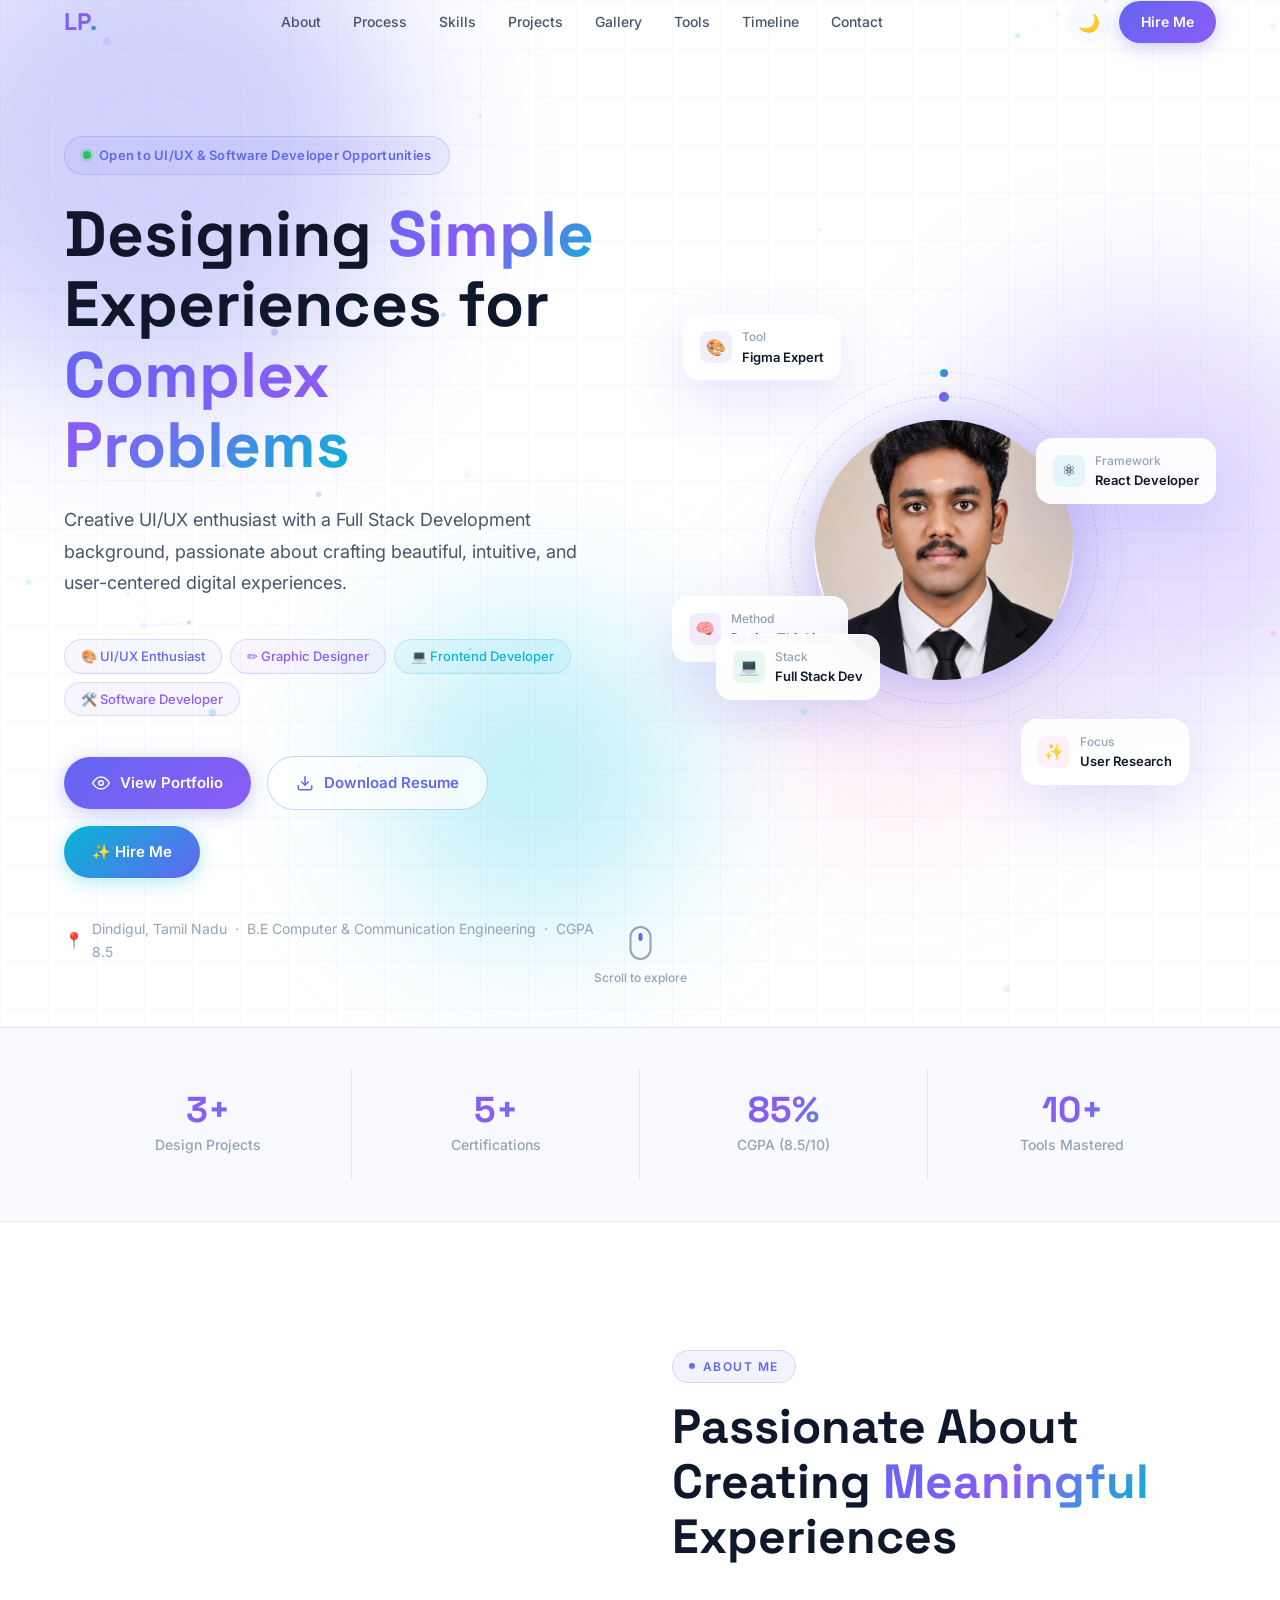
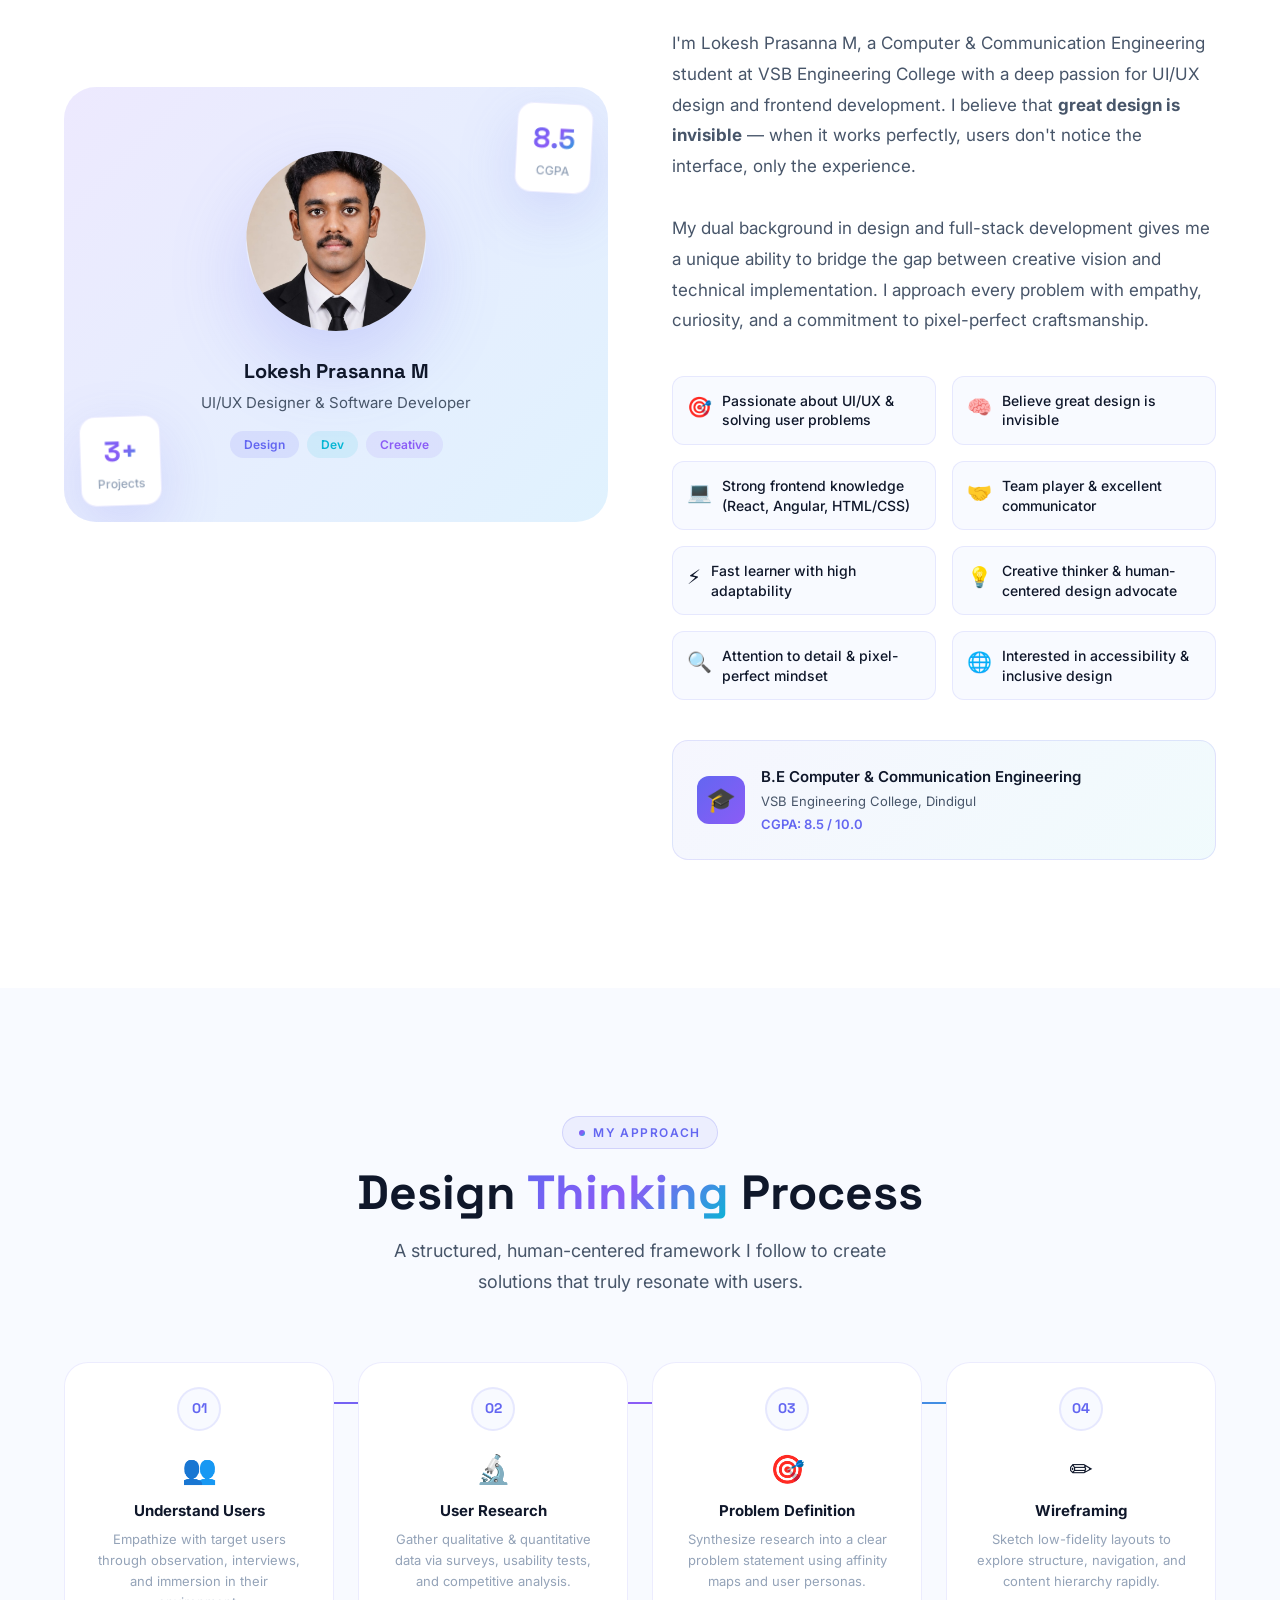
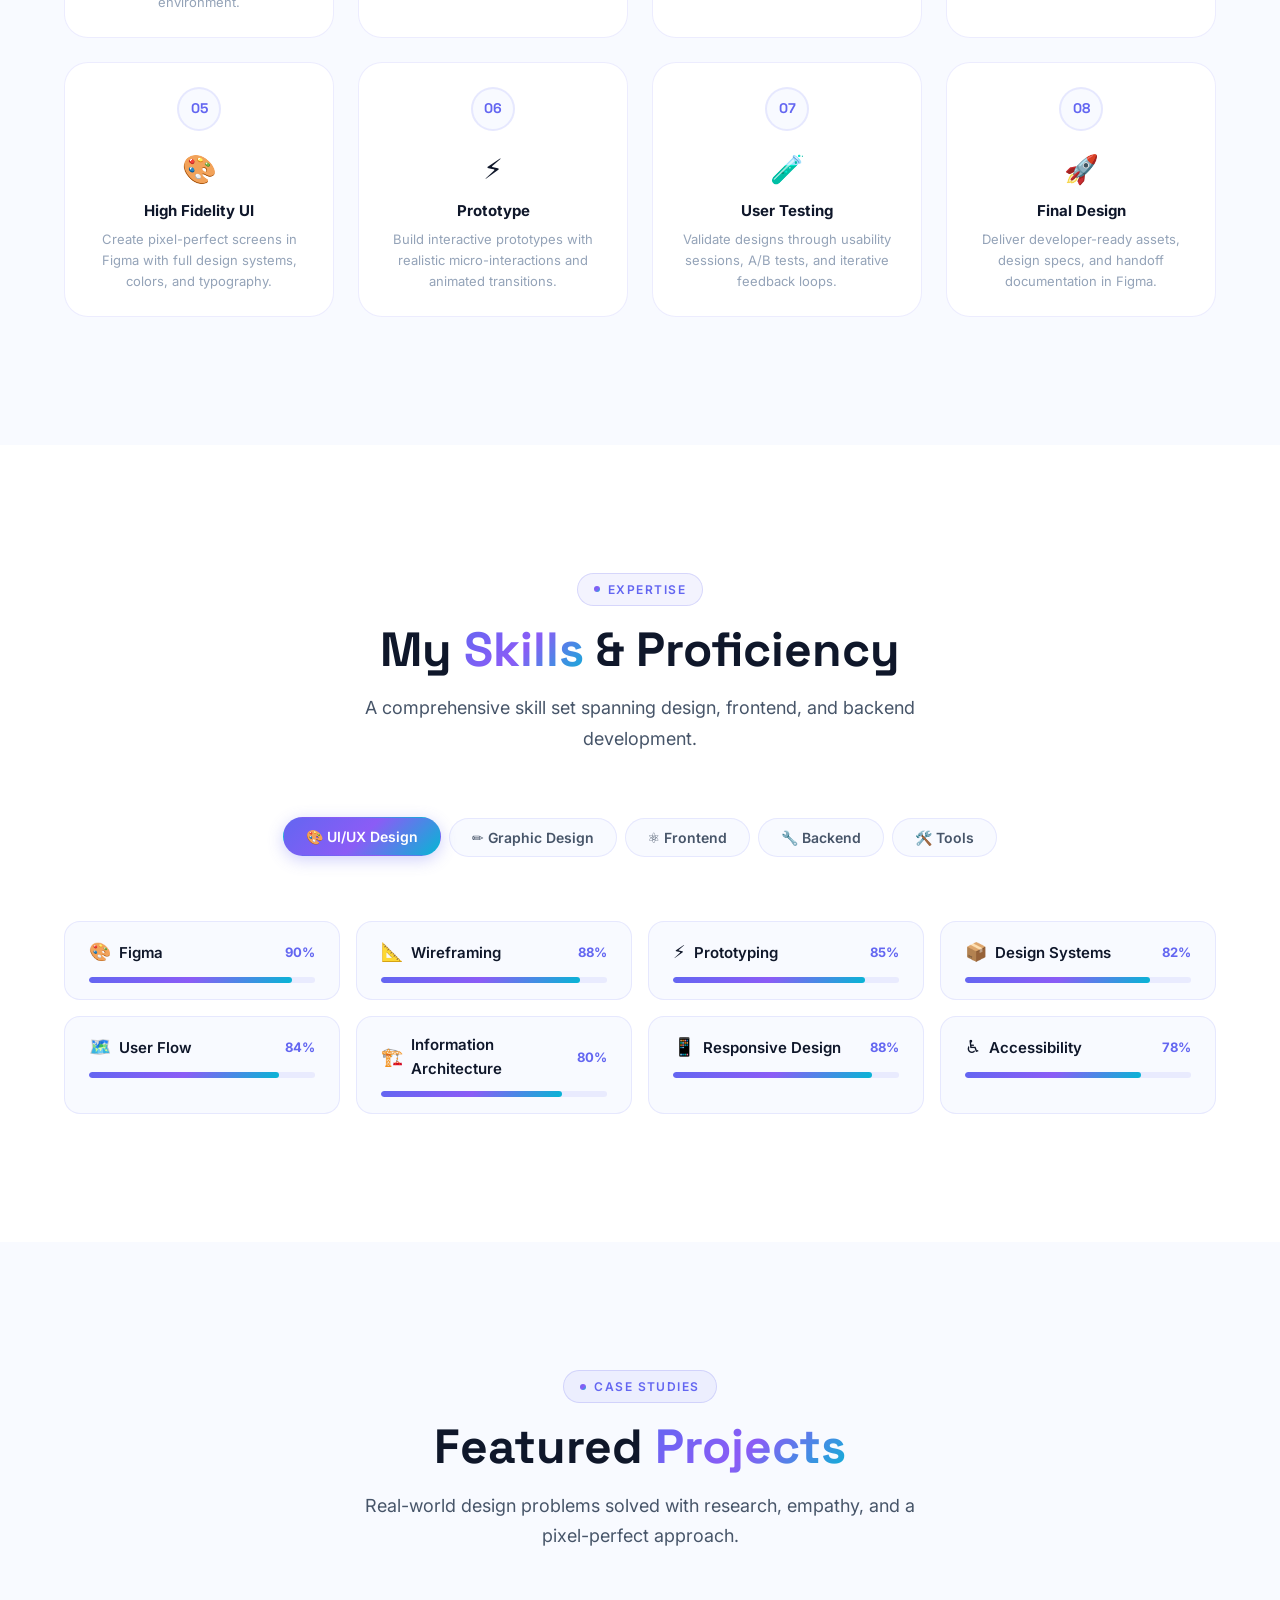
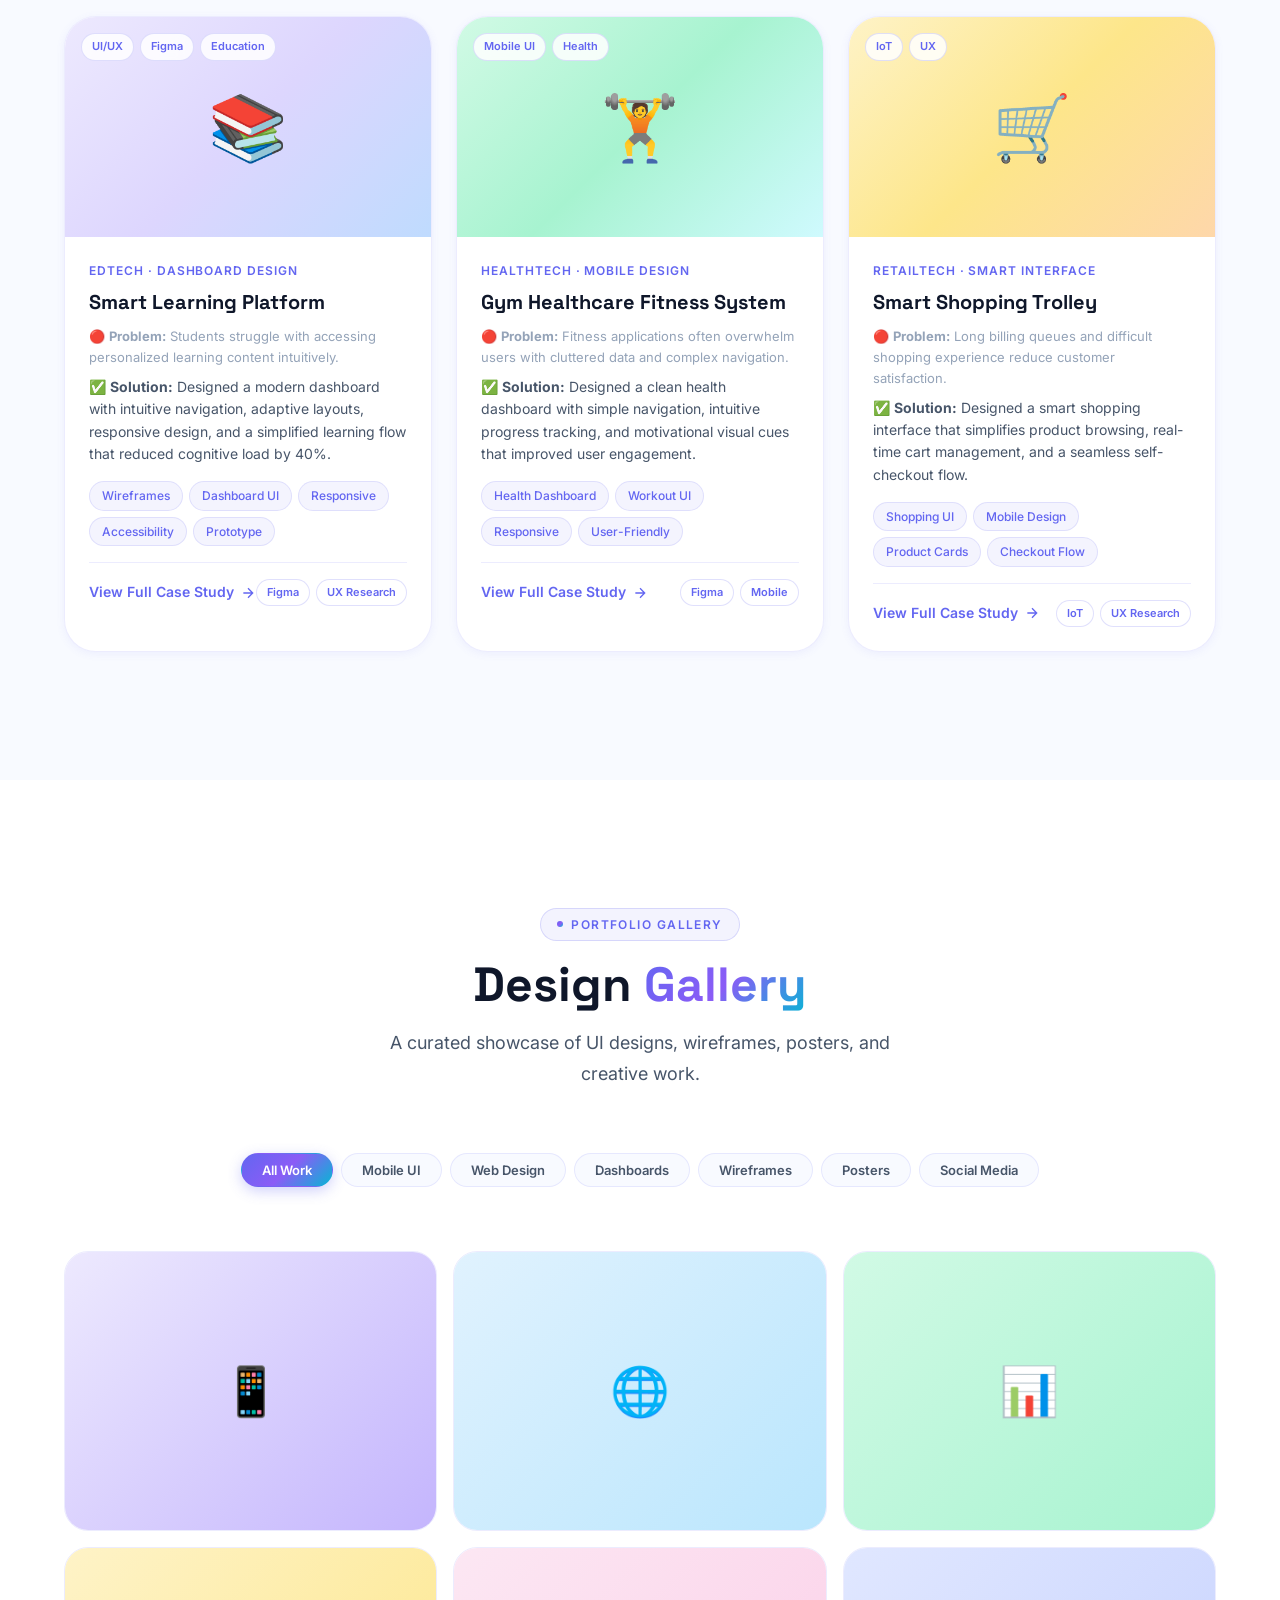
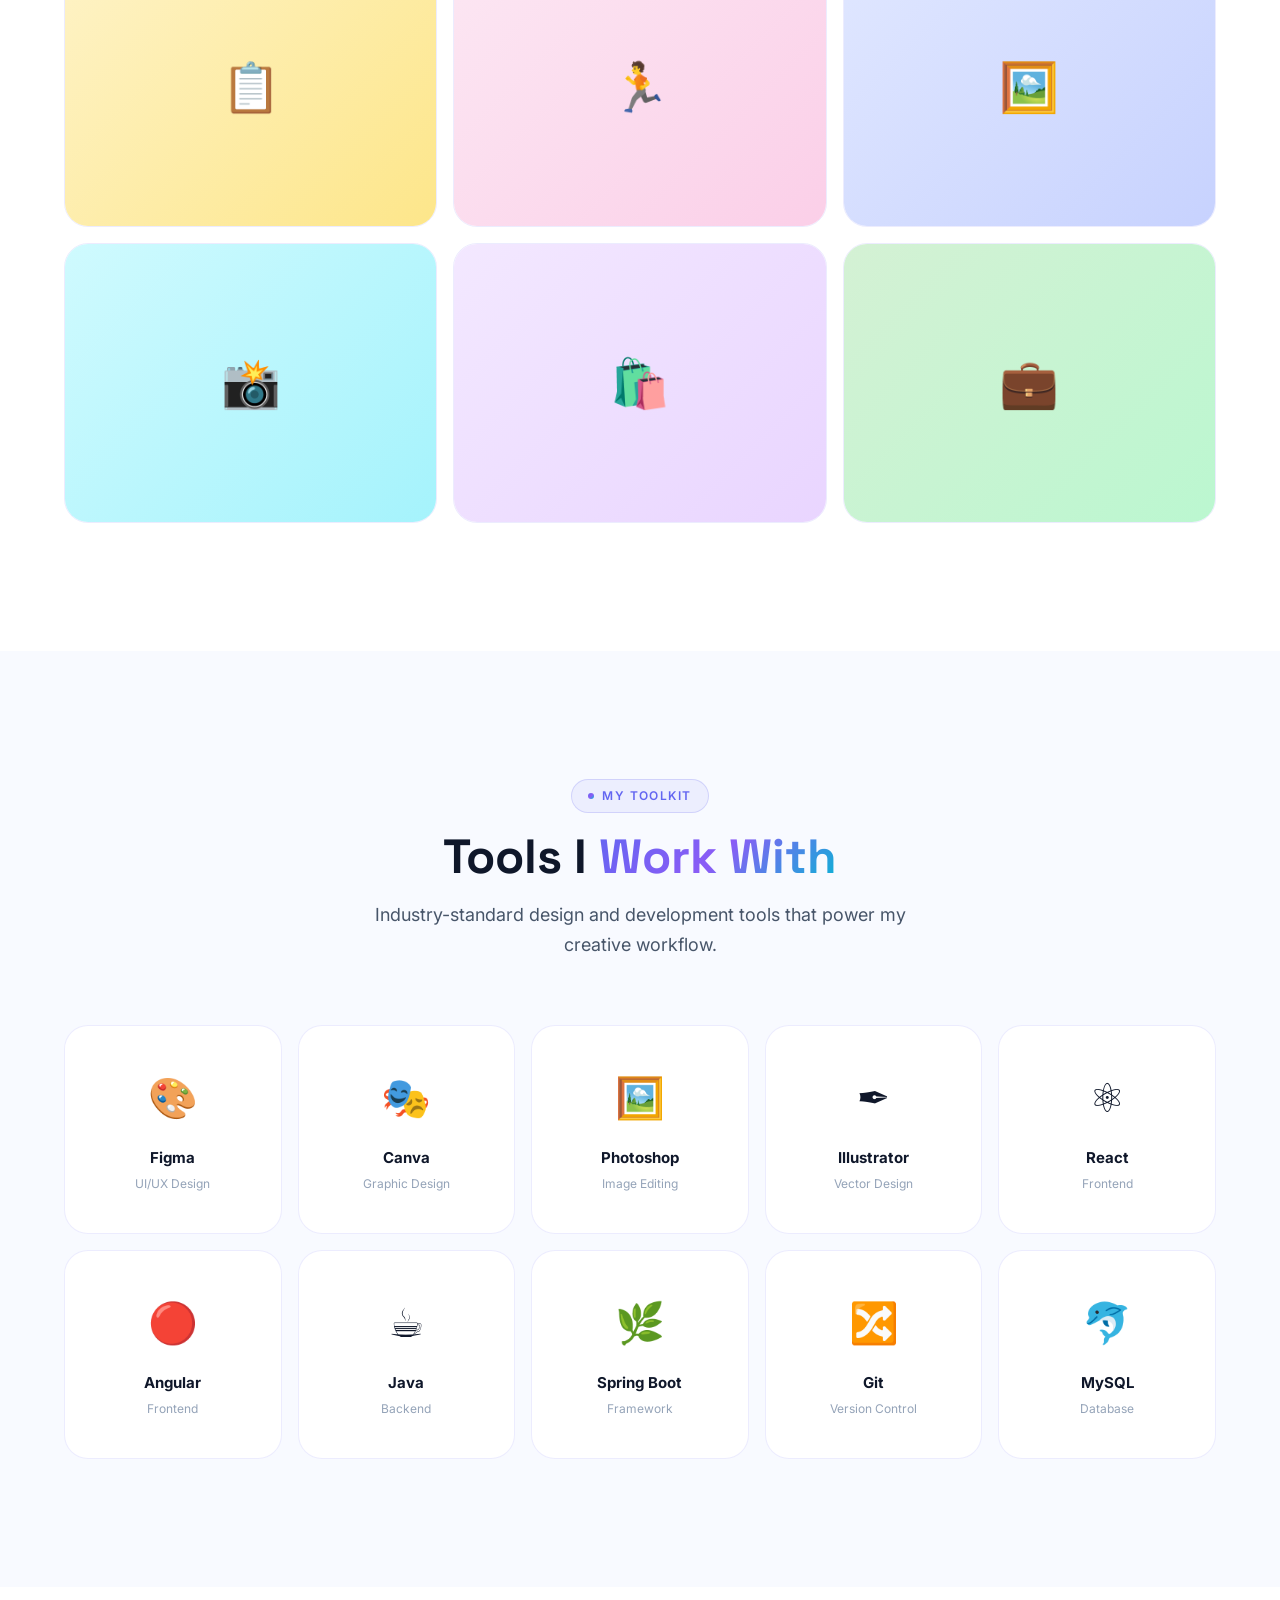
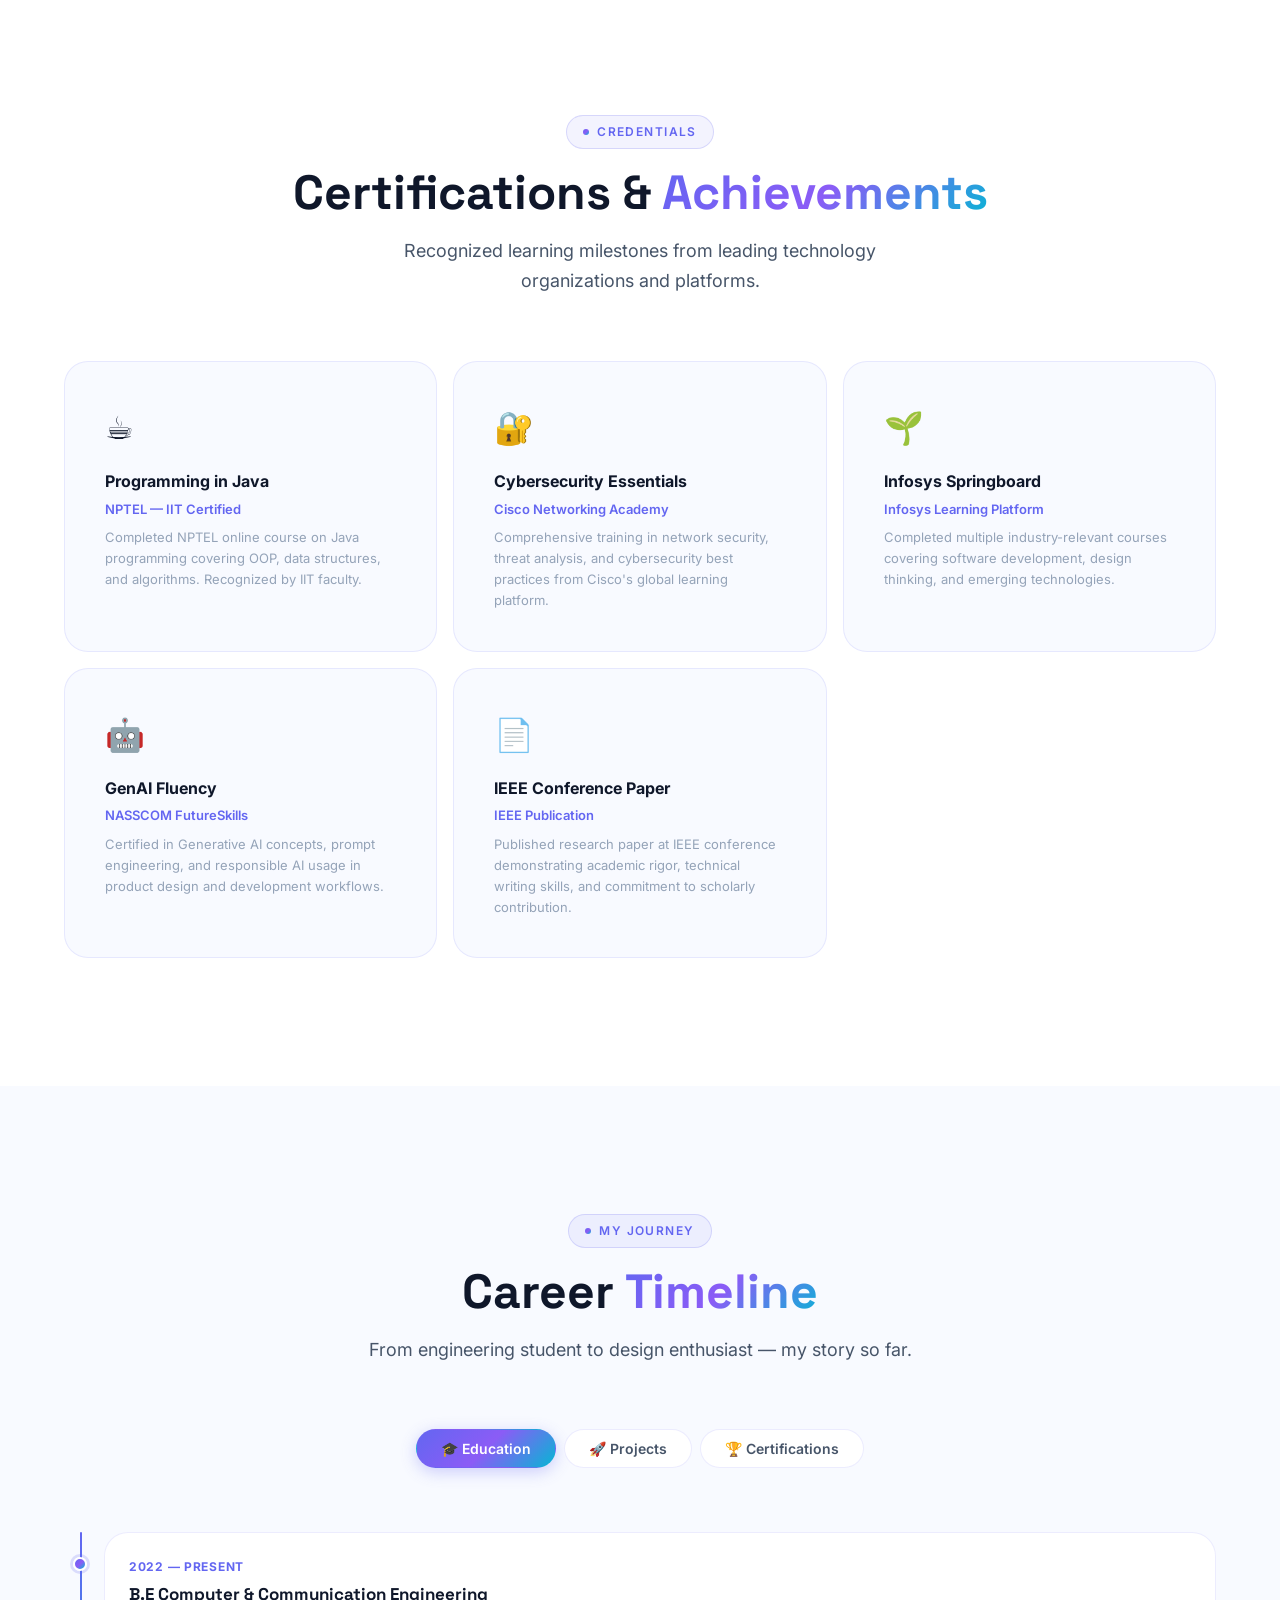
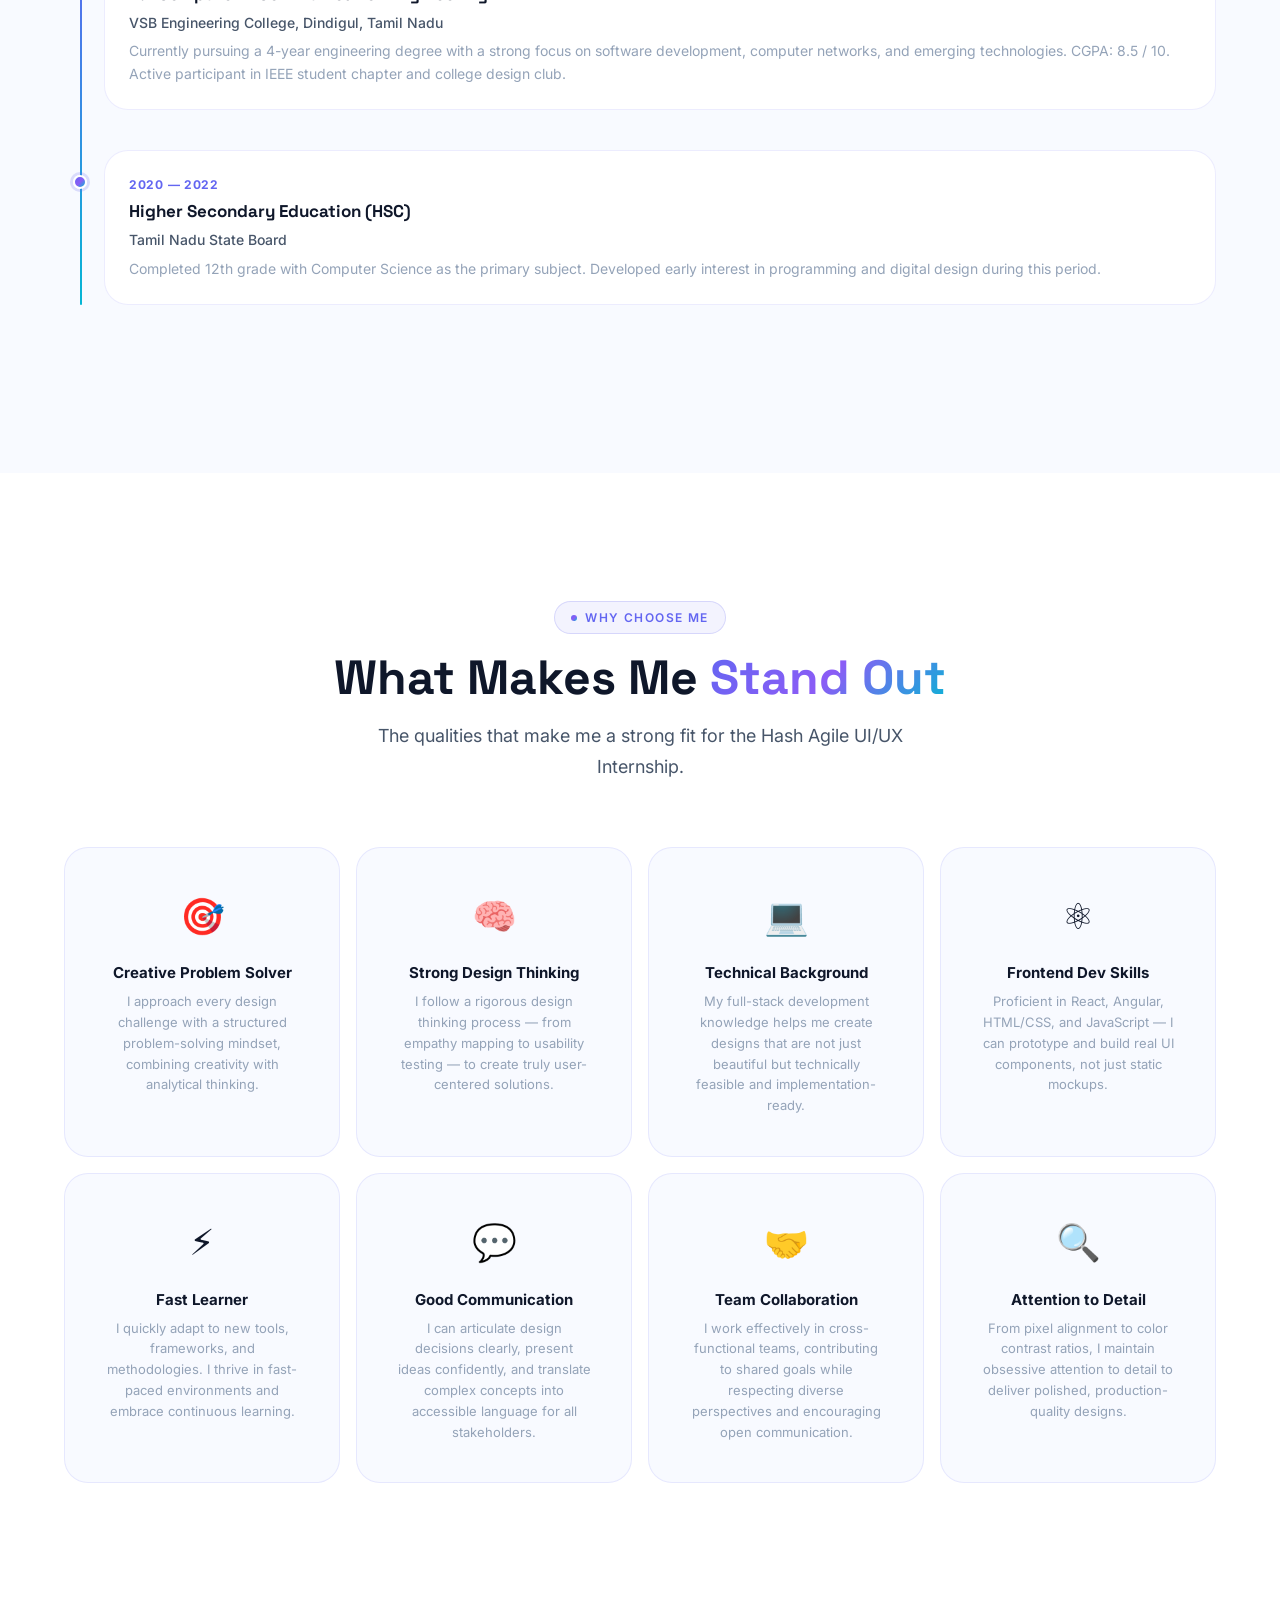
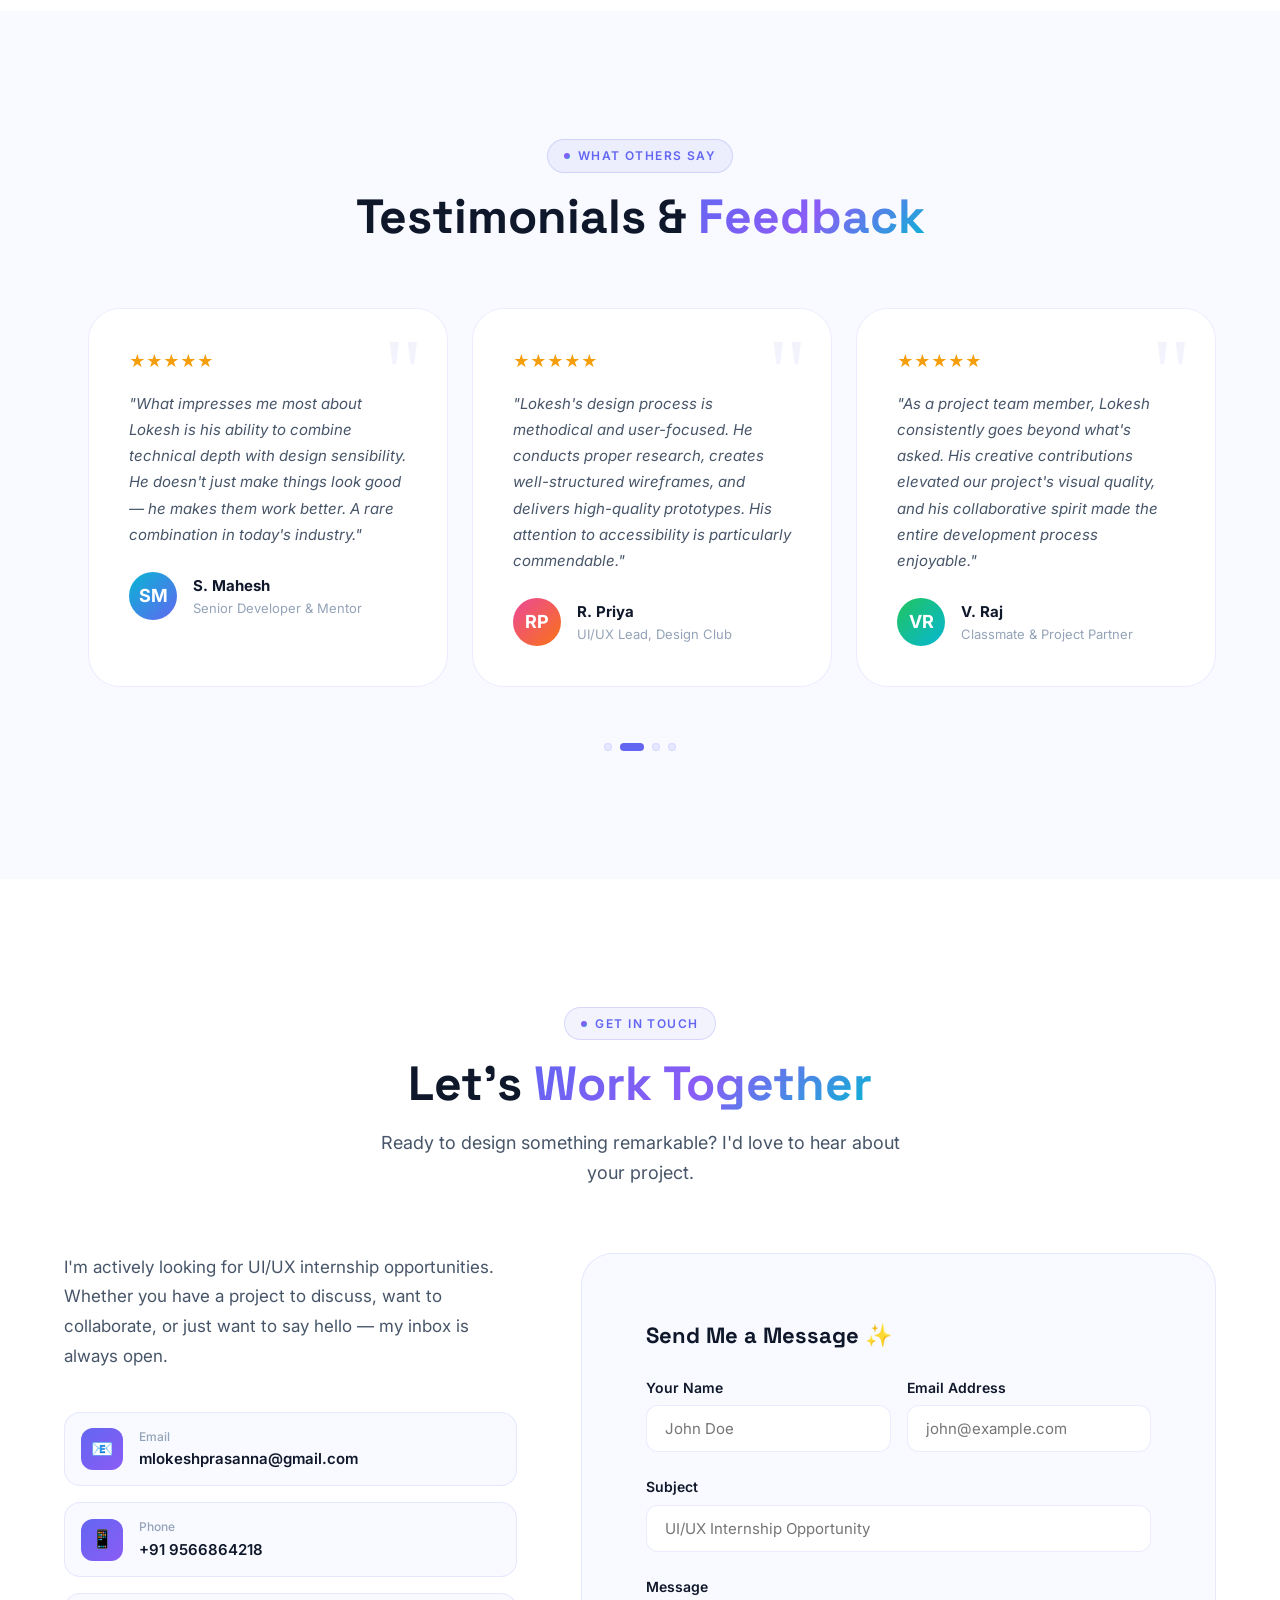
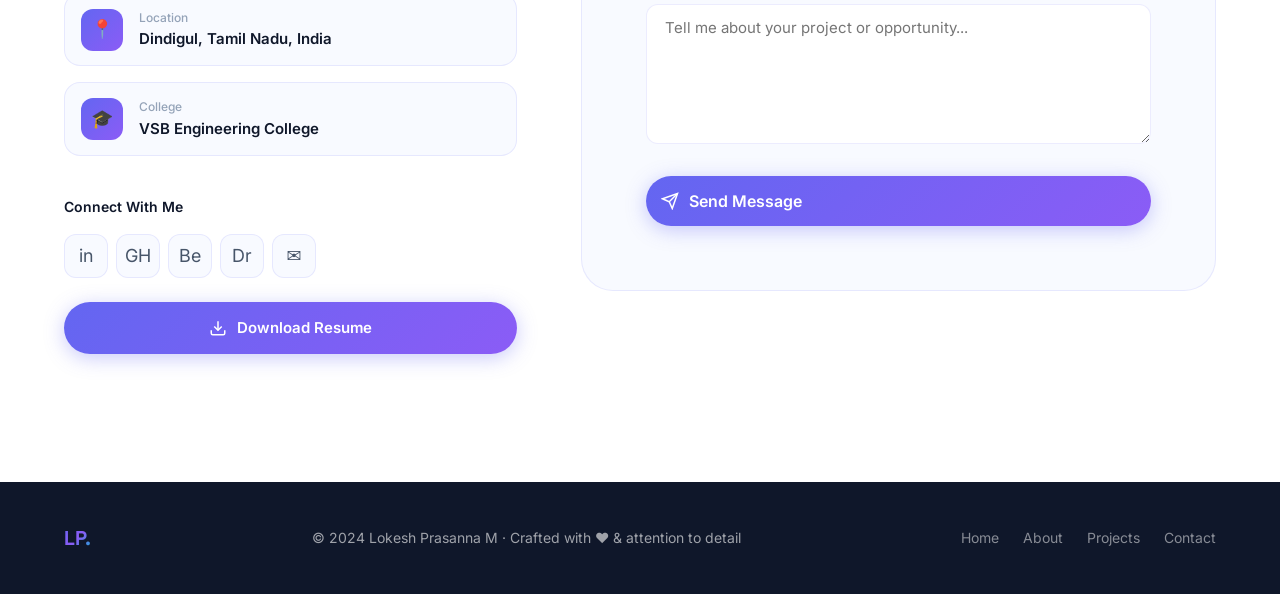
==== index.html @ e8bbe57a "Initial commit: Premium UI/UX Portfolio - Lokesh Prasanna M" ====
<!DOCTYPE html>
<html lang="en" data-theme="light">
<head>
  <meta charset="UTF-8" />
  <meta name="viewport" content="width=device-width, initial-scale=1.0" />
  <meta name="description" content="Lokesh Prasanna M — UI/UX Design Enthusiast &amp; Frontend Developer. Creative portfolio showcasing design thinking, visual design, and full-stack expertise." />
  <meta name="keywords" content="UI/UX Designer, Frontend Developer, Figma, Wireframing, Prototyping, Portfolio, Hash Agile" />
  <meta name="author" content="Lokesh Prasanna M" />
  <meta property="og:title" content="Lokesh Prasanna M — UI/UX Designer Portfolio" />
  <meta property="og:description" content="Designing Simple Experiences for Complex Problems" />
  <meta property="og:type" content="website" />
  <title>Lokesh Prasanna M — UI/UX Designer &amp; Frontend Developer</title>
  <!-- Favicon -->
  <link rel="icon" href="data:image/svg+xml,<svg xmlns='http://www.w3.org/2000/svg' viewBox='0 0 100 100'><text y='.9em' font-size='90'>🎨</text></svg>" />
  <!-- Google Fonts -->
  <link rel="preconnect" href="https://fonts.googleapis.com" />
  <link rel="preconnect" href="https://fonts.gstatic.com" crossorigin />
  <link href="https://fonts.googleapis.com/css2?family=Inter:wght@300;400;500;600;700;800;900&family=Space+Grotesk:wght@400;500;600;700&display=swap" rel="stylesheet" />
  <!-- Stylesheets -->
  <link rel="stylesheet" href="css/style.css" />
  <link rel="stylesheet" href="css/animations.css" />
  <link rel="stylesheet" href="css/dark-mode.css" />
</head>
<body>

<!-- Scroll Progress -->
<div id="scroll-progress"></div>

<!-- Cursor Glow -->
<div id="cursor-glow"></div>

<!-- Back to Top -->
<button id="back-to-top" aria-label="Back to top">↑</button>

<!-- ═══════════════════════════════════════════════════════════
     NAVIGATION
═══════════════════════════════════════════════════════════ -->
<nav id="navbar" role="navigation" aria-label="Main navigation">
  <div class="container">
    <div class="nav-inner">
      <a href="#hero" class="nav-logo">LP.</a>

      <ul class="nav-links" role="list">
        <li><a href="#about"    class="nav-link" id="nav-about">About</a></li>
        <li><a href="#process"  class="nav-link" id="nav-process">Process</a></li>
        <li><a href="#skills"   class="nav-link" id="nav-skills">Skills</a></li>
        <li><a href="#projects" class="nav-link" id="nav-projects">Projects</a></li>
        <li><a href="#gallery"  class="nav-link" id="nav-gallery">Gallery</a></li>
        <li><a href="#tools"    class="nav-link" id="nav-tools">Tools</a></li>
        <li><a href="#timeline" class="nav-link" id="nav-timeline">Timeline</a></li>
        <li><a href="#contact"  class="nav-link" id="nav-contact">Contact</a></li>
      </ul>

      <div class="nav-actions">
        <button class="dark-toggle" id="dark-toggle" aria-label="Toggle dark mode">
          <span id="icon-moon">🌙</span>
          <span id="icon-sun" style="display:none">☀️</span>
        </button>
        <a href="#contact" class="btn btn-primary" style="padding:10px 22px;font-size:0.875rem;">Hire Me</a>
        <button class="hamburger" id="hamburger" aria-label="Open menu" aria-expanded="false">
          <span></span><span></span><span></span>
        </button>
      </div>
    </div>
  </div>
</nav>

<!-- Mobile Menu -->
<nav id="mobile-menu" class="mobile-menu" aria-label="Mobile navigation">
  <a href="#about"    class="mobile-link">About</a>
  <a href="#process"  class="mobile-link">Process</a>
  <a href="#skills"   class="mobile-link">Skills</a>
  <a href="#projects" class="mobile-link">Projects</a>
  <a href="#gallery"  class="mobile-link">Gallery</a>
  <a href="#tools"    class="mobile-link">Tools</a>
  <a href="#certifications" class="mobile-link">Certifications</a>
  <a href="#timeline" class="mobile-link">Timeline</a>
  <a href="#contact"  class="mobile-link">Contact</a>
</nav>

<!-- ═══════════════════════════════════════════════════════════
     HERO
═══════════════════════════════════════════════════════════ -->
<section id="hero" aria-label="Hero section">
  <div class="hero-bg">
    <div class="blob blob-1"></div>
    <div class="blob blob-2"></div>
    <div class="blob blob-3"></div>
    <div class="blob blob-4"></div>
    <div class="hero-grid"></div>
    <canvas id="hero-canvas" style="position:absolute;inset:0;width:100%;height:100%;z-index:1;pointer-events:none;"></canvas>
  </div>

  <div class="container">
    <div class="hero-content">
      <!-- LEFT TEXT -->
      <div class="hero-text">
        <div class="hero-badge page-load page-load-1">
          <span class="pulse-dot"></span>
          Open to UI/UX &amp; Software Developer Opportunities
        </div>

        <h1 class="hero-title page-load page-load-2">
          Designing <span class="highlight">Simple</span><br/>
          Experiences for<br/>
          <span class="highlight">Complex Problems</span>
        </h1>

        <p class="hero-subtitle page-load page-load-3">
          Creative UI/UX enthusiast with a Full Stack Development background, passionate about crafting beautiful, intuitive, and user-centered digital experiences.
        </p>

        <div class="hero-roles page-load page-load-4">
          <span class="role-pill design">🎨 UI/UX Enthusiast</span>
          <span class="role-pill graphic">✏️ Graphic Designer</span>
          <span class="role-pill dev">💻 Frontend Developer</span>
          <span class="role-pill dev" style="color:var(--violet);background:rgba(139,92,246,0.06);border-color:rgba(139,92,246,0.2);">🛠️ Software Developer</span>
        </div>

        <div class="hero-cta page-load page-load-5">
          <a href="#projects" class="btn btn-primary" id="hero-portfolio-btn">
            <svg class="btn-icon" viewBox="0 0 24 24" fill="none" stroke="currentColor" stroke-width="2"><path d="M1 12s4-8 11-8 11 8 11 8-4 8-11 8-11-8-11-8z"/><circle cx="12" cy="12" r="3"/></svg>
            View Portfolio
          </a>
          <a href="#" class="btn btn-secondary" id="hero-resume-btn" onclick="alert('📄 Resume download would be triggered here!'); return false;">
            <svg class="btn-icon" viewBox="0 0 24 24" fill="none" stroke="currentColor" stroke-width="2"><path d="M21 15v4a2 2 0 0 1-2 2H5a2 2 0 0 1-2-2v-4"/><polyline points="7 10 12 15 17 10"/><line x1="12" y1="15" x2="12" y2="3"/></svg>
            Download Resume
          </a>
          <a href="#contact" class="btn btn-cyan" id="hero-hire-btn">
            ✨ Hire Me
          </a>
        </div>

        <div class="hero-meta page-load page-load-6">
          <span class="location-icon">📍</span>
          <span>Dindigul, Tamil Nadu &nbsp;·&nbsp; B.E Computer &amp; Communication Engineering &nbsp;·&nbsp; CGPA 8.5</span>
        </div>
      </div>

      <!-- RIGHT VISUAL -->
      <div class="hero-visual page-load page-load-3">
        <!-- Floating UI cards -->
        <div class="floating-card fc-figma">
          <div class="card-icon">🎨</div>
          <div>
            <div style="font-size:0.75rem;color:var(--text-muted);font-weight:500;">Tool</div>
            <div>Figma Expert</div>
          </div>
        </div>

        <div class="floating-card fc-react">
          <div class="card-icon">⚛️</div>
          <div>
            <div style="font-size:0.75rem;color:var(--text-muted);font-weight:500;">Framework</div>
            <div>React Developer</div>
          </div>
        </div>

        <div class="floating-card fc-ux">
          <div class="card-icon">🧠</div>
          <div>
            <div style="font-size:0.75rem;color:var(--text-muted);font-weight:500;">Method</div>
            <div>Design Thinking</div>
          </div>
        </div>

        <div class="floating-card fc-design">
          <div class="card-icon">✨</div>
          <div>
            <div style="font-size:0.75rem;color:var(--text-muted);font-weight:500;">Focus</div>
            <div>User Research</div>
          </div>
        </div>

        <div class="floating-card fc-code">
          <div class="card-icon">💻</div>
          <div>
            <div style="font-size:0.75rem;color:var(--text-muted);font-weight:500;">Stack</div>
            <div>Full Stack Dev</div>
          </div>
        </div>

        <!-- Avatar -->
        <div class="avatar-ring">
          <div class="orbit-ring orbit-ring-1">
            <div class="orbit-dot"></div>
          </div>
          <div class="orbit-ring orbit-ring-2">
            <div class="orbit-dot"></div>
          </div>
          <div class="avatar-circle" style="background:none;padding:0;overflow:hidden;">
            <img src="assets/images/lokesh.jpg" alt="Lokesh Prasanna M" style="width:100%;height:130%;object-fit:cover;object-position:center top;border-radius:50%;margin-top:-15%;" />
          </div>
        </div>
      </div>
    </div>
  </div>

  <!-- Scroll indicator -->
  <div class="scroll-indicator" aria-hidden="true">
    <div class="mouse"></div>
    <span>Scroll to explore</span>
  </div>
</section>

<!-- ═══════════════════════════════════════════════════════════
     STATS
═══════════════════════════════════════════════════════════ -->
<section id="stats" aria-label="Statistics">
  <div class="container">
    <div class="stats-grid">
      <div class="stat-item reveal">
        <div class="stat-number"><span class="count-up" data-target="3" data-suffix="+">0+</span></div>
        <div class="stat-label">Design Projects</div>
      </div>
      <div class="stat-item reveal" style="transition-delay:0.1s">
        <div class="stat-number"><span class="count-up" data-target="5" data-suffix="+">0+</span></div>
        <div class="stat-label">Certifications</div>
      </div>
      <div class="stat-item reveal" style="transition-delay:0.2s">
        <div class="stat-number"><span class="count-up" data-target="85" data-suffix="%">0%</span></div>
        <div class="stat-label">CGPA (8.5/10)</div>
      </div>
      <div class="stat-item reveal" style="transition-delay:0.3s">
        <div class="stat-number"><span class="count-up" data-target="10" data-suffix="+">0+</span></div>
        <div class="stat-label">Tools Mastered</div>
      </div>
    </div>
  </div>
</section>

<!-- ═══════════════════════════════════════════════════════════
     ABOUT
═══════════════════════════════════════════════════════════ -->
<section id="about" class="section-padding" aria-label="About Lokesh Prasanna">
  <div class="container">
    <div class="about-grid">
      <!-- Left visual -->
      <div class="about-image-wrap reveal-left">
        <div class="about-card-main">
          <div>
            <div class="about-avatar-large" style="background:none;padding:0;overflow:hidden;">
              <img src="assets/images/lokesh.jpg" alt="Lokesh Prasanna M" style="width:100%;height:130%;object-fit:cover;object-position:center top;border-radius:50%;margin-top:-15%;" />
            </div>
            <div style="text-align:center;">
              <div style="font-family:var(--font-display);font-size:1.25rem;font-weight:700;color:var(--text-primary);">Lokesh Prasanna M</div>
              <div style="color:var(--text-secondary);font-size:0.9375rem;margin-top:4px;">UI/UX Designer &amp; Software Developer</div>
              <div style="display:flex;gap:8px;justify-content:center;margin-top:16px;flex-wrap:wrap;">
                <span style="padding:4px 14px;border-radius:99px;background:rgba(99,102,241,0.12);color:var(--primary);font-size:0.75rem;font-weight:600;">Design</span>
                <span style="padding:4px 14px;border-radius:99px;background:rgba(6,182,212,0.1);color:var(--cyan);font-size:0.75rem;font-weight:600;">Dev</span>
                <span style="padding:4px 14px;border-radius:99px;background:rgba(139,92,246,0.1);color:var(--violet);font-size:0.75rem;font-weight:600;">Creative</span>
              </div>
            </div>
          </div>
          <!-- Floating info cards -->
          <div class="about-card-float top-right" style="top:16px;right:16px;transform:rotate(3deg);">
            <div class="about-info-card">
              <div class="number">8.5</div>
              <div class="label">CGPA</div>
            </div>
          </div>
          <div class="about-card-float bottom-left" style="bottom:16px;left:16px;transform:rotate(-2deg);">
            <div class="about-info-card">
              <div class="number">3+</div>
              <div class="label">Projects</div>
            </div>
          </div>
        </div>
      </div>

      <!-- Right text -->
      <div class="about-text reveal-right">
        <div class="section-header">
          <span class="section-label">About Me</span>
          <h2 class="section-title">Passionate About Creating <span class="text-gradient">Meaningful</span> Experiences</h2>
        </div>

        <p class="about-bio">
          I'm Lokesh Prasanna M, a Computer & Communication Engineering student at VSB Engineering College with a deep passion for UI/UX design and frontend development. I believe that <strong>great design is invisible</strong> — when it works perfectly, users don't notice the interface, only the experience.
        </p>
        <p class="about-bio" style="margin-top:-8px;">
          My dual background in design and full-stack development gives me a unique ability to bridge the gap between creative vision and technical implementation. I approach every problem with empathy, curiosity, and a commitment to pixel-perfect craftsmanship.
        </p>

        <div class="about-traits">
          <div class="trait-item">
            <span class="trait-icon">🎯</span>
            <span class="trait-text">Passionate about UI/UX &amp; solving user problems</span>
          </div>
          <div class="trait-item">
            <span class="trait-icon">🧠</span>
            <span class="trait-text">Believe great design is invisible</span>
          </div>
          <div class="trait-item">
            <span class="trait-icon">💻</span>
            <span class="trait-text">Strong frontend knowledge (React, Angular, HTML/CSS)</span>
          </div>
          <div class="trait-item">
            <span class="trait-icon">🤝</span>
            <span class="trait-text">Team player &amp; excellent communicator</span>
          </div>
          <div class="trait-item">
            <span class="trait-icon">⚡</span>
            <span class="trait-text">Fast learner with high adaptability</span>
          </div>
          <div class="trait-item">
            <span class="trait-icon">💡</span>
            <span class="trait-text">Creative thinker &amp; human-centered design advocate</span>
          </div>
          <div class="trait-item">
            <span class="trait-icon">🔍</span>
            <span class="trait-text">Attention to detail &amp; pixel-perfect mindset</span>
          </div>
          <div class="trait-item">
            <span class="trait-icon">🌐</span>
            <span class="trait-text">Interested in accessibility &amp; inclusive design</span>
          </div>
        </div>

        <div class="edu-card">
          <div class="edu-icon">🎓</div>
          <div class="edu-details">
            <div class="degree">B.E Computer &amp; Communication Engineering</div>
            <div class="college">VSB Engineering College, Dindigul</div>
            <div class="cgpa">CGPA: 8.5 / 10.0</div>
          </div>
        </div>
      </div>
    </div>
  </div>
</section>

<!-- ═══════════════════════════════════════════════════════════
     DESIGN PROCESS
═══════════════════════════════════════════════════════════ -->
<section id="process" class="section-padding" aria-label="Design process">
  <div class="container">
    <div class="section-header center reveal">
      <span class="section-label">My Approach</span>
      <h2 class="section-title">Design <span class="text-gradient">Thinking</span> Process</h2>
      <p class="section-subtitle">A structured, human-centered framework I follow to create solutions that truly resonate with users.</p>
    </div>

    <div class="process-timeline stagger-children">
      <div class="process-step shine-card">
        <div class="step-number">01</div>
        <div class="step-icon">👥</div>
        <h3 class="step-title">Understand Users</h3>
        <p class="step-desc">Empathize with target users through observation, interviews, and immersion in their environment.</p>
      </div>
      <div class="process-step shine-card">
        <div class="step-number">02</div>
        <div class="step-icon">🔬</div>
        <h3 class="step-title">User Research</h3>
        <p class="step-desc">Gather qualitative & quantitative data via surveys, usability tests, and competitive analysis.</p>
      </div>
      <div class="process-step shine-card">
        <div class="step-number">03</div>
        <div class="step-icon">🎯</div>
        <h3 class="step-title">Problem Definition</h3>
        <p class="step-desc">Synthesize research into a clear problem statement using affinity maps and user personas.</p>
      </div>
      <div class="process-step shine-card">
        <div class="step-number">04</div>
        <div class="step-icon">✏️</div>
        <h3 class="step-title">Wireframing</h3>
        <p class="step-desc">Sketch low-fidelity layouts to explore structure, navigation, and content hierarchy rapidly.</p>
      </div>
      <div class="process-step shine-card">
        <div class="step-number">05</div>
        <div class="step-icon">🎨</div>
        <h3 class="step-title">High Fidelity UI</h3>
        <p class="step-desc">Create pixel-perfect screens in Figma with full design systems, colors, and typography.</p>
      </div>
      <div class="process-step shine-card">
        <div class="step-number">06</div>
        <div class="step-icon">⚡</div>
        <h3 class="step-title">Prototype</h3>
        <p class="step-desc">Build interactive prototypes with realistic micro-interactions and animated transitions.</p>
      </div>
      <div class="process-step shine-card">
        <div class="step-number">07</div>
        <div class="step-icon">🧪</div>
        <h3 class="step-title">User Testing</h3>
        <p class="step-desc">Validate designs through usability sessions, A/B tests, and iterative feedback loops.</p>
      </div>
      <div class="process-step shine-card">
        <div class="step-number">08</div>
        <div class="step-icon">🚀</div>
        <h3 class="step-title">Final Design</h3>
        <p class="step-desc">Deliver developer-ready assets, design specs, and handoff documentation in Figma.</p>
      </div>
    </div>
  </div>
</section>

<!-- ═══════════════════════════════════════════════════════════
     SKILLS
═══════════════════════════════════════════════════════════ -->
<section id="skills" class="section-padding" aria-label="Skills">
  <div class="container">
    <div class="section-header center reveal">
      <span class="section-label">Expertise</span>
      <h2 class="section-title">My <span class="text-gradient">Skills</span> &amp; Proficiency</h2>
      <p class="section-subtitle">A comprehensive skill set spanning design, frontend, and backend development.</p>
    </div>

    <!-- Tabs -->
    <div class="skills-tabs reveal">
      <button class="skill-tab active" data-tab="uiux">🎨 UI/UX Design</button>
      <button class="skill-tab" data-tab="graphic">✏️ Graphic Design</button>
      <button class="skill-tab" data-tab="frontend">⚛️ Frontend</button>
      <button class="skill-tab" data-tab="backend">🔧 Backend</button>
      <button class="skill-tab" data-tab="tools">🛠️ Tools</button>
    </div>

    <!-- UI/UX Panel -->
    <div class="skills-panel active" id="skills-uiux">
      <div class="skill-item">
        <div class="skill-header">
          <span class="skill-name"><span class="skill-emoji">🎨</span> Figma</span>
          <span class="skill-pct">90%</span>
        </div>
        <div class="progress-bar"><div class="progress-fill" data-width="90%"></div></div>
      </div>
      <div class="skill-item">
        <div class="skill-header">
          <span class="skill-name"><span class="skill-emoji">📐</span> Wireframing</span>
          <span class="skill-pct">88%</span>
        </div>
        <div class="progress-bar"><div class="progress-fill" data-width="88%"></div></div>
      </div>
      <div class="skill-item">
        <div class="skill-header">
          <span class="skill-name"><span class="skill-emoji">⚡</span> Prototyping</span>
          <span class="skill-pct">85%</span>
        </div>
        <div class="progress-bar"><div class="progress-fill" data-width="85%"></div></div>
      </div>
      <div class="skill-item">
        <div class="skill-header">
          <span class="skill-name"><span class="skill-emoji">📦</span> Design Systems</span>
          <span class="skill-pct">82%</span>
        </div>
        <div class="progress-bar"><div class="progress-fill" data-width="82%"></div></div>
      </div>
      <div class="skill-item">
        <div class="skill-header">
          <span class="skill-name"><span class="skill-emoji">🗺️</span> User Flow</span>
          <span class="skill-pct">84%</span>
        </div>
        <div class="progress-bar"><div class="progress-fill" data-width="84%"></div></div>
      </div>
      <div class="skill-item">
        <div class="skill-header">
          <span class="skill-name"><span class="skill-emoji">🏗️</span> Information Architecture</span>
          <span class="skill-pct">80%</span>
        </div>
        <div class="progress-bar"><div class="progress-fill" data-width="80%"></div></div>
      </div>
      <div class="skill-item">
        <div class="skill-header">
          <span class="skill-name"><span class="skill-emoji">📱</span> Responsive Design</span>
          <span class="skill-pct">88%</span>
        </div>
        <div class="progress-bar"><div class="progress-fill" data-width="88%"></div></div>
      </div>
      <div class="skill-item">
        <div class="skill-header">
          <span class="skill-name"><span class="skill-emoji">♿</span> Accessibility</span>
          <span class="skill-pct">78%</span>
        </div>
        <div class="progress-bar"><div class="progress-fill" data-width="78%"></div></div>
      </div>
    </div>

    <!-- Graphic Design Panel -->
    <div class="skills-panel" id="skills-graphic">
      <div class="skill-item">
        <div class="skill-header">
          <span class="skill-name"><span class="skill-emoji">🎨</span> Canva</span>
          <span class="skill-pct">92%</span>
        </div>
        <div class="progress-bar"><div class="progress-fill" data-width="92%"></div></div>
      </div>
      <div class="skill-item">
        <div class="skill-header">
          <span class="skill-name"><span class="skill-emoji">🖼️</span> Adobe Photoshop</span>
          <span class="skill-pct">78%</span>
        </div>
        <div class="progress-bar"><div class="progress-fill" data-width="78%"></div></div>
      </div>
      <div class="skill-item">
        <div class="skill-header">
          <span class="skill-name"><span class="skill-emoji">✒️</span> Adobe Illustrator</span>
          <span class="skill-pct">75%</span>
        </div>
        <div class="progress-bar"><div class="progress-fill" data-width="75%"></div></div>
      </div>
      <div class="skill-item">
        <div class="skill-header">
          <span class="skill-name"><span class="skill-emoji">🔤</span> Typography</span>
          <span class="skill-pct">86%</span>
        </div>
        <div class="progress-bar"><div class="progress-fill" data-width="86%"></div></div>
      </div>
      <div class="skill-item">
        <div class="skill-header">
          <span class="skill-name"><span class="skill-emoji">🌈</span> Color Theory</span>
          <span class="skill-pct">88%</span>
        </div>
        <div class="progress-bar"><div class="progress-fill" data-width="88%"></div></div>
      </div>
      <div class="skill-item">
        <div class="skill-header">
          <span class="skill-name"><span class="skill-emoji">📢</span> Social Media Design</span>
          <span class="skill-pct">90%</span>
        </div>
        <div class="progress-bar"><div class="progress-fill" data-width="90%"></div></div>
      </div>
      <div class="skill-item">
        <div class="skill-header">
          <span class="skill-name"><span class="skill-emoji">🖼️</span> Poster Design</span>
          <span class="skill-pct">85%</span>
        </div>
        <div class="progress-bar"><div class="progress-fill" data-width="85%"></div></div>
      </div>
      <div class="skill-item">
        <div class="skill-header">
          <span class="skill-name"><span class="skill-emoji">🏷️</span> Banner Design</span>
          <span class="skill-pct">87%</span>
        </div>
        <div class="progress-bar"><div class="progress-fill" data-width="87%"></div></div>
      </div>
    </div>

    <!-- Frontend Panel -->
    <div class="skills-panel" id="skills-frontend">
      <div class="skill-item">
        <div class="skill-header">
          <span class="skill-name"><span class="skill-emoji">🌐</span> HTML5</span>
          <span class="skill-pct">95%</span>
        </div>
        <div class="progress-bar"><div class="progress-fill" data-width="95%"></div></div>
      </div>
      <div class="skill-item">
        <div class="skill-header">
          <span class="skill-name"><span class="skill-emoji">🎨</span> CSS3</span>
          <span class="skill-pct">92%</span>
        </div>
        <div class="progress-bar"><div class="progress-fill" data-width="92%"></div></div>
      </div>
      <div class="skill-item">
        <div class="skill-header">
          <span class="skill-name"><span class="skill-emoji">⚡</span> JavaScript</span>
          <span class="skill-pct">82%</span>
        </div>
        <div class="progress-bar"><div class="progress-fill" data-width="82%"></div></div>
      </div>
      <div class="skill-item">
        <div class="skill-header">
          <span class="skill-name"><span class="skill-emoji">⚛️</span> React</span>
          <span class="skill-pct">78%</span>
        </div>
        <div class="progress-bar"><div class="progress-fill" data-width="78%"></div></div>
      </div>
      <div class="skill-item">
        <div class="skill-header">
          <span class="skill-name"><span class="skill-emoji">🔴</span> Angular</span>
          <span class="skill-pct">72%</span>
        </div>
        <div class="progress-bar"><div class="progress-fill" data-width="72%"></div></div>
      </div>
    </div>

    <!-- Backend Panel -->
    <div class="skills-panel" id="skills-backend">
      <div class="skill-item">
        <div class="skill-header">
          <span class="skill-name"><span class="skill-emoji">☕</span> Java</span>
          <span class="skill-pct">82%</span>
        </div>
        <div class="progress-bar"><div class="progress-fill" data-width="82%"></div></div>
      </div>
      <div class="skill-item">
        <div class="skill-header">
          <span class="skill-name"><span class="skill-emoji">🌿</span> Spring Boot</span>
          <span class="skill-pct">76%</span>
        </div>
        <div class="progress-bar"><div class="progress-fill" data-width="76%"></div></div>
      </div>
      <div class="skill-item">
        <div class="skill-header">
          <span class="skill-name"><span class="skill-emoji">🐬</span> MySQL</span>
          <span class="skill-pct">80%</span>
        </div>
        <div class="progress-bar"><div class="progress-fill" data-width="80%"></div></div>
      </div>
      <div class="skill-item">
        <div class="skill-header">
          <span class="skill-name"><span class="skill-emoji">🍃</span> MongoDB</span>
          <span class="skill-pct">72%</span>
        </div>
        <div class="progress-bar"><div class="progress-fill" data-width="72%"></div></div>
      </div>
    </div>

    <!-- Tools Panel -->
    <div class="skills-panel" id="skills-tools">
      <div class="skill-item">
        <div class="skill-header">
          <span class="skill-name"><span class="skill-emoji">🔀</span> Git &amp; GitHub</span>
          <span class="skill-pct">85%</span>
        </div>
        <div class="progress-bar"><div class="progress-fill" data-width="85%"></div></div>
      </div>
      <div class="skill-item">
        <div class="skill-header">
          <span class="skill-name"><span class="skill-emoji">🏗️</span> Maven</span>
          <span class="skill-pct">72%</span>
        </div>
        <div class="progress-bar"><div class="progress-fill" data-width="72%"></div></div>
      </div>
      <div class="skill-item">
        <div class="skill-header">
          <span class="skill-name"><span class="skill-emoji">🐘</span> Gradle</span>
          <span class="skill-pct">68%</span>
        </div>
        <div class="progress-bar"><div class="progress-fill" data-width="68%"></div></div>
      </div>
    </div>
  </div>
</section>

<!-- ═══════════════════════════════════════════════════════════
     FEATURED PROJECTS
═══════════════════════════════════════════════════════════ -->
<section id="projects" class="section-padding" aria-label="Featured projects">
  <div class="container">
    <div class="section-header center reveal">
      <span class="section-label">Case Studies</span>
      <h2 class="section-title">Featured <span class="text-gradient">Projects</span></h2>
      <p class="section-subtitle">Real-world design problems solved with research, empathy, and a pixel-perfect approach.</p>
    </div>

    <div class="projects-grid stagger-children">

      <!-- Project 1 -->
      <article class="project-card tilt-card shine-card" role="article" aria-label="Smart Learning Platform project">
        <div class="project-thumb p1-bg">
          <div class="project-thumb-inner">📚</div>
          <div class="project-tags">
            <span class="tag">UI/UX</span>
            <span class="tag">Figma</span>
            <span class="tag">Education</span>
          </div>
          <div class="project-overlay">
            <a href="case-study-1.html" class="overlay-btn">View Case Study →</a>
          </div>
        </div>
        <div class="project-body">
          <div class="project-category">EdTech · Dashboard Design</div>
          <h3 class="project-title">Smart Learning Platform</h3>
          <p class="project-problem">🔴 <strong>Problem:</strong> Students struggle with accessing personalized learning content intuitively.</p>
          <p class="project-solution">✅ <strong>Solution:</strong> Designed a modern dashboard with intuitive navigation, adaptive layouts, responsive design, and a simplified learning flow that reduced cognitive load by 40%.</p>
          <div class="project-highlights">
            <span class="highlight-pill">Wireframes</span>
            <span class="highlight-pill">Dashboard UI</span>
            <span class="highlight-pill">Responsive</span>
            <span class="highlight-pill">Accessibility</span>
            <span class="highlight-pill">Prototype</span>
          </div>
          <div class="project-footer">
            <a href="case-study-1.html" class="view-case-study">
              View Full Case Study
              <svg viewBox="0 0 24 24" fill="none" stroke="currentColor" stroke-width="2"><path d="M5 12h14M12 5l7 7-7 7"/></svg>
            </a>
            <div style="display:flex;gap:6px;">
              <span class="tag">Figma</span>
              <span class="tag">UX Research</span>
            </div>
          </div>
        </div>
      </article>

      <!-- Project 2 -->
      <article class="project-card tilt-card shine-card" role="article" aria-label="Gym Healthcare Fitness System project">
        <div class="project-thumb p2-bg">
          <div class="project-thumb-inner">🏋️</div>
          <div class="project-tags">
            <span class="tag">Mobile UI</span>
            <span class="tag">Health</span>
          </div>
          <div class="project-overlay">
            <a href="case-study-2.html" class="overlay-btn">View Case Study →</a>
          </div>
        </div>
        <div class="project-body">
          <div class="project-category">HealthTech · Mobile Design</div>
          <h3 class="project-title">Gym Healthcare Fitness System</h3>
          <p class="project-problem">🔴 <strong>Problem:</strong> Fitness applications often overwhelm users with cluttered data and complex navigation.</p>
          <p class="project-solution">✅ <strong>Solution:</strong> Designed a clean health dashboard with simple navigation, intuitive progress tracking, and motivational visual cues that improved user engagement.</p>
          <div class="project-highlights">
            <span class="highlight-pill">Health Dashboard</span>
            <span class="highlight-pill">Workout UI</span>
            <span class="highlight-pill">Responsive</span>
            <span class="highlight-pill">User-Friendly</span>
          </div>
          <div class="project-footer">
            <a href="case-study-2.html" class="view-case-study">
              View Full Case Study
              <svg viewBox="0 0 24 24" fill="none" stroke="currentColor" stroke-width="2"><path d="M5 12h14M12 5l7 7-7 7"/></svg>
            </a>
            <div style="display:flex;gap:6px;">
              <span class="tag">Figma</span>
              <span class="tag">Mobile</span>
            </div>
          </div>
        </div>
      </article>

      <!-- Project 3 -->
      <article class="project-card tilt-card shine-card" role="article" aria-label="Smart Shopping Trolley project">
        <div class="project-thumb p3-bg">
          <div class="project-thumb-inner">🛒</div>
          <div class="project-tags">
            <span class="tag">IoT</span>
            <span class="tag">UX</span>
          </div>
          <div class="project-overlay">
            <a href="case-study-3.html" class="overlay-btn">View Case Study →</a>
          </div>
        </div>
        <div class="project-body">
          <div class="project-category">RetailTech · Smart Interface</div>
          <h3 class="project-title">Smart Shopping Trolley</h3>
          <p class="project-problem">🔴 <strong>Problem:</strong> Long billing queues and difficult shopping experience reduce customer satisfaction.</p>
          <p class="project-solution">✅ <strong>Solution:</strong> Designed a smart shopping interface that simplifies product browsing, real-time cart management, and a seamless self-checkout flow.</p>
          <div class="project-highlights">
            <span class="highlight-pill">Shopping UI</span>
            <span class="highlight-pill">Mobile Design</span>
            <span class="highlight-pill">Product Cards</span>
            <span class="highlight-pill">Checkout Flow</span>
          </div>
          <div class="project-footer">
            <a href="case-study-3.html" class="view-case-study">
              View Full Case Study
              <svg viewBox="0 0 24 24" fill="none" stroke="currentColor" stroke-width="2"><path d="M5 12h14M12 5l7 7-7 7"/></svg>
            </a>
            <div style="display:flex;gap:6px;">
              <span class="tag">IoT</span>
              <span class="tag">UX Research</span>
            </div>
          </div>
        </div>
      </article>

    </div>
  </div>
</section>

<!-- ═══════════════════════════════════════════════════════════
     GALLERY
═══════════════════════════════════════════════════════════ -->
<section id="gallery" class="section-padding" aria-label="Portfolio gallery">
  <div class="container">
    <div class="section-header center reveal">
      <span class="section-label">Portfolio Gallery</span>
      <h2 class="section-title">Design <span class="text-gradient">Gallery</span></h2>
      <p class="section-subtitle">A curated showcase of UI designs, wireframes, posters, and creative work.</p>
    </div>

    <!-- Filter -->
    <div class="gallery-filter reveal">
      <button class="filter-btn active" data-filter="all">All Work</button>
      <button class="filter-btn" data-filter="mobile">Mobile UI</button>
      <button class="filter-btn" data-filter="web">Web Design</button>
      <button class="filter-btn" data-filter="dashboard">Dashboards</button>
      <button class="filter-btn" data-filter="wireframe">Wireframes</button>
      <button class="filter-btn" data-filter="poster">Posters</button>
      <button class="filter-btn" data-filter="social">Social Media</button>
    </div>

    <div class="gallery-grid stagger-children">
      <div class="gallery-item shine-card" data-category="mobile" data-title="Learning App — Mobile UI" data-desc="A clean, intuitive mobile UI for the Smart Learning Platform. Features personalized course feeds, progress tracking, and a bottom navigation bar optimized for one-handed use. Designed with WCAG-compliant contrast ratios and scalable typography.">
        <div class="gallery-thumb" style="background:linear-gradient(135deg,#ede9fe,#c4b5fd);">📱</div>
        <div class="gallery-hover">
          <div class="gh-icon">📱</div>
          <div class="gh-title">Learning App — Mobile UI</div>
          <div class="gh-cat">Mobile Design</div>
        </div>
      </div>

      <div class="gallery-item shine-card" data-category="web" data-title="Portfolio Landing Page" data-desc="A premium landing page design concept for a creative agency. Features hero animation, glassmorphism cards, and a sophisticated color palette. Built with accessibility and performance in mind.">
        <div class="gallery-thumb" style="background:linear-gradient(135deg,#e0f2fe,#bae6fd);">🌐</div>
        <div class="gallery-hover">
          <div class="gh-icon">🌐</div>
          <div class="gh-title">Portfolio Landing Page</div>
          <div class="gh-cat">Web Design</div>
        </div>
      </div>

      <div class="gallery-item shine-card" data-category="dashboard" data-title="Health Analytics Dashboard" data-desc="A comprehensive health monitoring dashboard with real-time vitals, workout history charts, and a personalized recommendation engine. Designed for both gym trainers and fitness enthusiasts.">
        <div class="gallery-thumb" style="background:linear-gradient(135deg,#d1fae5,#a7f3d0);">📊</div>
        <div class="gallery-hover">
          <div class="gh-icon">📊</div>
          <div class="gh-title">Health Analytics Dashboard</div>
          <div class="gh-cat">Dashboard Design</div>
        </div>
      </div>

      <div class="gallery-item shine-card" data-category="wireframe" data-title="Shopping App Wireframes" data-desc="Low and mid-fidelity wireframes for the Smart Shopping Trolley application. Covers user onboarding, product scanning, cart management, and the self-checkout flow with clear information architecture.">
        <div class="gallery-thumb" style="background:linear-gradient(135deg,#fef3c7,#fde68a);">📋</div>
        <div class="gallery-hover">
          <div class="gh-icon">📋</div>
          <div class="gh-title">Shopping App Wireframes</div>
          <div class="gh-cat">Wireframes</div>
        </div>
      </div>

      <div class="gallery-item shine-card" data-category="mobile" data-title="Fitness Tracker App" data-desc="A minimalist fitness tracking application with daily goal rings, workout cards, and a clean onboarding flow. Uses a calming green and white palette to reduce app-induced anxiety.">
        <div class="gallery-thumb" style="background:linear-gradient(135deg,#fce7f3,#fbcfe8);">🏃</div>
        <div class="gallery-hover">
          <div class="gh-icon">🏃</div>
          <div class="gh-title">Fitness Tracker App</div>
          <div class="gh-cat">Mobile Design</div>
        </div>
      </div>

      <div class="gallery-item shine-card" data-category="poster" data-title="Tech Conference Poster" data-desc="A visually striking poster design for a technical conference, featuring bold typography, gradient accents, and a modern layout that captures attention while communicating key information clearly.">
        <div class="gallery-thumb" style="background:linear-gradient(135deg,#e0e7ff,#c7d2fe);">🖼️</div>
        <div class="gallery-hover">
          <div class="gh-icon">🖼️</div>
          <div class="gh-title">Tech Conference Poster</div>
          <div class="gh-cat">Poster Design</div>
        </div>
      </div>

      <div class="gallery-item shine-card" data-category="social" data-title="Social Media Campaign" data-desc="A cohesive social media design kit for a tech brand, featuring Instagram posts, stories, and LinkedIn banners. Maintains brand consistency across all formats while adapting to each platform's visual language.">
        <div class="gallery-thumb" style="background:linear-gradient(135deg,#cffafe,#a5f3fc);">📸</div>
        <div class="gallery-hover">
          <div class="gh-icon">📸</div>
          <div class="gh-title">Social Media Campaign</div>
          <div class="gh-cat">Social Media Design</div>
        </div>
      </div>

      <div class="gallery-item shine-card" data-category="dashboard" data-title="E-Commerce Admin Panel" data-desc="A feature-rich admin dashboard for an e-commerce platform, with real-time sales charts, inventory management, order tracking, and customer analytics. Designed for maximum efficiency and clarity.">
        <div class="gallery-thumb" style="background:linear-gradient(135deg,#f3e8ff,#e9d5ff);">🛍️</div>
        <div class="gallery-hover">
          <div class="gh-icon">🛍️</div>
          <div class="gh-title">E-Commerce Admin Panel</div>
          <div class="gh-cat">Dashboard Design</div>
        </div>
      </div>

      <div class="gallery-item shine-card" data-category="web" data-title="SaaS Landing Page" data-desc="A conversion-optimized SaaS landing page with a bold hero, feature sections, pricing cards, and social proof. Designed to maximize sign-up rates while maintaining a premium, trustworthy aesthetic.">
        <div class="gallery-thumb" style="background:linear-gradient(135deg,#d4f1d4,#bbf7d0);">💼</div>
        <div class="gallery-hover">
          <div class="gh-icon">💼</div>
          <div class="gh-title">SaaS Landing Page</div>
          <div class="gh-cat">Web Design</div>
        </div>
      </div>
    </div>
  </div>
</section>

<!-- ═══════════════════════════════════════════════════════════
     TOOLS
═══════════════════════════════════════════════════════════ -->
<section id="tools" class="section-padding" aria-label="Tools and technologies">
  <div class="container">
    <div class="section-header center reveal">
      <span class="section-label">My Toolkit</span>
      <h2 class="section-title">Tools I <span class="text-gradient">Work With</span></h2>
      <p class="section-subtitle">Industry-standard design and development tools that power my creative workflow.</p>
    </div>

    <div class="tools-grid stagger-children">
      <div class="tool-card shine-card">
        <div class="tool-icon">🎨</div>
        <div class="tool-name">Figma</div>
        <div class="tool-type">UI/UX Design</div>
      </div>
      <div class="tool-card shine-card">
        <div class="tool-icon">🎭</div>
        <div class="tool-name">Canva</div>
        <div class="tool-type">Graphic Design</div>
      </div>
      <div class="tool-card shine-card">
        <div class="tool-icon">🖼️</div>
        <div class="tool-name">Photoshop</div>
        <div class="tool-type">Image Editing</div>
      </div>
      <div class="tool-card shine-card">
        <div class="tool-icon">✒️</div>
        <div class="tool-name">Illustrator</div>
        <div class="tool-type">Vector Design</div>
      </div>
      <div class="tool-card shine-card">
        <div class="tool-icon">⚛️</div>
        <div class="tool-name">React</div>
        <div class="tool-type">Frontend</div>
      </div>
      <div class="tool-card shine-card">
        <div class="tool-icon">🔴</div>
        <div class="tool-name">Angular</div>
        <div class="tool-type">Frontend</div>
      </div>
      <div class="tool-card shine-card">
        <div class="tool-icon">☕</div>
        <div class="tool-name">Java</div>
        <div class="tool-type">Backend</div>
      </div>
      <div class="tool-card shine-card">
        <div class="tool-icon">🌿</div>
        <div class="tool-name">Spring Boot</div>
        <div class="tool-type">Framework</div>
      </div>
      <div class="tool-card shine-card">
        <div class="tool-icon">🔀</div>
        <div class="tool-name">Git</div>
        <div class="tool-type">Version Control</div>
      </div>
      <div class="tool-card shine-card">
        <div class="tool-icon">🐬</div>
        <div class="tool-name">MySQL</div>
        <div class="tool-type">Database</div>
      </div>
    </div>
  </div>
</section>

<!-- ═══════════════════════════════════════════════════════════
     CERTIFICATIONS
═══════════════════════════════════════════════════════════ -->
<section id="certifications" class="section-padding" aria-label="Certifications">
  <div class="container">
    <div class="section-header center reveal">
      <span class="section-label">Credentials</span>
      <h2 class="section-title">Certifications &amp; <span class="text-gradient">Achievements</span></h2>
      <p class="section-subtitle">Recognized learning milestones from leading technology organizations and platforms.</p>
    </div>

    <div class="certs-grid stagger-children">
      <div class="cert-card shine-card">
        <div class="cert-icon">☕</div>
        <div class="cert-title">Programming in Java</div>
        <div class="cert-issuer">NPTEL — IIT Certified</div>
        <div class="cert-desc">Completed NPTEL online course on Java programming covering OOP, data structures, and algorithms. Recognized by IIT faculty.</div>
      </div>
      <div class="cert-card shine-card">
        <div class="cert-icon">🔐</div>
        <div class="cert-title">Cybersecurity Essentials</div>
        <div class="cert-issuer">Cisco Networking Academy</div>
        <div class="cert-desc">Comprehensive training in network security, threat analysis, and cybersecurity best practices from Cisco's global learning platform.</div>
      </div>
      <div class="cert-card shine-card">
        <div class="cert-icon">🌱</div>
        <div class="cert-title">Infosys Springboard</div>
        <div class="cert-issuer">Infosys Learning Platform</div>
        <div class="cert-desc">Completed multiple industry-relevant courses covering software development, design thinking, and emerging technologies.</div>
      </div>
      <div class="cert-card shine-card">
        <div class="cert-icon">🤖</div>
        <div class="cert-title">GenAI Fluency</div>
        <div class="cert-issuer">NASSCOM FutureSkills</div>
        <div class="cert-desc">Certified in Generative AI concepts, prompt engineering, and responsible AI usage in product design and development workflows.</div>
      </div>
      <div class="cert-card shine-card">
        <div class="cert-icon">📄</div>
        <div class="cert-title">IEEE Conference Paper</div>
        <div class="cert-issuer">IEEE Publication</div>
        <div class="cert-desc">Published research paper at IEEE conference demonstrating academic rigor, technical writing skills, and commitment to scholarly contribution.</div>
      </div>
    </div>
  </div>
</section>

<!-- ═══════════════════════════════════════════════════════════
     TIMELINE
═══════════════════════════════════════════════════════════ -->
<section id="timeline" class="section-padding" aria-label="Career timeline">
  <div class="container">
    <div class="section-header center reveal">
      <span class="section-label">My Journey</span>
      <h2 class="section-title">Career <span class="text-gradient">Timeline</span></h2>
      <p class="section-subtitle">From engineering student to design enthusiast — my story so far.</p>
    </div>

    <div class="timeline-tabs reveal">
      <button class="timeline-tab active" data-tab="edu">🎓 Education</button>
      <button class="timeline-tab" data-tab="projects">🚀 Projects</button>
      <button class="timeline-tab" data-tab="certs">🏆 Certifications</button>
    </div>

    <!-- Education -->
    <div class="timeline-content active" id="tl-edu">
      <div class="timeline-entry reveal">
        <div class="entry-year">2022 — Present</div>
        <h3 class="entry-title">B.E Computer &amp; Communication Engineering</h3>
        <div class="entry-org">VSB Engineering College, Dindigul, Tamil Nadu</div>
        <div class="entry-desc">Currently pursuing a 4-year engineering degree with a strong focus on software development, computer networks, and emerging technologies. CGPA: 8.5 / 10. Active participant in IEEE student chapter and college design club.</div>
      </div>
      <div class="timeline-entry reveal">
        <div class="entry-year">2020 — 2022</div>
        <h3 class="entry-title">Higher Secondary Education (HSC)</h3>
        <div class="entry-org">Tamil Nadu State Board</div>
        <div class="entry-desc">Completed 12th grade with Computer Science as the primary subject. Developed early interest in programming and digital design during this period.</div>
      </div>
    </div>

    <!-- Projects -->
    <div class="timeline-content" id="tl-projects">
      <div class="timeline-entry reveal">
        <div class="entry-year">2024</div>
        <h3 class="entry-title">Smart Learning Platform</h3>
        <div class="entry-org">UI/UX Design Project · Figma</div>
        <div class="entry-desc">Designed a comprehensive e-learning platform with personalized dashboards, wireframes, and high-fidelity prototypes. Applied user research and usability testing methodologies.</div>
      </div>
      <div class="timeline-entry reveal">
        <div class="entry-year">2024</div>
        <h3 class="entry-title">Gym Healthcare Fitness System</h3>
        <div class="entry-org">Mobile UI Design · Figma + Canva</div>
        <div class="entry-desc">Created a health and fitness mobile app interface with clean data visualization, workout tracking, and a user-friendly onboarding experience.</div>
      </div>
      <div class="timeline-entry reveal">
        <div class="entry-year">2026</div>
        <h3 class="entry-title">Smart Shopping Trolley</h3>
        <div class="entry-org">IoT + UI Design · IEEE Conference</div>
        <div class="entry-desc">Developed the UI design for an IoT-based smart shopping trolley, enabling product scanning, real-time billing, and self-checkout. Published at IEEE conference.</div>
      </div>
    </div>

    <!-- Certifications -->
    <div class="timeline-content" id="tl-certs">
      <div class="timeline-entry reveal">
        <div class="entry-year">2024</div>
        <h3 class="entry-title">NASSCOM GenAI Fluency</h3>
        <div class="entry-org">NASSCOM FutureSkills Prime</div>
        <div class="entry-desc">Earned certification in Generative AI fundamentals, covering LLMs, prompt engineering, and ethical AI applications in design and tech.</div>
      </div>
      <div class="timeline-entry reveal">
        <div class="entry-year">2023</div>
        <h3 class="entry-title">Programming in Java — NPTEL</h3>
        <div class="entry-org">IIT via NPTEL</div>
        <div class="entry-desc">Completed 12-week online course on Java with IIT certification. Topics included OOP, exception handling, data structures, and multithreading.</div>
      </div>
      <div class="timeline-entry reveal">
        <div class="entry-year">2023</div>
        <h3 class="entry-title">Cybersecurity Essentials</h3>
        <div class="entry-org">Cisco Networking Academy</div>
        <div class="entry-desc">Completed Cisco's cybersecurity program covering network threats, encryption, firewalls, and ethical hacking fundamentals.</div>
      </div>
      <div class="timeline-entry reveal">
        <div class="entry-year">2023</div>
        <h3 class="entry-title">Infosys Springboard Courses</h3>
        <div class="entry-org">Infosys Learning Platform</div>
        <div class="entry-desc">Completed multiple professional development courses on Infosys Springboard including design thinking, agile methodologies, and full-stack development.</div>
      </div>
    </div>

  </div>
</section>

<!-- ═══════════════════════════════════════════════════════════
     WHY HIRE ME
═══════════════════════════════════════════════════════════ -->
<section id="why-hire" class="section-padding" aria-label="Why hire me">
  <div class="container">
    <div class="section-header center reveal">
      <span class="section-label">Why Choose Me</span>
      <h2 class="section-title">What Makes Me <span class="text-gradient">Stand Out</span></h2>
      <p class="section-subtitle">The qualities that make me a strong fit for the Hash Agile UI/UX Internship.</p>
    </div>

    <div class="why-grid stagger-children">
      <div class="why-card shine-card">
        <span class="why-icon">🎯</span>
        <h3 class="why-title">Creative Problem Solver</h3>
        <p class="why-desc">I approach every design challenge with a structured problem-solving mindset, combining creativity with analytical thinking.</p>
      </div>
      <div class="why-card shine-card">
        <span class="why-icon">🧠</span>
        <h3 class="why-title">Strong Design Thinking</h3>
        <p class="why-desc">I follow a rigorous design thinking process — from empathy mapping to usability testing — to create truly user-centered solutions.</p>
      </div>
      <div class="why-card shine-card">
        <span class="why-icon">💻</span>
        <h3 class="why-title">Technical Background</h3>
        <p class="why-desc">My full-stack development knowledge helps me create designs that are not just beautiful but technically feasible and implementation-ready.</p>
      </div>
      <div class="why-card shine-card">
        <span class="why-icon">⚛️</span>
        <h3 class="why-title">Frontend Dev Skills</h3>
        <p class="why-desc">Proficient in React, Angular, HTML/CSS, and JavaScript — I can prototype and build real UI components, not just static mockups.</p>
      </div>
      <div class="why-card shine-card">
        <span class="why-icon">⚡</span>
        <h3 class="why-title">Fast Learner</h3>
        <p class="why-desc">I quickly adapt to new tools, frameworks, and methodologies. I thrive in fast-paced environments and embrace continuous learning.</p>
      </div>
      <div class="why-card shine-card">
        <span class="why-icon">💬</span>
        <h3 class="why-title">Good Communication</h3>
        <p class="why-desc">I can articulate design decisions clearly, present ideas confidently, and translate complex concepts into accessible language for all stakeholders.</p>
      </div>
      <div class="why-card shine-card">
        <span class="why-icon">🤝</span>
        <h3 class="why-title">Team Collaboration</h3>
        <p class="why-desc">I work effectively in cross-functional teams, contributing to shared goals while respecting diverse perspectives and encouraging open communication.</p>
      </div>
      <div class="why-card shine-card">
        <span class="why-icon">🔍</span>
        <h3 class="why-title">Attention to Detail</h3>
        <p class="why-desc">From pixel alignment to color contrast ratios, I maintain obsessive attention to detail to deliver polished, production-quality designs.</p>
      </div>
    </div>
  </div>
</section>

<!-- ═══════════════════════════════════════════════════════════
     TESTIMONIALS
═══════════════════════════════════════════════════════════ -->
<section id="testimonials" class="section-padding" aria-label="Testimonials">
  <div class="container">
    <div class="section-header center reveal">
      <span class="section-label">What Others Say</span>
      <h2 class="section-title">Testimonials &amp; <span class="text-gradient">Feedback</span></h2>
    </div>

    <div class="testimonials-track reveal">
      <div class="testimonial-card tilt-card">
        <div class="testimonial-stars">★★★★★</div>
        <p class="testimonial-text">"Lokesh has an exceptional eye for design and a rare ability to think from the user's perspective. His work on the learning platform was both visually stunning and intuitively structured. A true design thinker."</p>
        <div class="testimonial-author">
          <div class="author-avatar" style="background:var(--grad-primary);">AK</div>
          <div>
            <div class="author-name">Dr. A. Kumar</div>
            <div class="author-title">Professor, VSB Engineering College</div>
          </div>
        </div>
      </div>
      <div class="testimonial-card tilt-card">
        <div class="testimonial-stars">★★★★★</div>
        <p class="testimonial-text">"What impresses me most about Lokesh is his ability to combine technical depth with design sensibility. He doesn't just make things look good — he makes them work better. A rare combination in today's industry."</p>
        <div class="testimonial-author">
          <div class="author-avatar" style="background:var(--grad-btn-cyan);">SM</div>
          <div>
            <div class="author-name">S. Mahesh</div>
            <div class="author-title">Senior Developer &amp; Mentor</div>
          </div>
        </div>
      </div>
      <div class="testimonial-card tilt-card">
        <div class="testimonial-stars">★★★★★</div>
        <p class="testimonial-text">"Lokesh's design process is methodical and user-focused. He conducts proper research, creates well-structured wireframes, and delivers high-quality prototypes. His attention to accessibility is particularly commendable."</p>
        <div class="testimonial-author">
          <div class="author-avatar" style="background:linear-gradient(135deg,#ec4899,#f97316);">RP</div>
          <div>
            <div class="author-name">R. Priya</div>
            <div class="author-title">UI/UX Lead, Design Club</div>
          </div>
        </div>
      </div>
      <div class="testimonial-card tilt-card">
        <div class="testimonial-stars">★★★★★</div>
        <p class="testimonial-text">"As a project team member, Lokesh consistently goes beyond what's asked. His creative contributions elevated our project's visual quality, and his collaborative spirit made the entire development process enjoyable."</p>
        <div class="testimonial-author">
          <div class="author-avatar" style="background:linear-gradient(135deg,#22c55e,#06b6d4);">VR</div>
          <div>
            <div class="author-name">V. Raj</div>
            <div class="author-title">Classmate &amp; Project Partner</div>
          </div>
        </div>
      </div>
    </div>

    <div class="testimonial-nav">
      <button class="t-dot active" aria-label="Testimonial 1"></button>
      <button class="t-dot" aria-label="Testimonial 2"></button>
      <button class="t-dot" aria-label="Testimonial 3"></button>
      <button class="t-dot" aria-label="Testimonial 4"></button>
    </div>
  </div>
</section>

<!-- ═══════════════════════════════════════════════════════════
     CONTACT
═══════════════════════════════════════════════════════════ -->
<section id="contact" class="section-padding" aria-label="Contact">
  <div class="container">
    <div class="section-header center reveal">
      <span class="section-label">Get In Touch</span>
      <h2 class="section-title">Let's <span class="text-gradient">Work Together</span></h2>
      <p class="section-subtitle">Ready to design something remarkable? I'd love to hear about your project.</p>
    </div>

    <div class="contact-grid">
      <!-- Left Info -->
      <div class="contact-info reveal-left">
        <p class="contact-intro">
          I'm actively looking for UI/UX internship opportunities. Whether you have a project to discuss, want to collaborate, or just want to say hello — my inbox is always open.
        </p>

        <div class="contact-items">
          <div class="contact-item">
            <div class="ci-icon">📧</div>
            <div>
              <div class="ci-label">Email</div>
              <a href="mailto:mlokeshprasanna@gmail.com" class="ci-value">mlokeshprasanna@gmail.com</a>
            </div>
          </div>
          <div class="contact-item">
            <div class="ci-icon">📱</div>
            <div>
              <div class="ci-label">Phone</div>
              <a href="tel:+919566864218" class="ci-value">+91 9566864218</a>
            </div>
          </div>
          <div class="contact-item">
            <div class="ci-icon">📍</div>
            <div>
              <div class="ci-label">Location</div>
              <div class="ci-value">Dindigul, Tamil Nadu, India</div>
            </div>
          </div>
          <div class="contact-item">
            <div class="ci-icon">🎓</div>
            <div>
              <div class="ci-label">College</div>
              <div class="ci-value">VSB Engineering College</div>
            </div>
          </div>
        </div>

        <div style="margin-bottom:var(--space-lg);">
          <div style="font-size:0.875rem;font-weight:600;color:var(--text-primary);margin-bottom:var(--space-md);">Connect With Me</div>
          <div class="social-links">
            <a href="#" class="social-btn" aria-label="LinkedIn" title="LinkedIn">in</a>
            <a href="#" class="social-btn" aria-label="GitHub" title="GitHub">GH</a>
            <a href="#" class="social-btn" aria-label="Behance" title="Behance">Be</a>
            <a href="#" class="social-btn" aria-label="Dribbble" title="Dribbble">Dr</a>
            <a href="#" class="social-btn" aria-label="Email" title="Email">✉️</a>
          </div>
        </div>

        <a href="#" class="btn btn-primary" style="width:100%;justify-content:center;" onclick="alert('📄 Resume download would be triggered here!'); return false;">
          <svg class="btn-icon" viewBox="0 0 24 24" fill="none" stroke="currentColor" stroke-width="2"><path d="M21 15v4a2 2 0 0 1-2 2H5a2 2 0 0 1-2-2v-4"/><polyline points="7 10 12 15 17 10"/><line x1="12" y1="15" x2="12" y2="3"/></svg>
          Download Resume
        </a>
      </div>

      <!-- Right Form -->
      <div class="reveal-right">
        <div class="contact-form-card">
          <h3 style="font-family:var(--font-display);font-size:1.375rem;font-weight:700;color:var(--text-primary);margin-bottom:var(--space-lg);">Send Me a Message ✨</h3>
          <form id="contact-form" novalidate>
            <div class="form-row">
              <div class="form-group">
                <label class="form-label" for="contact-name">Your Name</label>
                <input class="form-input" type="text" id="contact-name" name="name" placeholder="John Doe" required autocomplete="name" />
              </div>
              <div class="form-group">
                <label class="form-label" for="contact-email">Email Address</label>
                <input class="form-input" type="email" id="contact-email" name="email" placeholder="john@example.com" required autocomplete="email" />
              </div>
            </div>
            <div class="form-group">
              <label class="form-label" for="contact-subject">Subject</label>
              <input class="form-input" type="text" id="contact-subject" name="subject" placeholder="UI/UX Internship Opportunity" required />
            </div>
            <div class="form-group">
              <label class="form-label" for="contact-message">Message</label>
              <textarea class="form-textarea" id="contact-message" name="message" placeholder="Tell me about your project or opportunity..." required></textarea>
            </div>
            <button type="submit" class="btn btn-primary form-submit" id="contact-submit">
              <svg class="btn-icon" viewBox="0 0 24 24" fill="none" stroke="currentColor" stroke-width="2"><line x1="22" y1="2" x2="11" y2="13"/><polygon points="22 2 15 22 11 13 2 9 22 2"/></svg>
              Send Message
            </button>
          </form>
        </div>
      </div>
    </div>
  </div>
</section>

<!-- ═══════════════════════════════════════════════════════════
     FOOTER
═══════════════════════════════════════════════════════════ -->
<footer role="contentinfo">
  <div class="container">
    <div class="footer-inner">
      <div class="footer-logo">LP.</div>
      <p class="footer-copy">© 2024 Lokesh Prasanna M · Crafted with ❤️ &amp; attention to detail</p>
      <div class="footer-links">
        <a href="#hero">Home</a>
        <a href="#about">About</a>
        <a href="#projects">Projects</a>
        <a href="#contact">Contact</a>
      </div>
    </div>
  </div>
</footer>

<!-- Scripts -->
<script src="js/particles.js"></script>
<script src="js/animations.js"></script>
<script src="js/main.js"></script>

</body>
</html>
---- css/style.css ----
/* ============================================================
   LOKESH PRASANNA M — PREMIUM UI/UX PORTFOLIO
   Design System & Core Styles
   ============================================================ */

/* ── Google Fonts ─────────────────────────────────────────── */
@import url('https://fonts.googleapis.com/css2?family=Inter:wght@300;400;500;600;700;800;900&family=Space+Grotesk:wght@400;500;600;700&display=swap');

/* ── Design Tokens ────────────────────────────────────────── */
:root {
  /* Colors */
  --primary:        #6366f1;
  --primary-light:  #818cf8;
  --violet:         #8b5cf6;
  --cyan:           #06b6d4;
  --cyan-light:     #67e8f9;
  --accent:         #f472b6;

  /* Gradients */
  --grad-primary:   linear-gradient(135deg, #6366f1 0%, #8b5cf6 50%, #06b6d4 100%);
  --grad-hero:      linear-gradient(135deg, #ede9fe 0%, #e0f2fe 100%);
  --grad-card:      linear-gradient(145deg, rgba(255,255,255,0.9), rgba(248,250,255,0.7));
  --grad-btn:       linear-gradient(135deg, #6366f1, #8b5cf6);
  --grad-btn-cyan:  linear-gradient(135deg, #06b6d4, #6366f1);

  /* Backgrounds */
  --bg-primary:     #ffffff;
  --bg-secondary:   #f8faff;
  --bg-tertiary:    #f0f4ff;
  --bg-glass:       rgba(255, 255, 255, 0.7);
  --bg-glass-dark:  rgba(255, 255, 255, 0.08);

  /* Text */
  --text-primary:   #0f172a;
  --text-secondary: #475569;
  --text-muted:     #94a3b8;
  --text-white:     #ffffff;

  /* Borders */
  --border-light:   rgba(99, 102, 241, 0.12);
  --border-glass:   rgba(255, 255, 255, 0.3);

  /* Shadows */
  --shadow-sm:      0 2px 8px rgba(99, 102, 241, 0.08);
  --shadow-md:      0 8px 32px rgba(99, 102, 241, 0.12);
  --shadow-lg:      0 20px 60px rgba(99, 102, 241, 0.18);
  --shadow-xl:      0 32px 80px rgba(99, 102, 241, 0.22);
  --shadow-glow:    0 0 40px rgba(99, 102, 241, 0.25);
  --shadow-cyan:    0 0 30px rgba(6, 182, 212, 0.2);

  /* Spacing */
  --space-xs:   4px;
  --space-sm:   8px;
  --space-md:   16px;
  --space-lg:   24px;
  --space-xl:   40px;
  --space-2xl:  64px;
  --space-3xl:  96px;
  --space-4xl:  128px;

  /* Border Radius */
  --radius-sm:  8px;
  --radius-md:  12px;
  --radius-lg:  16px;
  --radius-xl:  24px;
  --radius-2xl: 32px;
  --radius-full: 9999px;

  /* Typography */
  --font-sans:    'Inter', system-ui, sans-serif;
  --font-display: 'Space Grotesk', system-ui, sans-serif;

  /* Transitions */
  --transition-fast:   all 0.15s cubic-bezier(0.4, 0, 0.2, 1);
  --transition-base:   all 0.3s cubic-bezier(0.4, 0, 0.2, 1);
  --transition-slow:   all 0.5s cubic-bezier(0.4, 0, 0.2, 1);
  --transition-bounce: all 0.4s cubic-bezier(0.34, 1.56, 0.64, 1);

  /* Nav */
  --nav-height: 72px;
}

/* ── Base Reset ───────────────────────────────────────────── */
*, *::before, *::after {
  box-sizing: border-box;
  margin: 0;
  padding: 0;
}

html {
  scroll-behavior: smooth;
  font-size: 16px;
  -webkit-text-size-adjust: 100%;
}

body {
  font-family: var(--font-sans);
  background-color: var(--bg-primary);
  color: var(--text-primary);
  line-height: 1.6;
  overflow-x: hidden;
  -webkit-font-smoothing: antialiased;
  -moz-osx-font-smoothing: grayscale;
}

img { max-width: 100%; height: auto; display: block; }
a { text-decoration: none; color: inherit; }
ul { list-style: none; }
button { cursor: pointer; border: none; background: none; font-family: inherit; }

/* ── Utility Classes ──────────────────────────────────────── */
.container {
  width: 100%;
  max-width: 1200px;
  margin: 0 auto;
  padding: 0 var(--space-lg);
}

.section-padding {
  padding: var(--space-4xl) 0;
}

.section-padding-sm {
  padding: var(--space-2xl) 0;
}

.text-gradient {
  background: var(--grad-primary);
  -webkit-background-clip: text;
  -webkit-text-fill-color: transparent;
  background-clip: text;
}

.text-center { text-align: center; }
.text-left { text-align: left; }

.flex { display: flex; }
.flex-center { display: flex; align-items: center; justify-content: center; }
.flex-between { display: flex; align-items: center; justify-content: space-between; }
.grid { display: grid; }

/* ── Section Header ───────────────────────────────────────── */
.section-label {
  display: inline-flex;
  align-items: center;
  gap: var(--space-sm);
  font-size: 12px;
  font-weight: 600;
  letter-spacing: 0.12em;
  text-transform: uppercase;
  color: var(--primary);
  background: rgba(99, 102, 241, 0.08);
  padding: 6px 16px;
  border-radius: var(--radius-full);
  border: 1px solid rgba(99, 102, 241, 0.2);
  margin-bottom: var(--space-md);
}

.section-label::before {
  content: '';
  width: 6px; height: 6px;
  border-radius: 50%;
  background: var(--grad-primary);
  flex-shrink: 0;
}

.section-title {
  font-family: var(--font-display);
  font-size: clamp(2rem, 4vw, 3rem);
  font-weight: 700;
  line-height: 1.15;
  color: var(--text-primary);
  margin-bottom: var(--space-md);
}

.section-subtitle {
  font-size: 1.125rem;
  color: var(--text-secondary);
  max-width: 560px;
  line-height: 1.7;
}

.section-header {
  margin-bottom: var(--space-2xl);
}

.section-header.center {
  text-align: center;
}

.section-header.center .section-subtitle {
  margin: 0 auto;
}

/* ── Buttons ──────────────────────────────────────────────── */
.btn {
  display: inline-flex;
  align-items: center;
  gap: 10px;
  padding: 14px 28px;
  border-radius: var(--radius-full);
  font-size: 0.9375rem;
  font-weight: 600;
  transition: var(--transition-bounce);
  position: relative;
  overflow: hidden;
  white-space: nowrap;
}

.btn::after {
  content: '';
  position: absolute;
  inset: 0;
  background: rgba(255,255,255,0.15);
  opacity: 0;
  transition: var(--transition-fast);
}

.btn:hover::after { opacity: 1; }

.btn-primary {
  background: var(--grad-btn);
  color: var(--text-white);
  box-shadow: 0 4px 20px rgba(99, 102, 241, 0.35);
}

.btn-primary:hover {
  transform: translateY(-2px);
  box-shadow: 0 8px 32px rgba(99, 102, 241, 0.45);
}

.btn-secondary {
  background: var(--bg-glass);
  color: var(--primary);
  border: 1.5px solid rgba(99, 102, 241, 0.3);
  backdrop-filter: blur(12px);
}

.btn-secondary:hover {
  transform: translateY(-2px);
  background: rgba(99, 102, 241, 0.08);
  box-shadow: var(--shadow-md);
}

.btn-outline {
  background: transparent;
  color: var(--text-primary);
  border: 1.5px solid var(--border-light);
}

.btn-outline:hover {
  transform: translateY(-2px);
  border-color: var(--primary);
  color: var(--primary);
  box-shadow: var(--shadow-sm);
}

.btn-cyan {
  background: var(--grad-btn-cyan);
  color: white;
  box-shadow: 0 4px 20px rgba(6, 182, 212, 0.3);
}

.btn-cyan:hover {
  transform: translateY(-2px);
  box-shadow: 0 8px 32px rgba(6, 182, 212, 0.45);
}

.btn-icon {
  width: 18px;
  height: 18px;
  flex-shrink: 0;
}

/* ── Glass Card ───────────────────────────────────────────── */
.glass-card {
  background: var(--bg-glass);
  backdrop-filter: blur(20px);
  -webkit-backdrop-filter: blur(20px);
  border: 1px solid var(--border-glass);
  border-radius: var(--radius-xl);
  box-shadow: var(--shadow-md);
  transition: var(--transition-base);
}

.glass-card:hover {
  transform: translateY(-4px);
  box-shadow: var(--shadow-lg);
}

/* ── Progress Bar ─────────────────────────────────────────── */
.progress-bar {
  height: 6px;
  background: rgba(99, 102, 241, 0.1);
  border-radius: var(--radius-full);
  overflow: hidden;
}

.progress-fill {
  height: 100%;
  border-radius: var(--radius-full);
  background: var(--grad-primary);
  width: 0%;
  transition: width 1.2s cubic-bezier(0.4, 0, 0.2, 1);
}

/* ── Scroll Progress Bar ──────────────────────────────────── */
#scroll-progress {
  position: fixed;
  top: 0;
  left: 0;
  height: 3px;
  background: var(--grad-primary);
  z-index: 9999;
  width: 0%;
  transition: width 0.1s linear;
  border-radius: 0 var(--radius-full) var(--radius-full) 0;
}

/* ═══════════════════════════════════════════════════════════
   NAVIGATION
═══════════════════════════════════════════════════════════ */
#navbar {
  position: fixed;
  top: 0;
  left: 0;
  right: 0;
  height: var(--nav-height);
  z-index: 1000;
  transition: var(--transition-base);
}

#navbar.scrolled {
  background: rgba(255, 255, 255, 0.85);
  backdrop-filter: blur(24px);
  -webkit-backdrop-filter: blur(24px);
  border-bottom: 1px solid var(--border-light);
  box-shadow: var(--shadow-sm);
}

.nav-inner {
  display: flex;
  align-items: center;
  justify-content: space-between;
  height: 100%;
  gap: var(--space-lg);
}

.nav-logo {
  font-family: var(--font-display);
  font-size: 1.5rem;
  font-weight: 700;
  background: var(--grad-primary);
  -webkit-background-clip: text;
  -webkit-text-fill-color: transparent;
  background-clip: text;
  flex-shrink: 0;
}

.nav-links {
  display: flex;
  align-items: center;
  gap: 4px;
}

.nav-link {
  padding: 8px 14px;
  border-radius: var(--radius-full);
  font-size: 0.875rem;
  font-weight: 500;
  color: var(--text-secondary);
  transition: var(--transition-fast);
}

.nav-link:hover, .nav-link.active {
  color: var(--primary);
  background: rgba(99, 102, 241, 0.08);
}

.nav-actions {
  display: flex;
  align-items: center;
  gap: var(--space-sm);
}

/* Dark mode toggle */
.dark-toggle {
  width: 44px;
  height: 44px;
  border-radius: var(--radius-full);
  display: flex;
  align-items: center;
  justify-content: center;
  background: var(--bg-secondary);
  color: var(--text-secondary);
  transition: var(--transition-base);
  font-size: 1.1rem;
}

.dark-toggle:hover {
  background: rgba(99, 102, 241, 0.1);
  color: var(--primary);
  transform: rotate(20deg);
}

/* Mobile Menu */
.hamburger {
  display: none;
  flex-direction: column;
  gap: 5px;
  width: 44px;
  height: 44px;
  align-items: center;
  justify-content: center;
  border-radius: var(--radius-md);
  background: var(--bg-secondary);
}

.hamburger span {
  display: block;
  width: 22px;
  height: 2px;
  background: var(--text-primary);
  border-radius: 2px;
  transition: var(--transition-base);
}

.mobile-menu {
  display: none;
  position: fixed;
  top: var(--nav-height);
  left: 0;
  right: 0;
  background: rgba(255,255,255,0.97);
  backdrop-filter: blur(24px);
  border-bottom: 1px solid var(--border-light);
  padding: var(--space-lg);
  flex-direction: column;
  gap: var(--space-xs);
  z-index: 999;
  box-shadow: var(--shadow-lg);
}

.mobile-menu.open { display: flex; }

.mobile-link {
  padding: 12px 16px;
  border-radius: var(--radius-md);
  font-weight: 500;
  color: var(--text-secondary);
  transition: var(--transition-fast);
}

.mobile-link:hover {
  background: rgba(99, 102, 241, 0.08);
  color: var(--primary);
}

/* ═══════════════════════════════════════════════════════════
   HERO SECTION
═══════════════════════════════════════════════════════════ */
#hero {
  position: relative;
  min-height: 100vh;
  display: flex;
  align-items: center;
  overflow: hidden;
  background: var(--bg-primary);
  padding-top: var(--nav-height);
}

.hero-bg {
  position: absolute;
  inset: 0;
  overflow: hidden;
  pointer-events: none;
}

/* Animated gradient blobs */
.blob {
  position: absolute;
  border-radius: 50%;
  filter: blur(80px);
  opacity: 0.35;
  animation: blobFloat 8s ease-in-out infinite;
}

.blob-1 {
  width: 500px; height: 500px;
  background: radial-gradient(circle, #818cf8, #6366f1);
  top: -100px; left: -100px;
  animation-delay: 0s;
}

.blob-2 {
  width: 400px; height: 400px;
  background: radial-gradient(circle, #c4b5fd, #8b5cf6);
  top: 30%; right: -80px;
  animation-delay: -3s;
}

.blob-3 {
  width: 300px; height: 300px;
  background: radial-gradient(circle, #67e8f9, #06b6d4);
  bottom: 10%; left: 30%;
  animation-delay: -5s;
}

.blob-4 {
  width: 250px; height: 250px;
  background: radial-gradient(circle, #f9a8d4, #f472b6);
  bottom: 20%; right: 20%;
  animation-delay: -2s;
  opacity: 0.2;
}

/* Grid overlay */
.hero-grid {
  position: absolute;
  inset: 0;
  background-image:
    linear-gradient(rgba(99,102,241,0.04) 1px, transparent 1px),
    linear-gradient(90deg, rgba(99,102,241,0.04) 1px, transparent 1px);
  background-size: 48px 48px;
}

.hero-content {
  position: relative;
  z-index: 2;
  display: grid;
  grid-template-columns: 1fr 1fr;
  gap: var(--space-2xl);
  align-items: center;
  padding: var(--space-2xl) 0;
}

.hero-text {}

.hero-badge {
  display: inline-flex;
  align-items: center;
  gap: var(--space-sm);
  padding: 8px 18px;
  background: rgba(99, 102, 241, 0.08);
  border: 1px solid rgba(99, 102, 241, 0.2);
  border-radius: var(--radius-full);
  font-size: 0.8125rem;
  font-weight: 600;
  color: var(--primary);
  margin-bottom: var(--space-lg);
  letter-spacing: 0.02em;
}

.hero-badge .pulse-dot {
  width: 8px; height: 8px;
  border-radius: 50%;
  background: #22c55e;
  box-shadow: 0 0 0 3px rgba(34,197,94,0.2);
  animation: pulse 2s ease-in-out infinite;
}

.hero-title {
  font-family: var(--font-display);
  font-size: clamp(2.5rem, 5vw, 4rem);
  font-weight: 800;
  line-height: 1.1;
  color: var(--text-primary);
  margin-bottom: var(--space-lg);
}

.hero-title .highlight {
  background: var(--grad-primary);
  -webkit-background-clip: text;
  -webkit-text-fill-color: transparent;
  background-clip: text;
}

.hero-subtitle {
  font-size: 1.125rem;
  color: var(--text-secondary);
  line-height: 1.75;
  margin-bottom: var(--space-xl);
  max-width: 520px;
}

.hero-roles {
  display: flex;
  flex-wrap: wrap;
  gap: var(--space-sm);
  margin-bottom: var(--space-xl);
}

.role-pill {
  padding: 6px 16px;
  border-radius: var(--radius-full);
  font-size: 0.8125rem;
  font-weight: 500;
  border: 1px solid;
}

.role-pill.design {
  color: var(--primary);
  background: rgba(99,102,241,0.06);
  border-color: rgba(99,102,241,0.2);
}

.role-pill.graphic {
  color: var(--violet);
  background: rgba(139,92,246,0.06);
  border-color: rgba(139,92,246,0.2);
}

.role-pill.dev {
  color: var(--cyan);
  background: rgba(6,182,212,0.06);
  border-color: rgba(6,182,212,0.2);
}

.hero-cta {
  display: flex;
  flex-wrap: wrap;
  gap: var(--space-md);
  align-items: center;
}

.hero-meta {
  display: flex;
  align-items: center;
  gap: var(--space-sm);
  margin-top: var(--space-xl);
  color: var(--text-muted);
  font-size: 0.875rem;
}

.hero-meta .location-icon {
  font-size: 1rem;
}

/* Hero Visual */
.hero-visual {
  position: relative;
  display: flex;
  align-items: center;
  justify-content: center;
  height: 560px;
}

/* Avatar circle */
.avatar-ring {
  position: relative;
  width: 260px;
  height: 260px;
  flex-shrink: 0;
}

.avatar-circle {
  width: 100%;
  height: 100%;
  border-radius: 50%;
  background: var(--grad-primary);
  display: flex;
  align-items: center;
  justify-content: center;
  font-family: var(--font-display);
  font-size: 5rem;
  font-weight: 800;
  color: white;
  box-shadow: var(--shadow-xl), var(--shadow-glow);
  position: relative;
  z-index: 2;
  animation: avatarPulse 4s ease-in-out infinite;
}

.orbit-ring {
  position: absolute;
  border-radius: 50%;
  border: 1.5px dashed rgba(99,102,241,0.25);
  animation: orbitSpin linear infinite;
}

.orbit-ring-1 {
  inset: -24px;
  animation-duration: 20s;
}

.orbit-ring-2 {
  inset: -48px;
  animation-duration: 35s;
  animation-direction: reverse;
  border-color: rgba(6,182,212,0.2);
}

.orbit-dot {
  position: absolute;
  border-radius: 50%;
  background: var(--grad-primary);
  box-shadow: var(--shadow-glow);
}

.orbit-ring-1 .orbit-dot {
  width: 10px; height: 10px;
  top: -5px; left: 50%;
  transform: translateX(-50%);
}

.orbit-ring-2 .orbit-dot {
  width: 8px; height: 8px;
  top: -4px; left: 50%;
  transform: translateX(-50%);
  background: var(--grad-btn-cyan);
}

/* Floating UI cards around avatar */
.floating-card {
  position: absolute;
  background: rgba(255,255,255,0.92);
  backdrop-filter: blur(20px);
  border: 1px solid rgba(255,255,255,0.5);
  border-radius: var(--radius-lg);
  padding: 12px 16px;
  box-shadow: var(--shadow-lg);
  display: flex;
  align-items: center;
  gap: 10px;
  white-space: nowrap;
  font-size: 0.8125rem;
  font-weight: 600;
  color: var(--text-primary);
  animation: cardFloat linear infinite;
  z-index: 5;
}

.floating-card .card-icon {
  width: 32px; height: 32px;
  border-radius: var(--radius-sm);
  display: flex;
  align-items: center;
  justify-content: center;
  font-size: 1rem;
  flex-shrink: 0;
}

.fc-figma  { top: 8%;  left: 2%;  animation-duration: 6s; animation-delay: 0s; }
.fc-react  { top: 30%; right: 0%; animation-duration: 7s; animation-delay: -2s; }
.fc-ux     { bottom: 30%; left: 0%; animation-duration: 5.5s; animation-delay: -1s; }
.fc-design { bottom: 8%; right: 5%; animation-duration: 8s; animation-delay: -3s; }
.fc-code   { top: 65%; left: 8%; animation-duration: 6.5s; animation-delay: -4s; }

.fc-figma  .card-icon { background: rgba(99,102,241,0.1); }
.fc-react  .card-icon { background: rgba(6,182,212,0.1); }
.fc-ux     .card-icon { background: rgba(139,92,246,0.1); }
.fc-design .card-icon { background: rgba(244,114,182,0.1); }
.fc-code   .card-icon { background: rgba(34,197,94,0.1); }

/* Hero scroll indicator */
.scroll-indicator {
  position: absolute;
  bottom: var(--space-xl);
  left: 50%;
  transform: translateX(-50%);
  display: flex;
  flex-direction: column;
  align-items: center;
  gap: var(--space-sm);
  color: var(--text-muted);
  font-size: 0.75rem;
  font-weight: 500;
  animation: scrollBounce 2s ease-in-out infinite;
}

.scroll-indicator .mouse {
  width: 22px; height: 34px;
  border: 2px solid var(--text-muted);
  border-radius: 11px;
  display: flex;
  justify-content: center;
  padding-top: 5px;
}

.scroll-indicator .mouse::after {
  content: '';
  width: 4px; height: 8px;
  background: var(--primary);
  border-radius: 2px;
  animation: mouseScroll 1.5s ease-in-out infinite;
}

/* ═══════════════════════════════════════════════════════════
   STATS STRIP
═══════════════════════════════════════════════════════════ */
#stats {
  padding: var(--space-xl) 0;
  background: var(--bg-secondary);
  border-top: 1px solid var(--border-light);
  border-bottom: 1px solid var(--border-light);
}

.stats-grid {
  display: grid;
  grid-template-columns: repeat(4, 1fr);
  gap: 0;
}

.stat-item {
  text-align: center;
  padding: var(--space-lg);
  border-right: 1px solid var(--border-light);
}

.stat-item:last-child { border-right: none; }

.stat-number {
  font-family: var(--font-display);
  font-size: 2.25rem;
  font-weight: 800;
  background: var(--grad-primary);
  -webkit-background-clip: text;
  -webkit-text-fill-color: transparent;
  background-clip: text;
  line-height: 1;
  margin-bottom: 6px;
}

.stat-label {
  font-size: 0.875rem;
  color: var(--text-muted);
  font-weight: 500;
}

/* ═══════════════════════════════════════════════════════════
   ABOUT SECTION
═══════════════════════════════════════════════════════════ */
#about {
  background: var(--bg-primary);
}

.about-grid {
  display: grid;
  grid-template-columns: 1fr 1fr;
  gap: var(--space-2xl);
  align-items: center;
}

.about-image-wrap {
  position: relative;
}

.about-card-main {
  background: var(--grad-hero);
  border-radius: var(--radius-2xl);
  padding: var(--space-2xl);
  position: relative;
  overflow: hidden;
  min-height: 420px;
  display: flex;
  align-items: center;
  justify-content: center;
}

.about-avatar-large {
  width: 180px; height: 180px;
  border-radius: 50%;
  background: var(--grad-primary);
  display: flex;
  align-items: center;
  justify-content: center;
  font-family: var(--font-display);
  font-size: 3.5rem;
  font-weight: 800;
  color: white;
  box-shadow: var(--shadow-xl);
  margin: 0 auto var(--space-lg);
}

.about-card-float {
  position: absolute;
  background: white;
  border-radius: var(--radius-lg);
  padding: 12px 16px;
  box-shadow: var(--shadow-lg);
  border: 1px solid var(--border-light);
}

.about-card-float.top-right {
  top: var(--space-lg);
  right: -var(--space-md);
  transform: rotate(3deg);
}

.about-card-float.bottom-left {
  bottom: var(--space-lg);
  left: -var(--space-md);
  transform: rotate(-3deg);
}

.about-info-card {
  text-align: center;
}

.about-info-card .number {
  font-family: var(--font-display);
  font-size: 1.75rem;
  font-weight: 800;
  background: var(--grad-primary);
  -webkit-background-clip: text;
  -webkit-text-fill-color: transparent;
  background-clip: text;
}

.about-info-card .label {
  font-size: 0.75rem;
  color: var(--text-muted);
  font-weight: 500;
}

.about-text {}

.about-bio {
  font-size: 1.0625rem;
  color: var(--text-secondary);
  line-height: 1.8;
  margin-bottom: var(--space-xl);
}

.about-traits {
  display: grid;
  grid-template-columns: 1fr 1fr;
  gap: var(--space-md);
  margin-bottom: var(--space-xl);
}

.trait-item {
  display: flex;
  align-items: flex-start;
  gap: 10px;
  padding: 14px;
  background: var(--bg-secondary);
  border-radius: var(--radius-md);
  border: 1px solid var(--border-light);
  transition: var(--transition-base);
}

.trait-item:hover {
  border-color: rgba(99,102,241,0.3);
  background: rgba(99,102,241,0.04);
  transform: translateY(-2px);
}

.trait-icon {
  font-size: 1.25rem;
  flex-shrink: 0;
}

.trait-text {
  font-size: 0.875rem;
  font-weight: 500;
  color: var(--text-primary);
  line-height: 1.4;
}

.edu-card {
  display: flex;
  align-items: center;
  gap: var(--space-md);
  padding: var(--space-lg);
  background: linear-gradient(135deg, rgba(99,102,241,0.06), rgba(6,182,212,0.06));
  border: 1px solid rgba(99,102,241,0.15);
  border-radius: var(--radius-lg);
}

.edu-icon {
  width: 48px; height: 48px;
  border-radius: var(--radius-md);
  background: var(--grad-btn);
  display: flex;
  align-items: center;
  justify-content: center;
  font-size: 1.5rem;
  flex-shrink: 0;
}

.edu-details .degree {
  font-weight: 600;
  font-size: 0.9375rem;
  color: var(--text-primary);
  margin-bottom: 2px;
}

.edu-details .college {
  font-size: 0.8125rem;
  color: var(--text-secondary);
}

.edu-details .cgpa {
  font-size: 0.8125rem;
  color: var(--primary);
  font-weight: 600;
  margin-top: 2px;
}

/* ═══════════════════════════════════════════════════════════
   DESIGN PROCESS
═══════════════════════════════════════════════════════════ */
#process {
  background: var(--bg-secondary);
}

.process-timeline {
  position: relative;
  display: grid;
  grid-template-columns: repeat(4, 1fr);
  gap: var(--space-lg);
}

.process-timeline::before {
  content: '';
  position: absolute;
  top: 40px;
  left: 40px;
  right: 40px;
  height: 2px;
  background: linear-gradient(90deg, var(--primary), var(--violet), var(--cyan));
  z-index: 0;
  border-radius: 2px;
}

.process-step {
  position: relative;
  z-index: 1;
  text-align: center;
  padding: var(--space-lg);
  background: var(--bg-primary);
  border-radius: var(--radius-xl);
  border: 1px solid var(--border-light);
  transition: var(--transition-base);
}

.process-step:hover {
  border-color: rgba(99,102,241,0.3);
  box-shadow: var(--shadow-md);
  transform: translateY(-4px);
}

.step-number {
  display: inline-flex;
  align-items: center;
  justify-content: center;
  width: 44px; height: 44px;
  border-radius: 50%;
  background: var(--bg-secondary);
  border: 2px solid var(--border-light);
  font-family: var(--font-display);
  font-weight: 700;
  font-size: 0.875rem;
  color: var(--primary);
  margin: 0 auto var(--space-md);
  transition: var(--transition-base);
}

.process-step:hover .step-number {
  background: var(--grad-primary);
  color: white;
  border-color: transparent;
  transform: scale(1.1);
}

.step-icon {
  font-size: 1.75rem;
  margin-bottom: var(--space-sm);
}

.step-title {
  font-weight: 700;
  font-size: 0.9375rem;
  color: var(--text-primary);
  margin-bottom: 6px;
}

.step-desc {
  font-size: 0.8125rem;
  color: var(--text-muted);
  line-height: 1.6;
}

/* ═══════════════════════════════════════════════════════════
   SKILLS SECTION
═══════════════════════════════════════════════════════════ */
#skills {
  background: var(--bg-primary);
}

.skills-tabs {
  display: flex;
  flex-wrap: wrap;
  gap: var(--space-sm);
  margin-bottom: var(--space-2xl);
  justify-content: center;
}

.skill-tab {
  padding: 10px 22px;
  border-radius: var(--radius-full);
  font-size: 0.875rem;
  font-weight: 600;
  color: var(--text-secondary);
  background: var(--bg-secondary);
  border: 1px solid var(--border-light);
  transition: var(--transition-base);
}

.skill-tab:hover, .skill-tab.active {
  background: var(--grad-primary);
  color: white;
  border-color: transparent;
  box-shadow: 0 4px 16px rgba(99,102,241,0.3);
  transform: translateY(-1px);
}

.skills-panel {
  display: none;
}

.skills-panel.active {
  display: grid;
  grid-template-columns: repeat(auto-fill, minmax(240px, 1fr));
  gap: var(--space-md);
  animation: fadeInUp 0.4s ease;
}

.skill-item {
  padding: var(--space-md) var(--space-lg);
  background: var(--bg-secondary);
  border-radius: var(--radius-lg);
  border: 1px solid var(--border-light);
  transition: var(--transition-base);
}

.skill-item:hover {
  border-color: rgba(99,102,241,0.3);
  background: rgba(99,102,241,0.03);
  transform: translateY(-2px);
  box-shadow: var(--shadow-sm);
}

.skill-header {
  display: flex;
  justify-content: space-between;
  align-items: center;
  margin-bottom: 10px;
}

.skill-name {
  display: flex;
  align-items: center;
  gap: 8px;
  font-weight: 600;
  font-size: 0.9375rem;
  color: var(--text-primary);
}

.skill-name .skill-emoji {
  font-size: 1.125rem;
}

.skill-pct {
  font-size: 0.8125rem;
  font-weight: 700;
  color: var(--primary);
}

/* ═══════════════════════════════════════════════════════════
   PROJECTS SECTION
═══════════════════════════════════════════════════════════ */
#projects {
  background: var(--bg-secondary);
}

.projects-grid {
  display: grid;
  grid-template-columns: repeat(3, 1fr);
  gap: var(--space-lg);
}

.project-card {
  background: var(--bg-primary);
  border-radius: var(--radius-2xl);
  overflow: hidden;
  border: 1px solid var(--border-light);
  transition: var(--transition-base);
  box-shadow: var(--shadow-sm);
  will-change: transform;
}

.project-card:hover {
  box-shadow: var(--shadow-xl);
  border-color: rgba(99,102,241,0.2);
}

.project-thumb {
  height: 220px;
  position: relative;
  overflow: hidden;
}

.project-thumb-inner {
  width: 100%;
  height: 100%;
  display: flex;
  align-items: center;
  justify-content: center;
  font-size: 4rem;
  transition: var(--transition-slow);
}

.project-card:hover .project-thumb-inner {
  transform: scale(1.08);
}

.p1-bg { background: linear-gradient(135deg, #ede9fe, #ddd6fe, #bfdbfe); }
.p2-bg { background: linear-gradient(135deg, #d1fae5, #a7f3d0, #cffafe); }
.p3-bg { background: linear-gradient(135deg, #fef3c7, #fde68a, #fed7aa); }

.project-tags {
  position: absolute;
  top: var(--space-md);
  left: var(--space-md);
  display: flex;
  gap: 6px;
  flex-wrap: wrap;
}

.tag {
  padding: 4px 10px;
  border-radius: var(--radius-full);
  font-size: 0.6875rem;
  font-weight: 600;
  background: rgba(255,255,255,0.85);
  color: var(--primary);
  backdrop-filter: blur(8px);
  border: 1px solid rgba(99,102,241,0.2);
}

.project-overlay {
  position: absolute;
  inset: 0;
  background: linear-gradient(to top, rgba(99,102,241,0.85), transparent);
  opacity: 0;
  transition: var(--transition-base);
  display: flex;
  align-items: flex-end;
  padding: var(--space-md);
}

.project-card:hover .project-overlay { opacity: 1; }

.overlay-btn {
  padding: 8px 20px;
  background: white;
  color: var(--primary);
  border-radius: var(--radius-full);
  font-size: 0.8125rem;
  font-weight: 600;
  transition: var(--transition-base);
}

.overlay-btn:hover {
  background: var(--grad-primary);
  color: white;
}

.project-body {
  padding: var(--space-lg);
}

.project-category {
  font-size: 0.75rem;
  font-weight: 600;
  letter-spacing: 0.08em;
  text-transform: uppercase;
  color: var(--primary);
  margin-bottom: 6px;
}

.project-title {
  font-family: var(--font-display);
  font-size: 1.25rem;
  font-weight: 700;
  color: var(--text-primary);
  margin-bottom: 8px;
}

.project-problem {
  font-size: 0.8125rem;
  color: var(--text-muted);
  margin-bottom: var(--space-sm);
}

.project-solution {
  font-size: 0.875rem;
  color: var(--text-secondary);
  line-height: 1.6;
  margin-bottom: var(--space-md);
}

.project-highlights {
  display: flex;
  flex-wrap: wrap;
  gap: 6px;
  margin-bottom: var(--space-md);
}

.highlight-pill {
  padding: 4px 12px;
  border-radius: var(--radius-full);
  font-size: 0.75rem;
  font-weight: 500;
  background: rgba(99,102,241,0.07);
  color: var(--primary);
  border: 1px solid rgba(99,102,241,0.15);
}

.project-footer {
  display: flex;
  align-items: center;
  justify-content: space-between;
  border-top: 1px solid var(--border-light);
  padding-top: var(--space-md);
}

.view-case-study {
  font-size: 0.875rem;
  font-weight: 600;
  color: var(--primary);
  display: flex;
  align-items: center;
  gap: 6px;
  transition: var(--transition-base);
}

.view-case-study:hover { gap: 10px; }

.view-case-study svg {
  width: 16px; height: 16px;
  transition: var(--transition-base);
}

/* ═══════════════════════════════════════════════════════════
   GALLERY SECTION
═══════════════════════════════════════════════════════════ */
#gallery {
  background: var(--bg-primary);
}

.gallery-filter {
  display: flex;
  flex-wrap: wrap;
  gap: var(--space-sm);
  margin-bottom: var(--space-2xl);
  justify-content: center;
}

.filter-btn {
  padding: 8px 20px;
  border-radius: var(--radius-full);
  font-size: 0.8125rem;
  font-weight: 600;
  color: var(--text-secondary);
  background: var(--bg-secondary);
  border: 1px solid var(--border-light);
  transition: var(--transition-base);
}

.filter-btn:hover, .filter-btn.active {
  background: var(--grad-primary);
  color: white;
  border-color: transparent;
  box-shadow: 0 4px 14px rgba(99,102,241,0.3);
}

.gallery-grid {
  display: grid;
  grid-template-columns: repeat(3, 1fr);
  gap: var(--space-md);
}

.gallery-item {
  border-radius: var(--radius-xl);
  overflow: hidden;
  border: 1px solid var(--border-light);
  position: relative;
  cursor: pointer;
  transition: var(--transition-base);
  aspect-ratio: 4/3;
}

.gallery-item:hover {
  transform: scale(1.02);
  box-shadow: var(--shadow-lg);
  border-color: rgba(99,102,241,0.3);
}

.gallery-thumb {
  width: 100%;
  height: 100%;
  display: flex;
  align-items: center;
  justify-content: center;
  font-size: 3rem;
}

.gallery-hover {
  position: absolute;
  inset: 0;
  background: rgba(99,102,241,0.88);
  display: flex;
  flex-direction: column;
  align-items: center;
  justify-content: center;
  gap: var(--space-sm);
  opacity: 0;
  transition: var(--transition-base);
  color: white;
  text-align: center;
  padding: var(--space-lg);
}

.gallery-item:hover .gallery-hover { opacity: 1; }

.gallery-hover .gh-title {
  font-weight: 700;
  font-size: 1rem;
}

.gallery-hover .gh-cat {
  font-size: 0.8125rem;
  opacity: 0.8;
}

.gallery-hover .gh-icon {
  font-size: 2rem;
  margin-bottom: var(--space-sm);
}

/* ═══════════════════════════════════════════════════════════
   TOOLS SECTION
═══════════════════════════════════════════════════════════ */
#tools {
  background: var(--bg-secondary);
}

.tools-grid {
  display: grid;
  grid-template-columns: repeat(5, 1fr);
  gap: var(--space-md);
}

.tool-card {
  background: var(--bg-primary);
  border-radius: var(--radius-xl);
  padding: var(--space-xl) var(--space-lg);
  text-align: center;
  border: 1px solid var(--border-light);
  transition: var(--transition-bounce);
  cursor: default;
}

.tool-card:hover {
  transform: translateY(-6px) rotate(-1deg);
  box-shadow: var(--shadow-lg);
  border-color: rgba(99,102,241,0.3);
}

.tool-icon {
  font-size: 2.5rem;
  margin-bottom: var(--space-md);
  transition: var(--transition-base);
}

.tool-card:hover .tool-icon {
  transform: scale(1.2);
}

.tool-name {
  font-weight: 700;
  font-size: 0.9375rem;
  color: var(--text-primary);
  margin-bottom: 4px;
}

.tool-type {
  font-size: 0.75rem;
  color: var(--text-muted);
}

/* ═══════════════════════════════════════════════════════════
   CERTIFICATIONS
═══════════════════════════════════════════════════════════ */
#certifications {
  background: var(--bg-primary);
}

.certs-grid {
  display: grid;
  grid-template-columns: repeat(3, 1fr);
  gap: var(--space-md);
}

.cert-card {
  background: var(--bg-secondary);
  border-radius: var(--radius-xl);
  padding: var(--space-xl);
  border: 1px solid var(--border-light);
  transition: var(--transition-base);
  position: relative;
  overflow: hidden;
}

.cert-card::before {
  content: '';
  position: absolute;
  top: 0; left: 0; right: 0;
  height: 3px;
  background: var(--grad-primary);
}

.cert-card:hover {
  transform: translateY(-4px);
  box-shadow: var(--shadow-lg);
  border-color: rgba(99,102,241,0.2);
}

.cert-icon {
  font-size: 2rem;
  margin-bottom: var(--space-md);
}

.cert-title {
  font-weight: 700;
  font-size: 1rem;
  color: var(--text-primary);
  margin-bottom: 4px;
}

.cert-issuer {
  font-size: 0.8125rem;
  color: var(--primary);
  font-weight: 600;
  margin-bottom: 8px;
}

.cert-desc {
  font-size: 0.8125rem;
  color: var(--text-muted);
  line-height: 1.6;
}

/* ═══════════════════════════════════════════════════════════
   TIMELINE SECTION
═══════════════════════════════════════════════════════════ */
#timeline {
  background: var(--bg-secondary);
}

.timeline-tabs {
  display: flex;
  gap: var(--space-sm);
  margin-bottom: var(--space-2xl);
  justify-content: center;
  flex-wrap: wrap;
}

.timeline-tab {
  padding: 10px 24px;
  border-radius: var(--radius-full);
  font-size: 0.875rem;
  font-weight: 600;
  color: var(--text-secondary);
  background: var(--bg-primary);
  border: 1px solid var(--border-light);
  transition: var(--transition-base);
}

.timeline-tab.active {
  background: var(--grad-primary);
  color: white;
  border-color: transparent;
  box-shadow: 0 4px 16px rgba(99,102,241,0.3);
}

.timeline-content {
  display: none;
  position: relative;
  padding-left: 40px;
}

.timeline-content.active { display: block; }

.timeline-content::before {
  content: '';
  position: absolute;
  left: 16px;
  top: 0; bottom: 0;
  width: 2px;
  background: linear-gradient(to bottom, var(--primary), var(--cyan));
  border-radius: 2px;
}

.timeline-entry {
  position: relative;
  margin-bottom: var(--space-xl);
  padding: var(--space-lg);
  background: var(--bg-primary);
  border-radius: var(--radius-xl);
  border: 1px solid var(--border-light);
  transition: var(--transition-base);
}

.timeline-entry:hover {
  border-color: rgba(99,102,241,0.25);
  box-shadow: var(--shadow-md);
}

.timeline-entry::before {
  content: '';
  position: absolute;
  left: -32px;
  top: 24px;
  width: 14px; height: 14px;
  border-radius: 50%;
  background: var(--grad-primary);
  border: 2px solid white;
  box-shadow: 0 0 0 3px rgba(99,102,241,0.2);
}

.entry-year {
  font-size: 0.75rem;
  font-weight: 700;
  color: var(--primary);
  letter-spacing: 0.06em;
  text-transform: uppercase;
  margin-bottom: 4px;
}

.entry-title {
  font-family: var(--font-display);
  font-size: 1.0625rem;
  font-weight: 700;
  color: var(--text-primary);
  margin-bottom: 4px;
}

.entry-org {
  font-size: 0.875rem;
  color: var(--text-secondary);
  font-weight: 500;
  margin-bottom: 6px;
}

.entry-desc {
  font-size: 0.875rem;
  color: var(--text-muted);
  line-height: 1.6;
}

/* ═══════════════════════════════════════════════════════════
   WHY HIRE ME
═══════════════════════════════════════════════════════════ */
#why-hire {
  background: var(--bg-primary);
}

.why-grid {
  display: grid;
  grid-template-columns: repeat(4, 1fr);
  gap: var(--space-md);
}

.why-card {
  padding: var(--space-xl);
  background: var(--bg-secondary);
  border-radius: var(--radius-xl);
  border: 1px solid var(--border-light);
  text-align: center;
  transition: var(--transition-bounce);
  position: relative;
  overflow: hidden;
}

.why-card::after {
  content: '';
  position: absolute;
  inset: 0;
  background: var(--grad-primary);
  opacity: 0;
  transition: var(--transition-base);
}

.why-card:hover {
  transform: translateY(-6px);
  box-shadow: var(--shadow-xl);
}

.why-card:hover::after { opacity: 0.04; }

.why-icon {
  font-size: 2.25rem;
  margin-bottom: var(--space-md);
  display: block;
  transition: var(--transition-bounce);
}

.why-card:hover .why-icon {
  transform: scale(1.2) rotate(-5deg);
}

.why-title {
  font-weight: 700;
  font-size: 0.9375rem;
  color: var(--text-primary);
  margin-bottom: 6px;
}

.why-desc {
  font-size: 0.8125rem;
  color: var(--text-muted);
  line-height: 1.6;
}

/* ═══════════════════════════════════════════════════════════
   TESTIMONIALS
═══════════════════════════════════════════════════════════ */
#testimonials {
  background: var(--bg-secondary);
  overflow: hidden;
}

.testimonials-track {
  display: flex;
  gap: var(--space-lg);
  overflow-x: auto;
  scroll-snap-type: x mandatory;
  -webkit-overflow-scrolling: touch;
  scrollbar-width: none;
  padding-bottom: var(--space-md);
}

.testimonials-track::-webkit-scrollbar { display: none; }

.testimonial-card {
  flex-shrink: 0;
  width: 360px;
  background: var(--bg-primary);
  border-radius: var(--radius-2xl);
  padding: var(--space-xl);
  border: 1px solid var(--border-light);
  scroll-snap-align: start;
  position: relative;
  overflow: hidden;
  transition: var(--transition-base);
}

.testimonial-card::before {
  content: '"';
  position: absolute;
  top: var(--space-md);
  right: var(--space-lg);
  font-size: 6rem;
  font-family: serif;
  color: rgba(99,102,241,0.08);
  line-height: 1;
}

.testimonial-card:hover {
  box-shadow: var(--shadow-lg);
  border-color: rgba(99,102,241,0.2);
}

.testimonial-stars {
  display: flex;
  gap: 4px;
  margin-bottom: var(--space-md);
  color: #f59e0b;
  font-size: 1rem;
}

.testimonial-text {
  font-size: 0.9375rem;
  color: var(--text-secondary);
  line-height: 1.75;
  margin-bottom: var(--space-lg);
  font-style: italic;
}

.testimonial-author {
  display: flex;
  align-items: center;
  gap: var(--space-md);
}

.author-avatar {
  width: 48px; height: 48px;
  border-radius: 50%;
  display: flex;
  align-items: center;
  justify-content: center;
  font-weight: 700;
  font-size: 1.125rem;
  color: white;
  flex-shrink: 0;
}

.author-name {
  font-weight: 700;
  font-size: 0.9375rem;
  color: var(--text-primary);
}

.author-title {
  font-size: 0.8125rem;
  color: var(--text-muted);
}

.testimonial-nav {
  display: flex;
  justify-content: center;
  gap: var(--space-sm);
  margin-top: var(--space-xl);
}

.t-dot {
  width: 8px; height: 8px;
  border-radius: 50%;
  background: var(--border-light);
  border: 1px solid var(--border-light);
  transition: var(--transition-base);
  cursor: pointer;
}

.t-dot.active {
  background: var(--primary);
  width: 24px;
  border-radius: 4px;
}

/* ═══════════════════════════════════════════════════════════
   CONTACT SECTION
═══════════════════════════════════════════════════════════ */
#contact {
  background: var(--bg-primary);
}

.contact-grid {
  display: grid;
  grid-template-columns: 5fr 7fr;
  gap: var(--space-2xl);
  align-items: start;
}

.contact-info {}

.contact-intro {
  font-size: 1.0625rem;
  color: var(--text-secondary);
  line-height: 1.75;
  margin-bottom: var(--space-xl);
}

.contact-items {
  display: flex;
  flex-direction: column;
  gap: var(--space-md);
  margin-bottom: var(--space-xl);
}

.contact-item {
  display: flex;
  align-items: center;
  gap: var(--space-md);
  padding: 14px var(--space-md);
  background: var(--bg-secondary);
  border-radius: var(--radius-lg);
  border: 1px solid var(--border-light);
  transition: var(--transition-base);
}

.contact-item:hover {
  border-color: rgba(99,102,241,0.3);
  background: rgba(99,102,241,0.03);
}

.ci-icon {
  width: 42px; height: 42px;
  border-radius: var(--radius-md);
  background: var(--grad-btn);
  display: flex;
  align-items: center;
  justify-content: center;
  font-size: 1.125rem;
  flex-shrink: 0;
}

.ci-label {
  font-size: 0.75rem;
  color: var(--text-muted);
  font-weight: 500;
}

.ci-value {
  font-weight: 600;
  font-size: 0.9375rem;
  color: var(--text-primary);
}

.social-links {
  display: flex;
  gap: var(--space-sm);
}

.social-btn {
  width: 44px; height: 44px;
  border-radius: var(--radius-md);
  background: var(--bg-secondary);
  border: 1px solid var(--border-light);
  display: flex;
  align-items: center;
  justify-content: center;
  font-size: 1.125rem;
  transition: var(--transition-bounce);
  color: var(--text-secondary);
}

.social-btn:hover {
  background: var(--grad-primary);
  color: white;
  border-color: transparent;
  transform: translateY(-3px);
  box-shadow: 0 6px 20px rgba(99,102,241,0.35);
}

/* Contact Form */
.contact-form-card {
  background: var(--bg-secondary);
  border-radius: var(--radius-2xl);
  padding: var(--space-2xl);
  border: 1px solid var(--border-light);
}

.form-group {
  margin-bottom: var(--space-lg);
}

.form-label {
  display: block;
  font-size: 0.875rem;
  font-weight: 600;
  color: var(--text-primary);
  margin-bottom: 6px;
}

.form-input, .form-textarea {
  width: 100%;
  padding: 13px 18px;
  background: var(--bg-primary);
  border: 1.5px solid var(--border-light);
  border-radius: var(--radius-md);
  font-family: var(--font-sans);
  font-size: 0.9375rem;
  color: var(--text-primary);
  transition: var(--transition-base);
  outline: none;
}

.form-input:focus, .form-textarea:focus {
  border-color: var(--primary);
  box-shadow: 0 0 0 3px rgba(99,102,241,0.12);
}

.form-textarea {
  resize: vertical;
  min-height: 140px;
}

.form-row {
  display: grid;
  grid-template-columns: 1fr 1fr;
  gap: var(--space-md);
}

.form-submit {
  width: 100%;
  padding: 15px;
  font-size: 1rem;
}

/* ═══════════════════════════════════════════════════════════
   FOOTER
═══════════════════════════════════════════════════════════ */
footer {
  background: var(--text-primary);
  color: rgba(255,255,255,0.6);
  padding: var(--space-xl) 0;
}

.footer-inner {
  display: flex;
  align-items: center;
  justify-content: space-between;
  flex-wrap: wrap;
  gap: var(--space-md);
}

.footer-logo {
  font-family: var(--font-display);
  font-size: 1.25rem;
  font-weight: 700;
  background: var(--grad-primary);
  -webkit-background-clip: text;
  -webkit-text-fill-color: transparent;
  background-clip: text;
}

.footer-copy {
  font-size: 0.875rem;
}

.footer-links {
  display: flex;
  gap: var(--space-lg);
}

.footer-links a {
  font-size: 0.875rem;
  color: rgba(255,255,255,0.5);
  transition: var(--transition-fast);
}

.footer-links a:hover { color: var(--primary-light); }

/* ── Back to Top ──────────────────────────────────────────── */
#back-to-top {
  position: fixed;
  bottom: var(--space-xl);
  right: var(--space-xl);
  width: 48px; height: 48px;
  border-radius: 50%;
  background: var(--grad-primary);
  color: white;
  font-size: 1.25rem;
  display: flex;
  align-items: center;
  justify-content: center;
  box-shadow: var(--shadow-lg);
  z-index: 900;
  opacity: 0;
  pointer-events: none;
  transform: translateY(16px);
  transition: var(--transition-base);
}

#back-to-top.visible {
  opacity: 1;
  pointer-events: auto;
  transform: translateY(0);
}

#back-to-top:hover {
  transform: translateY(-3px);
  box-shadow: var(--shadow-glow);
}

/* ═══════════════════════════════════════════════════════════
   RESPONSIVE
═══════════════════════════════════════════════════════════ */
@media (max-width: 1024px) {
  .hero-content { grid-template-columns: 1fr; text-align: center; }
  .hero-visual { height: 400px; }
  .hero-cta, .hero-roles, .hero-meta { justify-content: center; }
  .hero-subtitle { margin: 0 auto var(--space-xl); }
  .about-grid { grid-template-columns: 1fr; }
  .about-card-main { min-height: 280px; }
  .projects-grid { grid-template-columns: 1fr 1fr; }
  .why-grid { grid-template-columns: repeat(2, 1fr); }
  .process-timeline { grid-template-columns: repeat(2, 1fr); }
  .process-timeline::before { display: none; }
  .tools-grid { grid-template-columns: repeat(3, 1fr); }
  .certs-grid { grid-template-columns: repeat(2, 1fr); }
  .stats-grid { grid-template-columns: repeat(2, 1fr); }
  .stat-item:nth-child(2) { border-right: none; }
  .stat-item:nth-child(3) { border-right: 1px solid var(--border-light); border-top: 1px solid var(--border-light); }
  .stat-item:nth-child(4) { border-right: none; border-top: 1px solid var(--border-light); }
  .contact-grid { grid-template-columns: 1fr; }
}

@media (max-width: 768px) {
  .nav-links { display: none; }
  .hamburger { display: flex; }
  .projects-grid { grid-template-columns: 1fr; }
  .gallery-grid { grid-template-columns: repeat(2, 1fr); }
  .why-grid { grid-template-columns: repeat(2, 1fr); }
  .tools-grid { grid-template-columns: repeat(2, 1fr); }
  .certs-grid { grid-template-columns: 1fr; }
  .about-traits { grid-template-columns: 1fr; }
  .form-row { grid-template-columns: 1fr; }
  .hero-visual { display: none; }
  .hero-title { font-size: 2.25rem; }
  .process-timeline { grid-template-columns: 1fr; }
  .footer-inner { flex-direction: column; text-align: center; }
  .footer-links { justify-content: center; }
}

@media (max-width: 480px) {
  .container { padding: 0 var(--space-md); }
  .section-padding { padding: var(--space-2xl) 0; }
  .gallery-grid { grid-template-columns: 1fr; }
  .why-grid { grid-template-columns: 1fr; }
  .hero-cta { flex-direction: column; align-items: center; }
  .stats-grid { grid-template-columns: 1fr 1fr; }
  .skills-tabs { gap: 6px; }
  .skill-tab { padding: 8px 14px; font-size: 0.8125rem; }
}
---- css/animations.css ----
/* ============================================================
   ANIMATIONS — Scroll Reveal, Keyframes, Micro-interactions
   ============================================================ */

/* ── Keyframes ────────────────────────────────────────────── */
@keyframes blobFloat {
  0%, 100% { transform: translate(0px, 0px) scale(1); }
  33%       { transform: translate(30px, -40px) scale(1.05); }
  66%       { transform: translate(-20px, 20px) scale(0.97); }
}

@keyframes cardFloat {
  0%, 100% { transform: translateY(0px) rotate(0deg); }
  50%       { transform: translateY(-14px) rotate(1deg); }
}

@keyframes orbitSpin {
  from { transform: rotate(0deg); }
  to   { transform: rotate(360deg); }
}

@keyframes avatarPulse {
  0%, 100% { box-shadow: 0 32px 80px rgba(99,102,241,0.22), 0 0 40px rgba(99,102,241,0.25); }
  50%       { box-shadow: 0 32px 80px rgba(139,92,246,0.3), 0 0 60px rgba(139,92,246,0.35); }
}

@keyframes pulse {
  0%, 100% { box-shadow: 0 0 0 3px rgba(34,197,94,0.2); }
  50%       { box-shadow: 0 0 0 6px rgba(34,197,94,0.08); }
}

@keyframes mouseScroll {
  0%   { transform: translateY(0); opacity: 1; }
  100% { transform: translateY(8px); opacity: 0; }
}

@keyframes scrollBounce {
  0%, 100% { transform: translateX(-50%) translateY(0); }
  50%       { transform: translateX(-50%) translateY(-8px); }
}

@keyframes fadeInUp {
  from { opacity: 0; transform: translateY(24px); }
  to   { opacity: 1; transform: translateY(0); }
}

@keyframes fadeInLeft {
  from { opacity: 0; transform: translateX(-24px); }
  to   { opacity: 1; transform: translateX(0); }
}

@keyframes fadeInRight {
  from { opacity: 0; transform: translateX(24px); }
  to   { opacity: 1; transform: translateX(0); }
}

@keyframes fadeIn {
  from { opacity: 0; }
  to   { opacity: 1; }
}

@keyframes scaleIn {
  from { opacity: 0; transform: scale(0.9); }
  to   { opacity: 1; transform: scale(1); }
}

@keyframes shimmer {
  0%   { background-position: -200% 0; }
  100% { background-position: 200% 0; }
}

@keyframes gradientShift {
  0%, 100% { background-position: 0% 50%; }
  50%       { background-position: 100% 50%; }
}

@keyframes spinSlow {
  from { transform: rotate(0deg); }
  to   { transform: rotate(360deg); }
}

@keyframes bounceIn {
  0%   { transform: scale(0); opacity: 0; }
  50%  { transform: scale(1.1); }
  75%  { transform: scale(0.95); }
  100% { transform: scale(1); opacity: 1; }
}

@keyframes slideInDown {
  from { transform: translateY(-100%); opacity: 0; }
  to   { transform: translateY(0); opacity: 1; }
}

@keyframes typewriter {
  from { width: 0; }
  to   { width: 100%; }
}

@keyframes cursorBlink {
  0%, 100% { border-color: transparent; }
  50%       { border-color: var(--primary); }
}

/* ── Page Load Stagger ────────────────────────────────────── */
.page-load { animation: fadeInUp 0.8s cubic-bezier(0.4, 0, 0.2, 1) both; }
.page-load-1 { animation-delay: 0.1s; }
.page-load-2 { animation-delay: 0.2s; }
.page-load-3 { animation-delay: 0.3s; }
.page-load-4 { animation-delay: 0.4s; }
.page-load-5 { animation-delay: 0.5s; }
.page-load-6 { animation-delay: 0.6s; }

/* ── Scroll Reveal Base ───────────────────────────────────── */
.reveal {
  opacity: 0;
  transform: translateY(32px);
  transition: opacity 0.7s cubic-bezier(0.4, 0, 0.2, 1),
              transform 0.7s cubic-bezier(0.4, 0, 0.2, 1);
}

.reveal.revealed {
  opacity: 1;
  transform: translateY(0);
}

.reveal-left {
  opacity: 0;
  transform: translateX(-32px);
  transition: opacity 0.7s cubic-bezier(0.4, 0, 0.2, 1),
              transform 0.7s cubic-bezier(0.4, 0, 0.2, 1);
}

.reveal-left.revealed {
  opacity: 1;
  transform: translateX(0);
}

.reveal-right {
  opacity: 0;
  transform: translateX(32px);
  transition: opacity 0.7s cubic-bezier(0.4, 0, 0.2, 1),
              transform 0.7s cubic-bezier(0.4, 0, 0.2, 1);
}

.reveal-right.revealed {
  opacity: 1;
  transform: translateX(0);
}

.reveal-scale {
  opacity: 0;
  transform: scale(0.92);
  transition: opacity 0.6s cubic-bezier(0.4, 0, 0.2, 1),
              transform 0.6s cubic-bezier(0.4, 0, 0.2, 1);
}

.reveal-scale.revealed {
  opacity: 1;
  transform: scale(1);
}

/* Stagger delays for grid children */
.stagger-children > *:nth-child(1) { transition-delay: 0ms; }
.stagger-children > *:nth-child(2) { transition-delay: 80ms; }
.stagger-children > *:nth-child(3) { transition-delay: 160ms; }
.stagger-children > *:nth-child(4) { transition-delay: 240ms; }
.stagger-children > *:nth-child(5) { transition-delay: 320ms; }
.stagger-children > *:nth-child(6) { transition-delay: 400ms; }
.stagger-children > *:nth-child(7) { transition-delay: 480ms; }
.stagger-children > *:nth-child(8) { transition-delay: 560ms; }

/* ── Animated Gradient Text ───────────────────────────────── */
.gradient-animate {
  background: linear-gradient(270deg, #6366f1, #8b5cf6, #06b6d4, #818cf8, #6366f1);
  background-size: 300% 300%;
  -webkit-background-clip: text;
  -webkit-text-fill-color: transparent;
  background-clip: text;
  animation: gradientShift 5s ease infinite;
}

/* ── Shimmer Skeleton ─────────────────────────────────────── */
.shimmer {
  background: linear-gradient(90deg, #f0f0f0 25%, #e0e0e0 50%, #f0f0f0 75%);
  background-size: 200% 100%;
  animation: shimmer 1.5s infinite;
}

/* ── Tilt Effect (applied via JS) ─────────────────────────── */
.tilt-card {
  transform-style: preserve-3d;
  transform: perspective(1000px);
  transition: transform 0.1s ease;
}

/* ── Magnetic Btn Effect ──────────────────────────────────── */
.magnetic {
  transition: transform 0.3s cubic-bezier(0.4, 0, 0.2, 1);
}

/* ── Cursor glow ──────────────────────────────────────────── */
#cursor-glow {
  pointer-events: none;
  position: fixed;
  width: 300px;
  height: 300px;
  border-radius: 50%;
  background: radial-gradient(circle, rgba(99,102,241,0.08) 0%, transparent 70%);
  transform: translate(-50%, -50%);
  z-index: 0;
  transition: transform 0.05s linear;
  top: 0; left: 0;
}

/* ── Animated underline ───────────────────────────────────── */
.underline-animate {
  position: relative;
}

.underline-animate::after {
  content: '';
  position: absolute;
  bottom: -2px;
  left: 0;
  width: 0%;
  height: 2px;
  background: var(--grad-primary);
  border-radius: 2px;
  transition: width 0.3s cubic-bezier(0.4, 0, 0.2, 1);
}

.underline-animate:hover::after { width: 100%; }

/* ── Counter animation ────────────────────────────────────── */
.count-up {
  display: inline-block;
}

/* ── Typing cursor effect ─────────────────────────────────── */
.typed-cursor {
  display: inline-block;
  width: 2px;
  height: 1em;
  background: var(--primary);
  margin-left: 2px;
  vertical-align: text-bottom;
  animation: cursorBlink 1s step-end infinite;
}

/* ── Hero animated ring ───────────────────────────────────── */
.ring-pulse {
  animation: ringPulse 3s ease-in-out infinite;
}

@keyframes ringPulse {
  0%, 100% { opacity: 0.25; transform: scale(1); }
  50%       { opacity: 0.4; transform: scale(1.02); }
}

/* ── Section divider ──────────────────────────────────────── */
.wave-divider {
  width: 100%;
  overflow: hidden;
  line-height: 0;
}

.wave-divider svg {
  display: block;
  width: 100%;
  height: 60px;
}

/* ── Floating dot background ──────────────────────────────── */
.dots-bg {
  background-image: radial-gradient(rgba(99,102,241,0.1) 1px, transparent 1px);
  background-size: 24px 24px;
}

/* ── Card shine on hover ──────────────────────────────────── */
.shine-card {
  position: relative;
  overflow: hidden;
}

.shine-card::before {
  content: '';
  position: absolute;
  top: -50%; left: -60%;
  width: 50%; height: 200%;
  background: linear-gradient(
    105deg,
    transparent 40%,
    rgba(255,255,255,0.35) 50%,
    transparent 60%
  );
  transform: skewX(-15deg);
  transition: left 0.6s cubic-bezier(0.4, 0, 0.2, 1);
}

.shine-card:hover::before {
  left: 150%;
}

/* ── Progress line animation ──────────────────────────────── */
.progress-line {
  height: 2px;
  background: rgba(99,102,241,0.12);
  border-radius: 2px;
  overflow: hidden;
  margin: var(--space-lg) 0;
}

.progress-line-fill {
  height: 100%;
  background: var(--grad-primary);
  border-radius: 2px;
  width: 0%;
  animation: progressFill 2s cubic-bezier(0.4, 0, 0.2, 1) forwards;
}

@keyframes progressFill {
  to { width: 100%; }
}

/* ── Notification badge bounce ────────────────────────────── */
@keyframes badgeBounce {
  0%, 100% { transform: scale(1); }
  50% { transform: scale(1.15); }
}

.badge-animate {
  animation: badgeBounce 2s ease-in-out infinite;
}

/* ── Section entrance ─────────────────────────────────────── */
@media (prefers-reduced-motion: reduce) {
  *, .reveal, .reveal-left, .reveal-right, .reveal-scale {
    animation-duration: 0.01ms !important;
    animation-iteration-count: 1 !important;
    transition-duration: 0.01ms !important;
  }
}
---- css/dark-mode.css ----
/* ============================================================
   DARK MODE — CSS Variable Overrides
   ============================================================ */

[data-theme="dark"] {
  --bg-primary:    #0d0f1a;
  --bg-secondary:  #131525;
  --bg-tertiary:   #1a1d30;
  --bg-glass:      rgba(19, 21, 37, 0.85);

  --text-primary:  #f1f5f9;
  --text-secondary:#94a3b8;
  --text-muted:    #64748b;

  --border-light:  rgba(99, 102, 241, 0.15);
  --border-glass:  rgba(99, 102, 241, 0.12);

  --shadow-sm:  0 2px 8px rgba(0, 0, 0, 0.4);
  --shadow-md:  0 8px 32px rgba(0, 0, 0, 0.5);
  --shadow-lg:  0 20px 60px rgba(0, 0, 0, 0.6);
  --shadow-xl:  0 32px 80px rgba(0, 0, 0, 0.65);

  --grad-card:  linear-gradient(145deg, rgba(19,21,37,0.95), rgba(13,15,26,0.8));
  --grad-hero:  linear-gradient(135deg, rgba(99,102,241,0.12) 0%, rgba(6,182,212,0.08) 100%);
}

/* ── Dark mode specifics ──────────────────────────────────── */
[data-theme="dark"] #navbar.scrolled {
  background: rgba(13, 15, 26, 0.92);
  border-color: rgba(99,102,241,0.12);
}

[data-theme="dark"] .mobile-menu {
  background: rgba(13, 15, 26, 0.97);
  border-color: rgba(99,102,241,0.12);
}

[data-theme="dark"] .dark-toggle {
  background: rgba(99,102,241,0.12);
  color: #818cf8;
}

[data-theme="dark"] .hero-grid {
  background-image:
    linear-gradient(rgba(99,102,241,0.06) 1px, transparent 1px),
    linear-gradient(90deg, rgba(99,102,241,0.06) 1px, transparent 1px);
}

[data-theme="dark"] .blob { opacity: 0.2; }

[data-theme="dark"] .floating-card {
  background: rgba(19, 21, 37, 0.92);
  border-color: rgba(99,102,241,0.2);
  color: var(--text-primary);
}

[data-theme="dark"] .about-card-main {
  background: linear-gradient(135deg, rgba(99,102,241,0.1), rgba(6,182,212,0.06));
}

[data-theme="dark"] .about-card-float {
  background: var(--bg-secondary);
  border-color: rgba(99,102,241,0.15);
}

[data-theme="dark"] .trait-item {
  background: var(--bg-secondary);
}

[data-theme="dark"] .trait-item:hover {
  background: rgba(99,102,241,0.08);
}

[data-theme="dark"] .edu-card {
  background: linear-gradient(135deg, rgba(99,102,241,0.1), rgba(6,182,212,0.06));
}

[data-theme="dark"] .process-step {
  background: var(--bg-secondary);
}

[data-theme="dark"] .skill-item {
  background: var(--bg-secondary);
}

[data-theme="dark"] .skill-item:hover {
  background: rgba(99,102,241,0.08);
}

[data-theme="dark"] .project-card {
  background: var(--bg-secondary);
}

[data-theme="dark"] .gallery-item {
  border-color: rgba(99,102,241,0.12);
}

[data-theme="dark"] .tool-card {
  background: var(--bg-secondary);
}

[data-theme="dark"] .cert-card {
  background: var(--bg-secondary);
}

[data-theme="dark"] .timeline-entry {
  background: var(--bg-primary);
}

[data-theme="dark"] .why-card {
  background: var(--bg-secondary);
}

[data-theme="dark"] .testimonial-card {
  background: var(--bg-secondary);
}

[data-theme="dark"] .contact-form-card {
  background: var(--bg-secondary);
}

[data-theme="dark"] .form-input,
[data-theme="dark"] .form-textarea {
  background: var(--bg-primary);
  border-color: rgba(99,102,241,0.15);
  color: var(--text-primary);
}

[data-theme="dark"] .form-input::placeholder,
[data-theme="dark"] .form-textarea::placeholder {
  color: var(--text-muted);
}

[data-theme="dark"] .contact-item {
  background: var(--bg-secondary);
}

[data-theme="dark"] .social-btn {
  background: var(--bg-secondary);
}

[data-theme="dark"] footer {
  background: #07080f;
}

[data-theme="dark"] .stat-item {
  border-color: rgba(99,102,241,0.12);
}

[data-theme="dark"] .shimmer {
  background: linear-gradient(90deg, #1a1d30 25%, #222536 50%, #1a1d30 75%);
  background-size: 200% 100%;
}

[data-theme="dark"] .timeline-tab {
  background: var(--bg-primary);
}

[data-theme="dark"] .filter-btn,
[data-theme="dark"] .skill-tab {
  background: var(--bg-secondary);
  color: var(--text-secondary);
}

[data-theme="dark"] .tag {
  background: rgba(19,21,37,0.85);
}

[data-theme="dark"] .step-number {
  background: var(--bg-tertiary);
}

/* Dark mode transition */
body, * {
  transition-property: background-color, border-color, color, box-shadow;
  transition-duration: 0.3s;
  transition-timing-function: cubic-bezier(0.4, 0, 0.2, 1);
}

/* Exceptions — don't transition these */
.btn, a, button, .floating-card, .blob,
.process-step, .tilt-card, .reveal, .reveal-left, .reveal-right {
  transition: var(--transition-base);
}
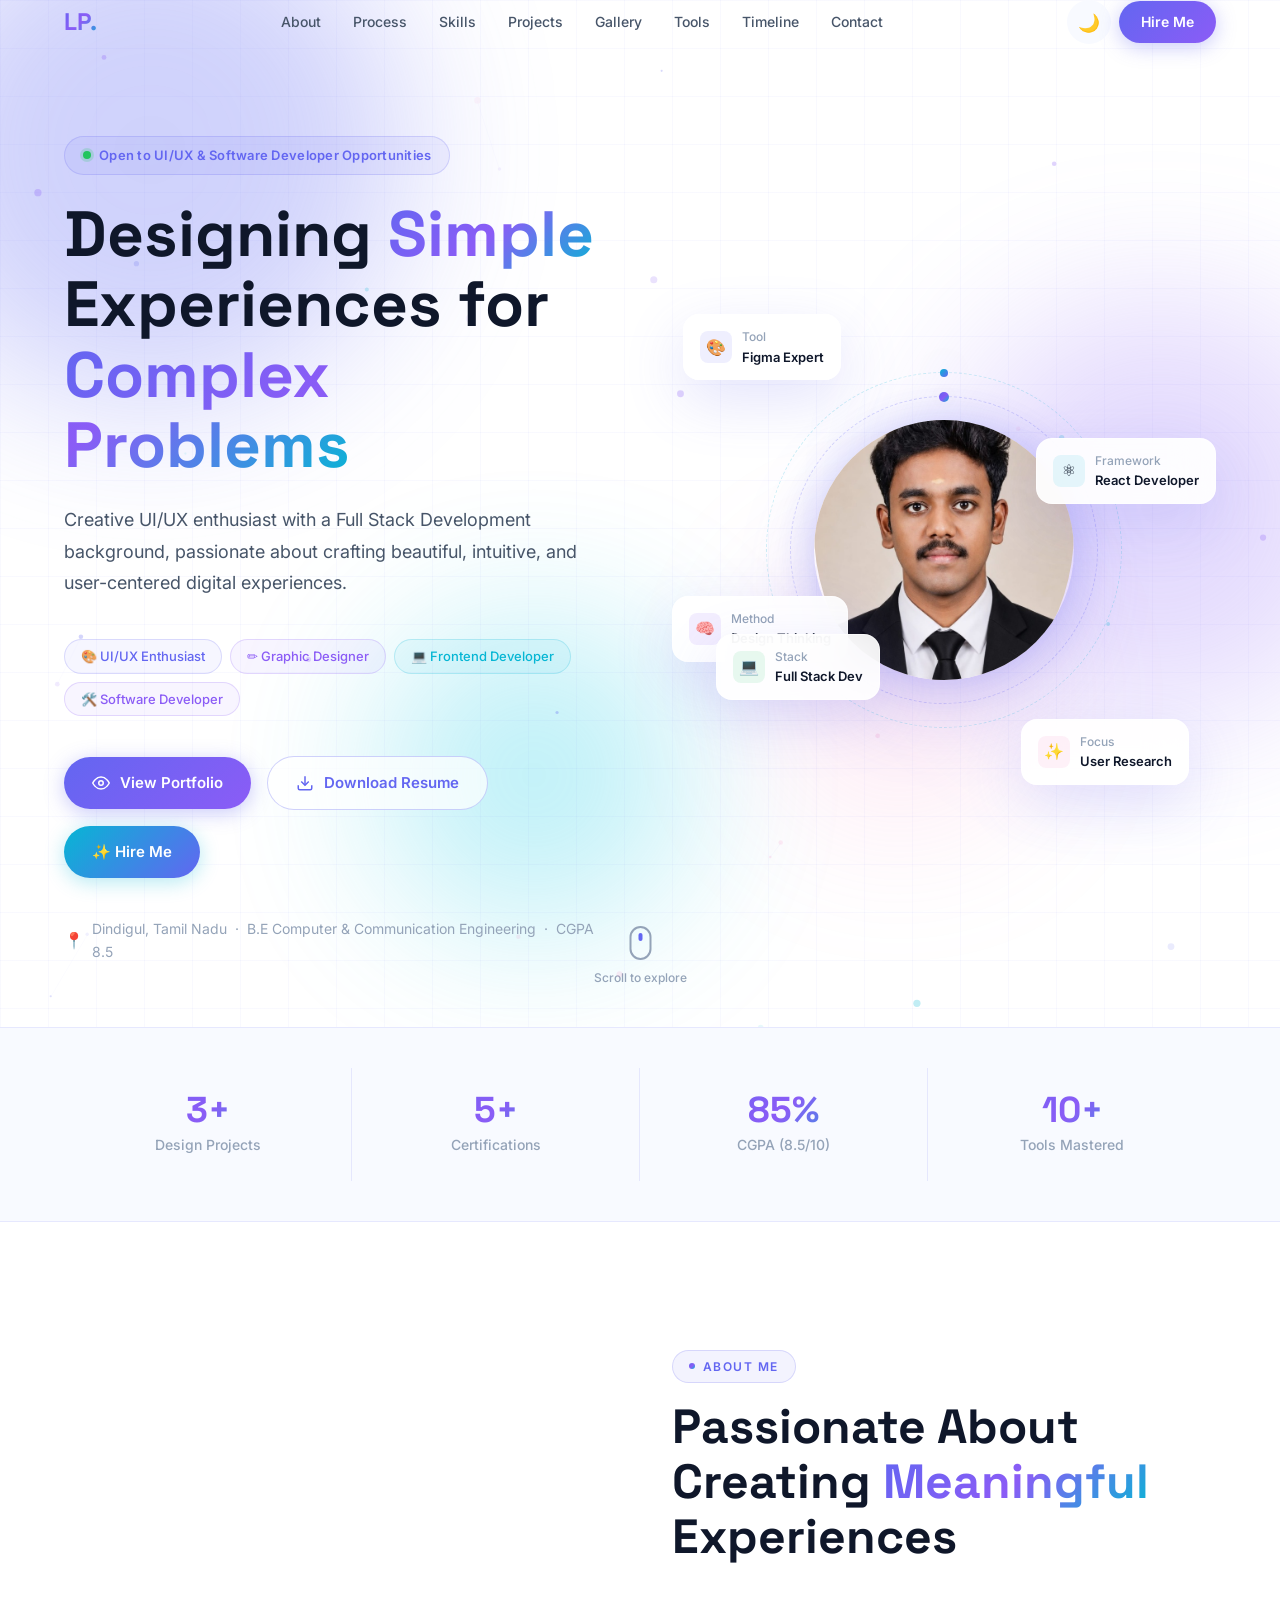
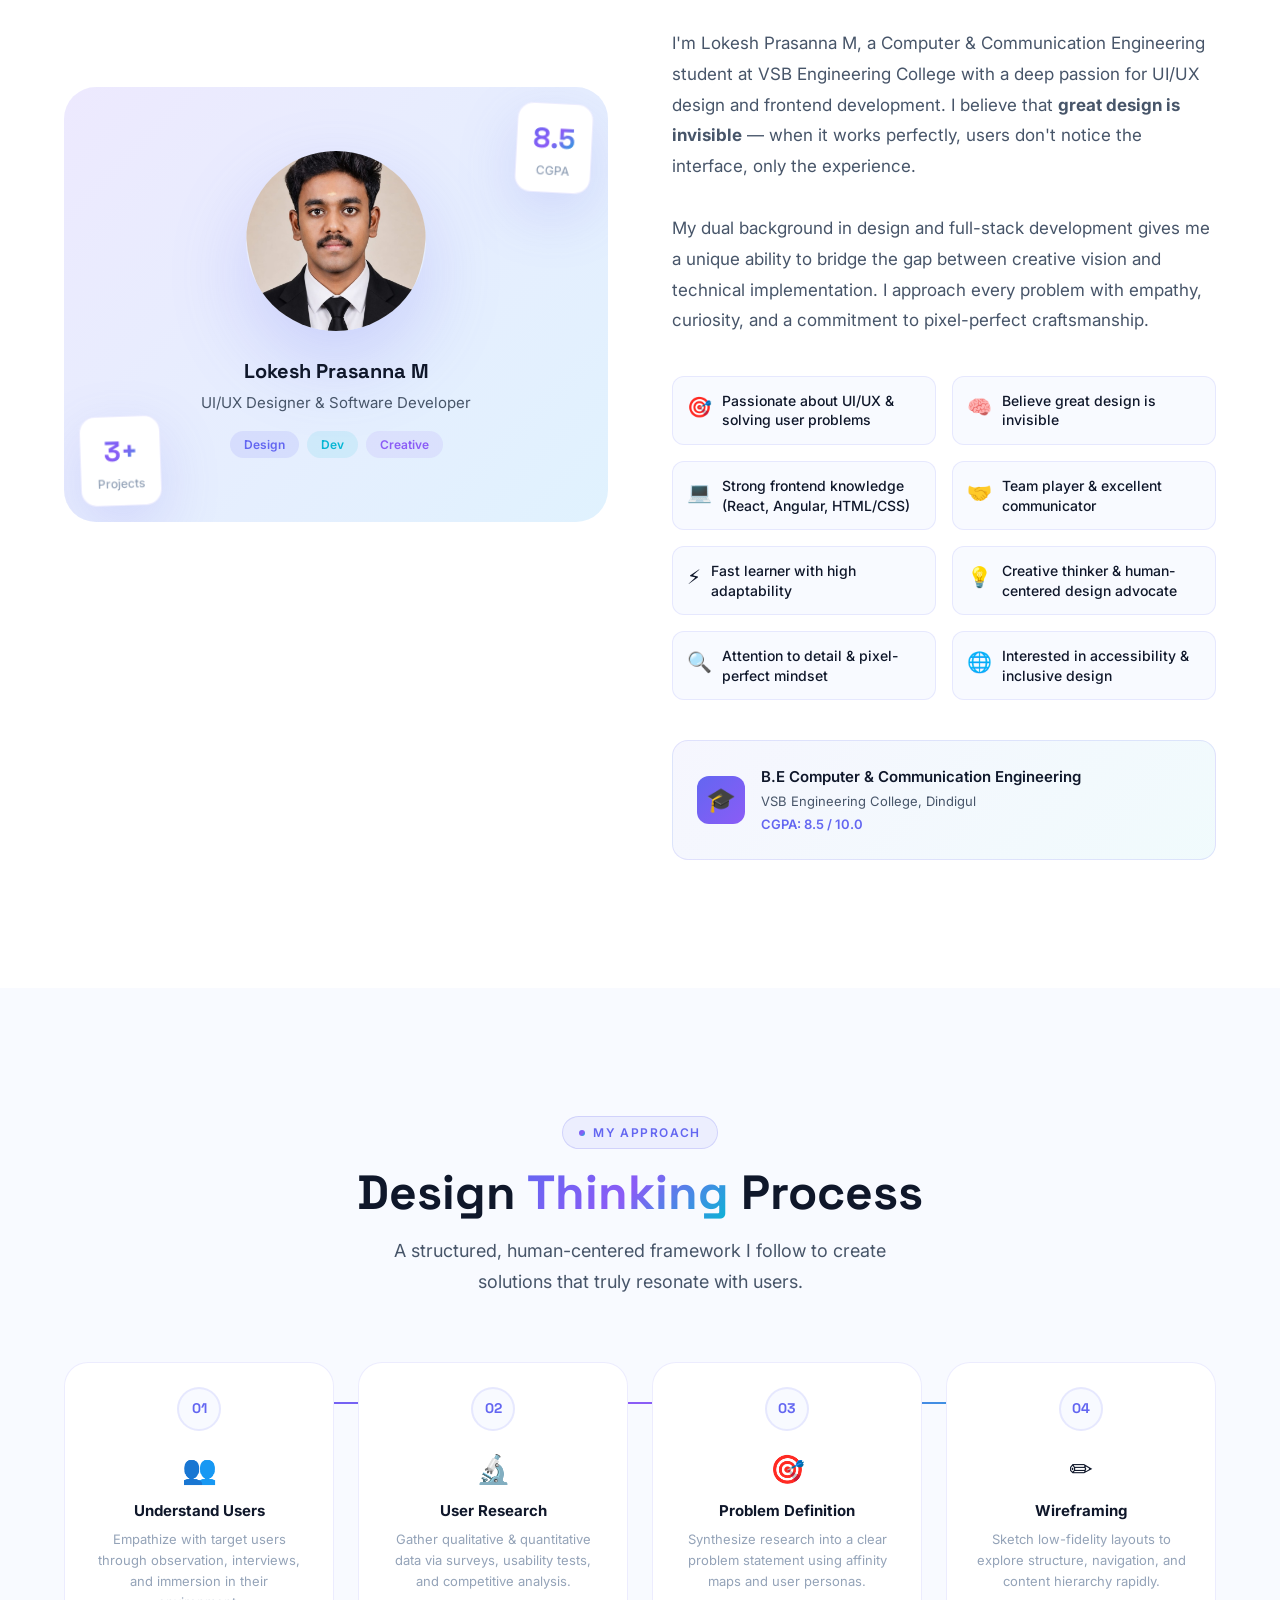
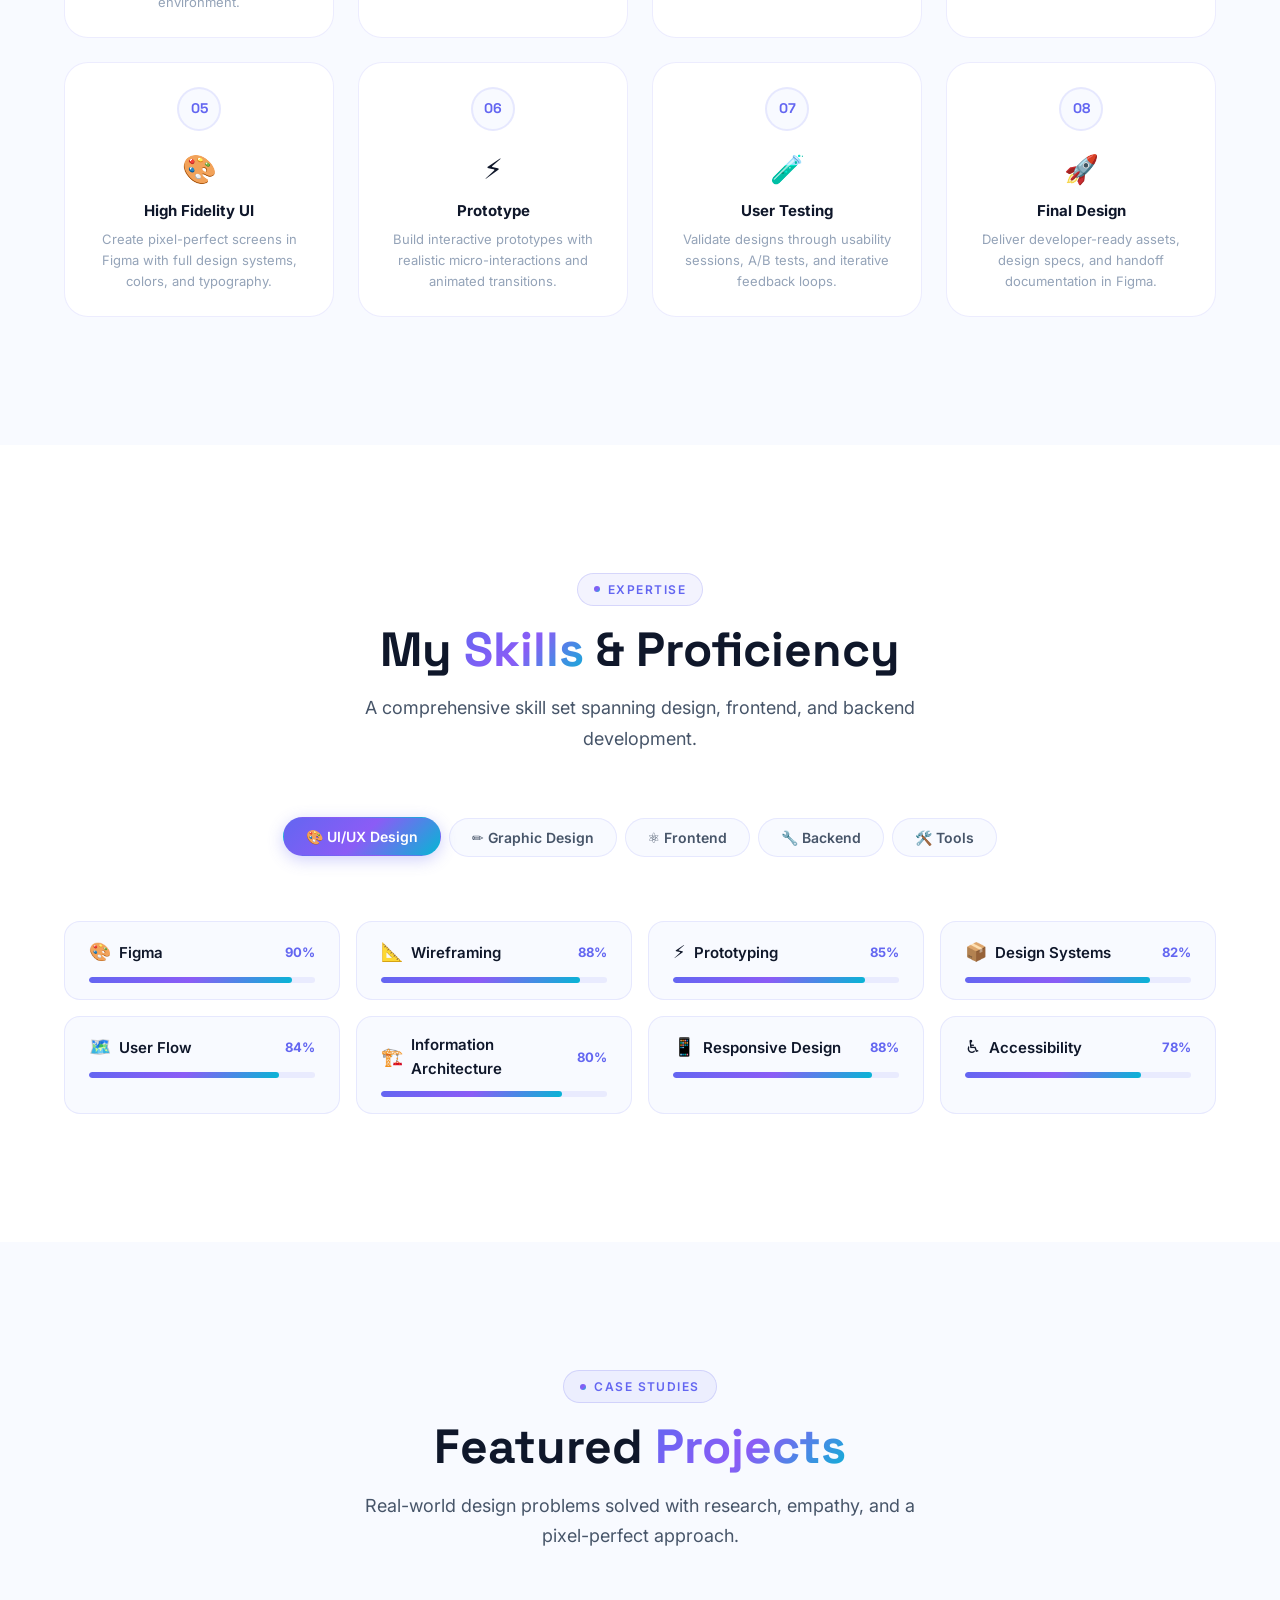
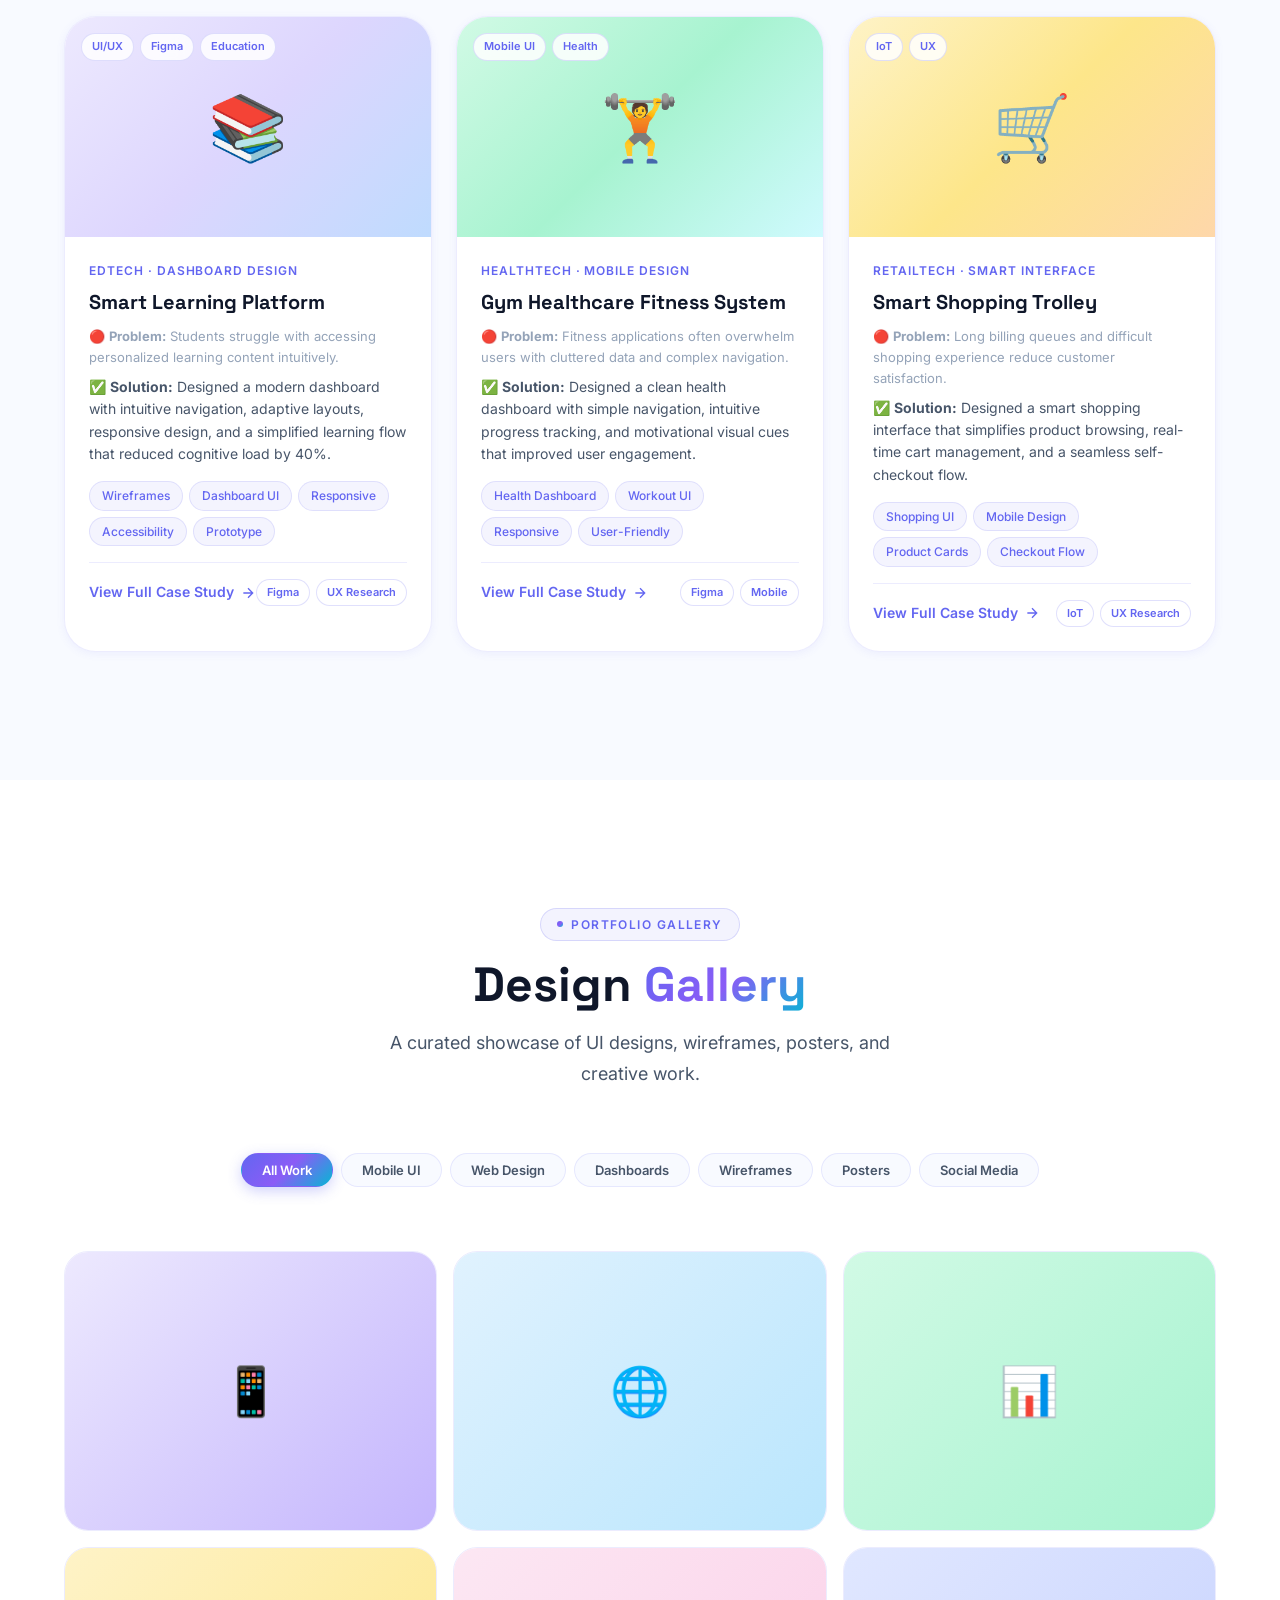
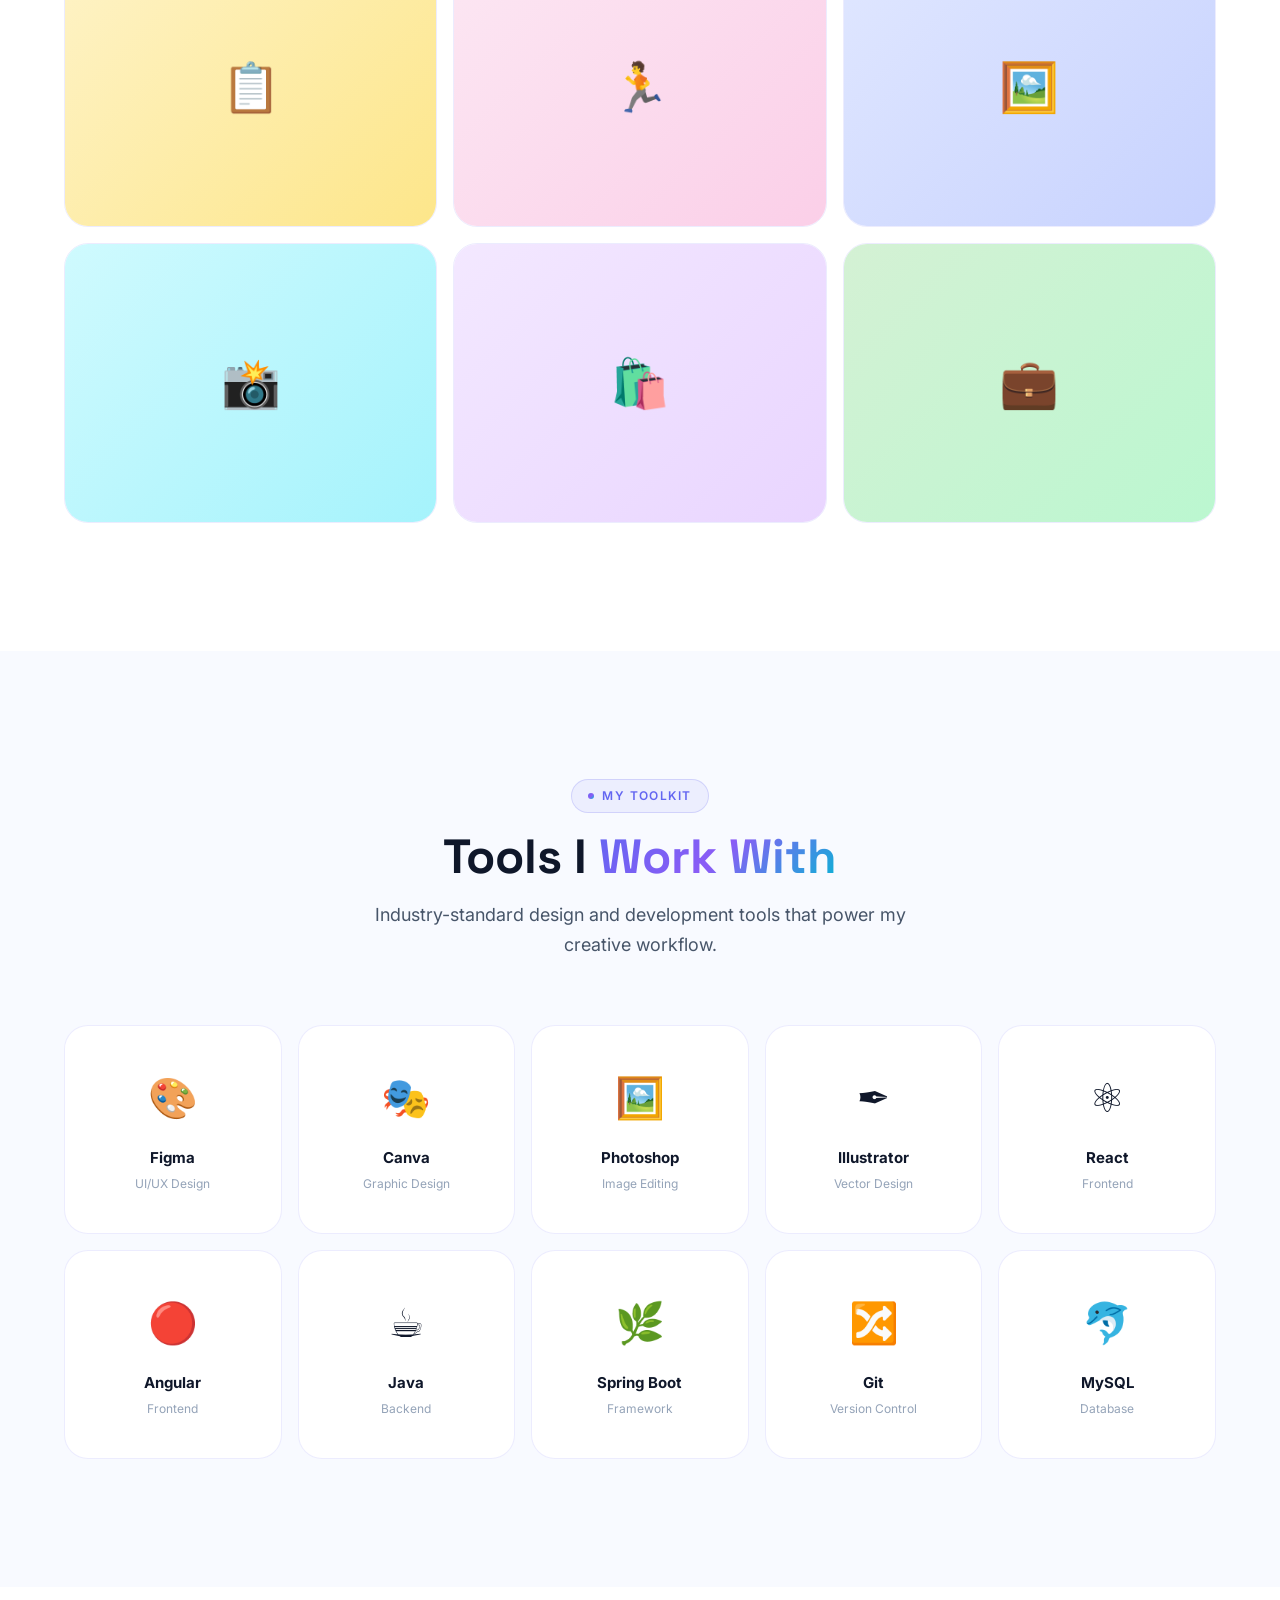
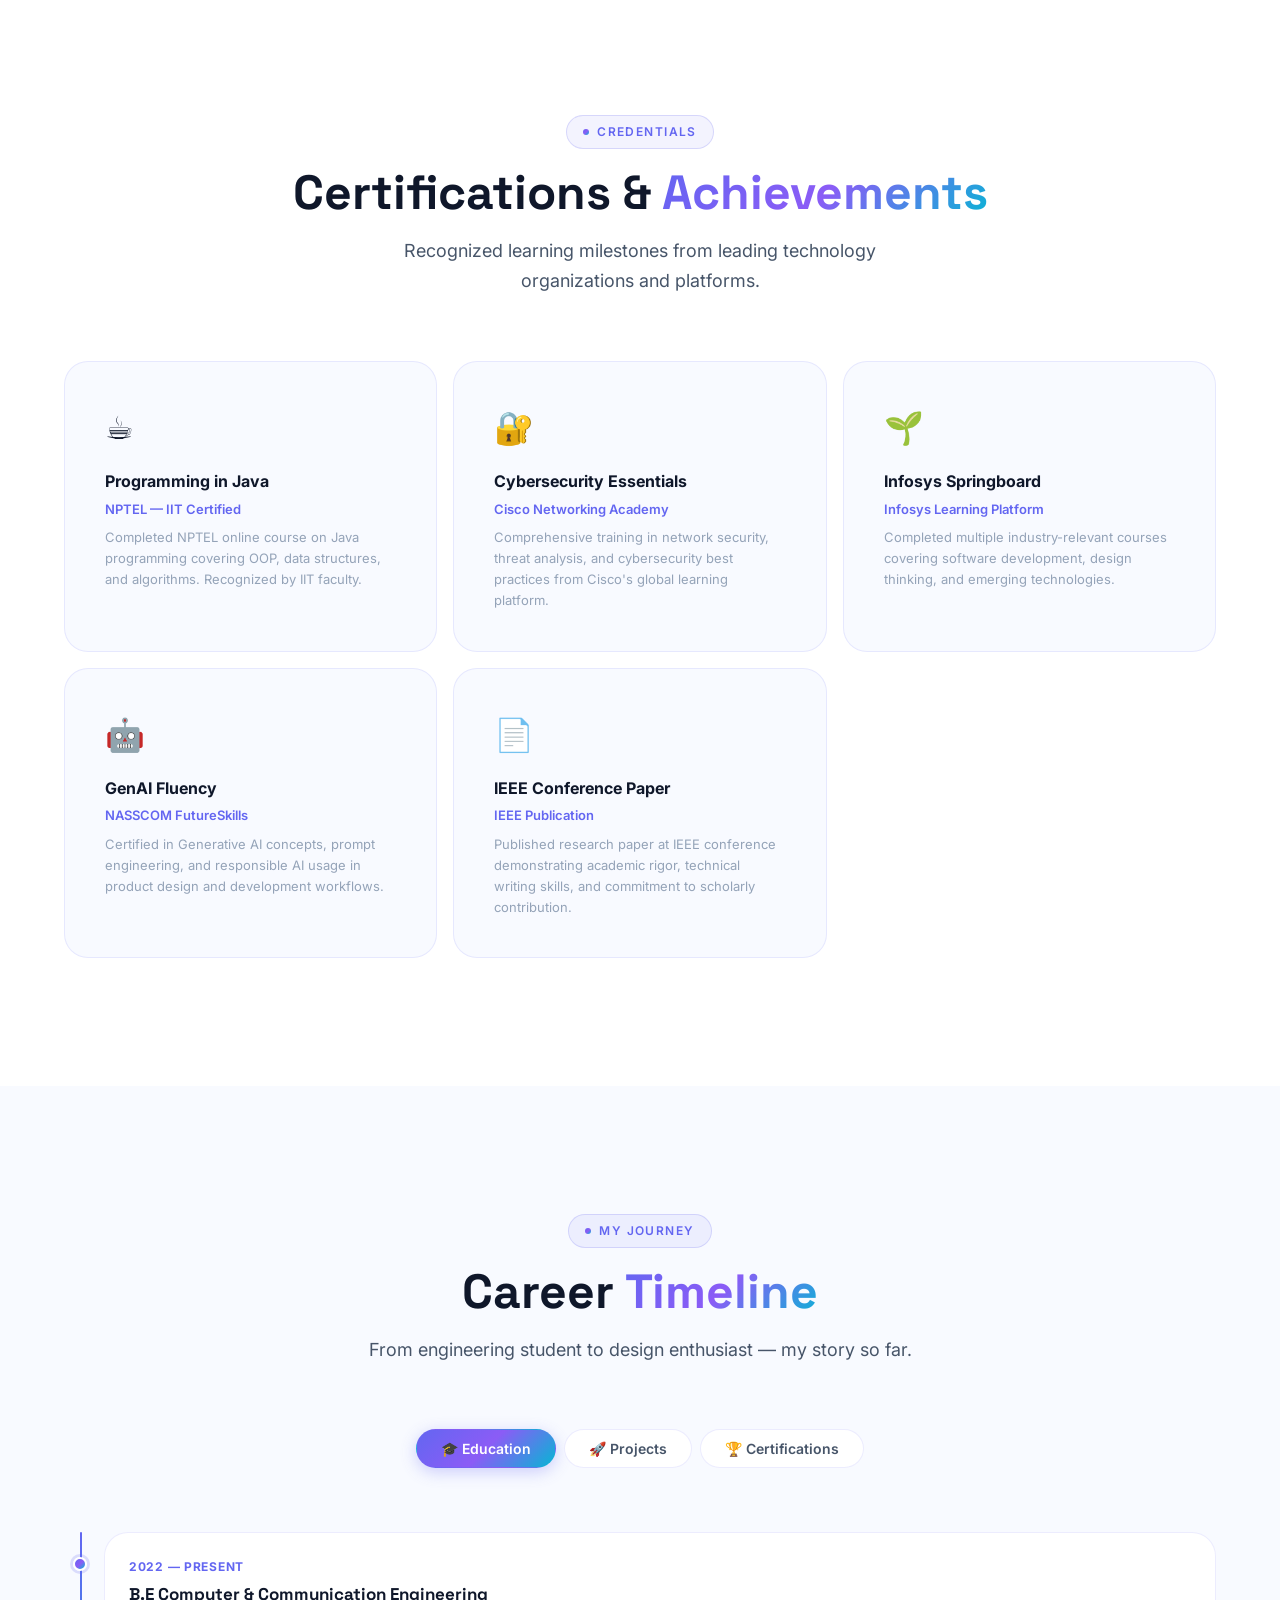
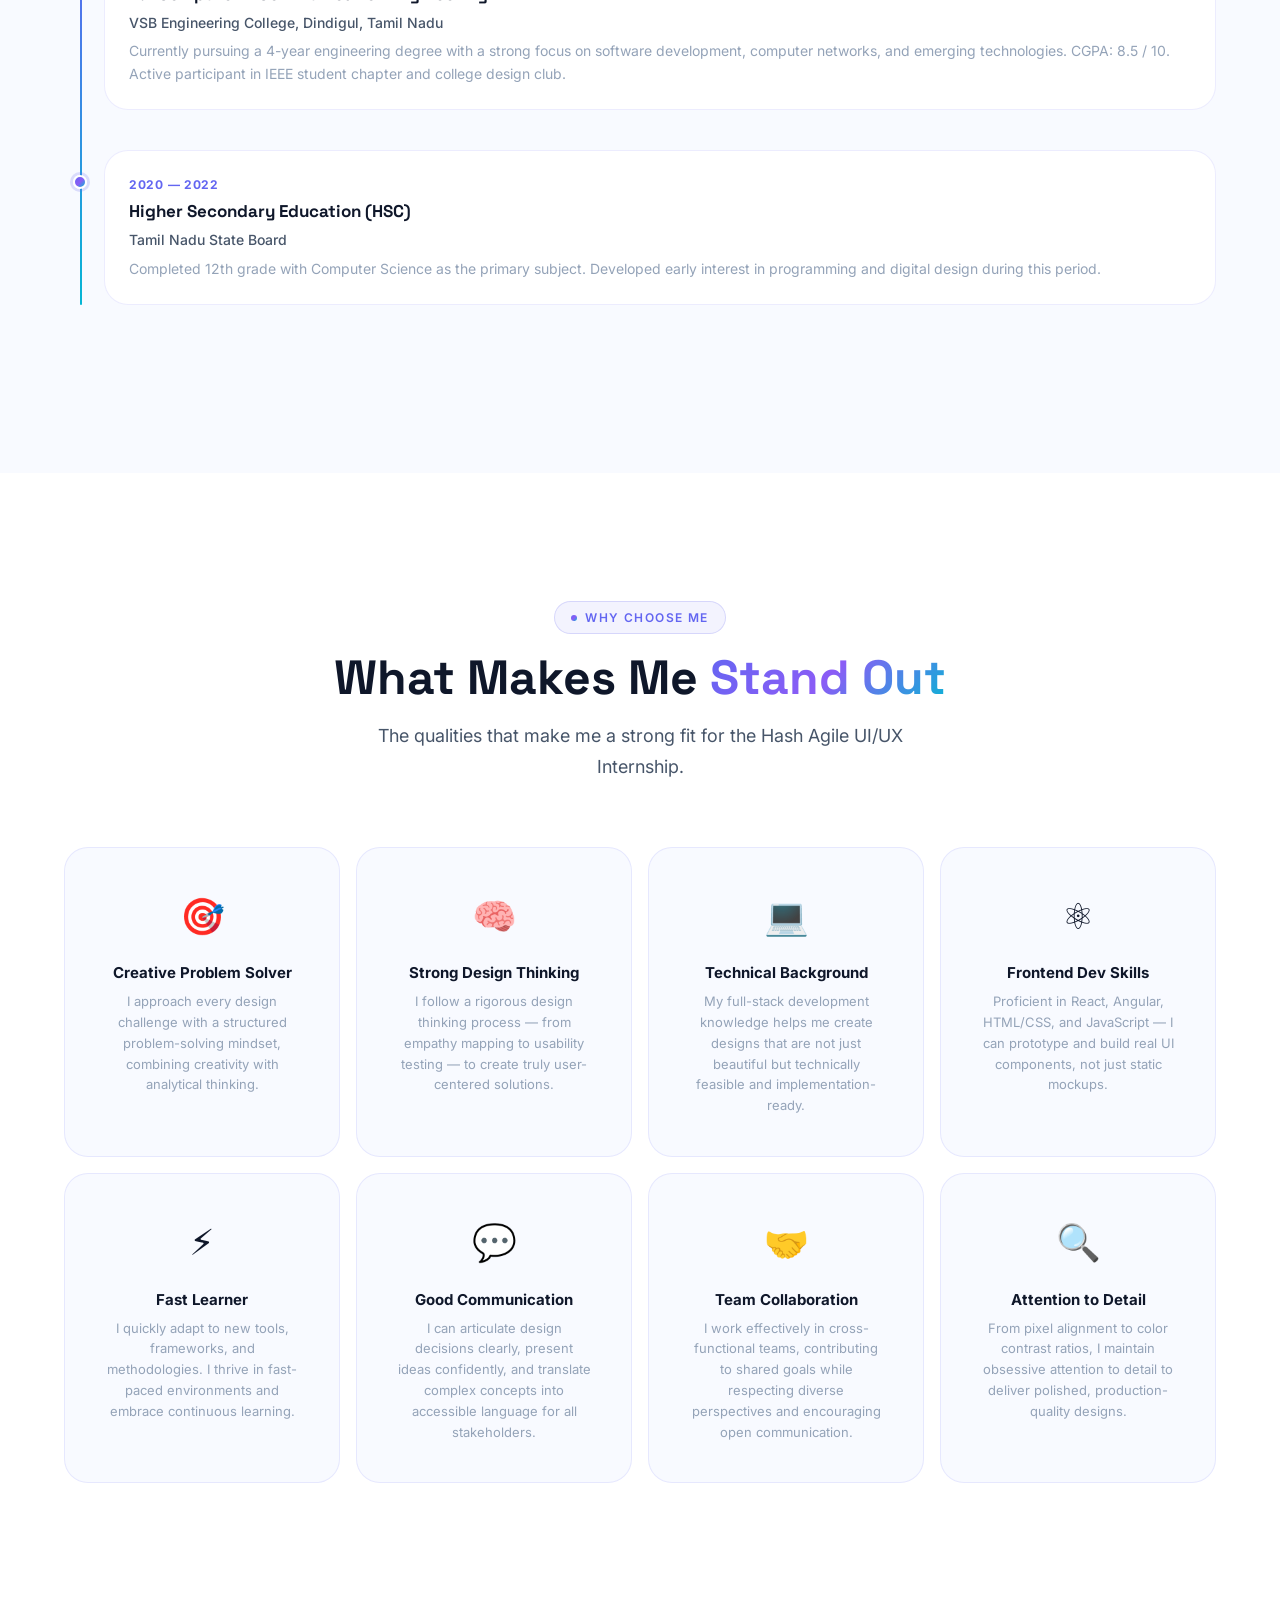
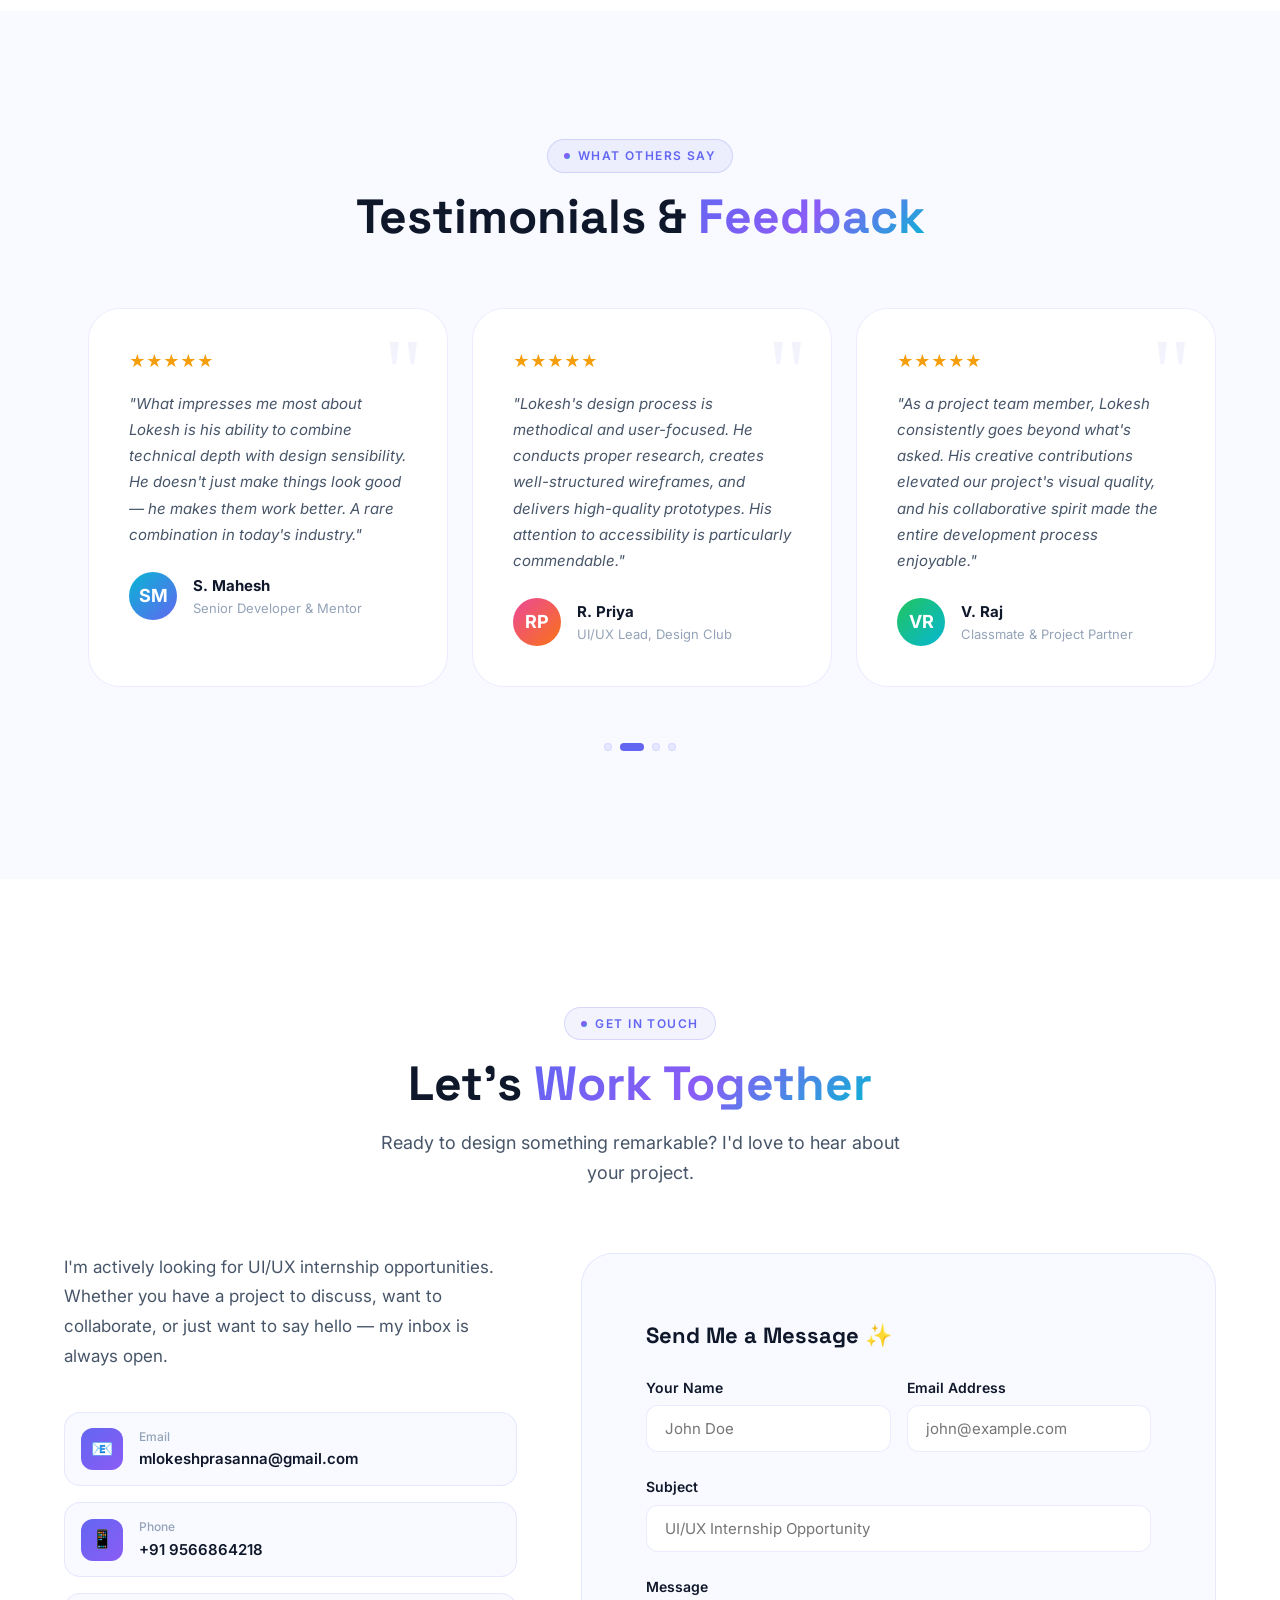
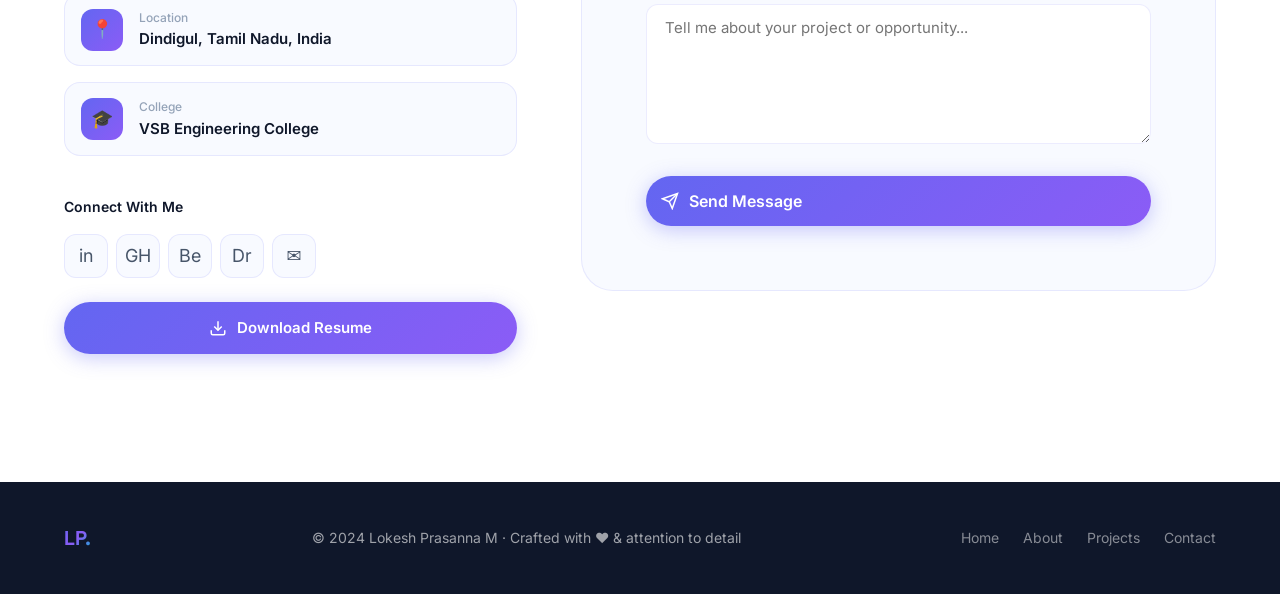
==== commit 7f70328e: "Add resume to portfolio" ====
--- a/index.html
+++ b/index.html
@@ -122,7 +122,7 @@
             <svg class="btn-icon" viewBox="0 0 24 24" fill="none" stroke="currentColor" stroke-width="2"><path d="M1 12s4-8 11-8 11 8 11 8-4 8-11 8-11-8-11-8z"/><circle cx="12" cy="12" r="3"/></svg>
             View Portfolio
           </a>
-          <a href="#" class="btn btn-secondary" id="hero-resume-btn" onclick="alert('📄 Resume download would be triggered here!'); return false;">
+          <a href="assets/Resume.pdf" target="_blank" class="btn btn-secondary" id="hero-resume-btn">
             <svg class="btn-icon" viewBox="0 0 24 24" fill="none" stroke="currentColor" stroke-width="2"><path d="M21 15v4a2 2 0 0 1-2 2H5a2 2 0 0 1-2-2v-4"/><polyline points="7 10 12 15 17 10"/><line x1="12" y1="15" x2="12" y2="3"/></svg>
             Download Resume
           </a>
@@ -1246,7 +1246,7 @@
           </div>
         </div>
 
-        <a href="#" class="btn btn-primary" style="width:100%;justify-content:center;" onclick="alert('📄 Resume download would be triggered here!'); return false;">
+        <a href="assets/Resume.pdf" target="_blank" class="btn btn-primary" style="width:100%;justify-content:center;">
           <svg class="btn-icon" viewBox="0 0 24 24" fill="none" stroke="currentColor" stroke-width="2"><path d="M21 15v4a2 2 0 0 1-2 2H5a2 2 0 0 1-2-2v-4"/><polyline points="7 10 12 15 17 10"/><line x1="12" y1="15" x2="12" y2="3"/></svg>
           Download Resume
         </a>
